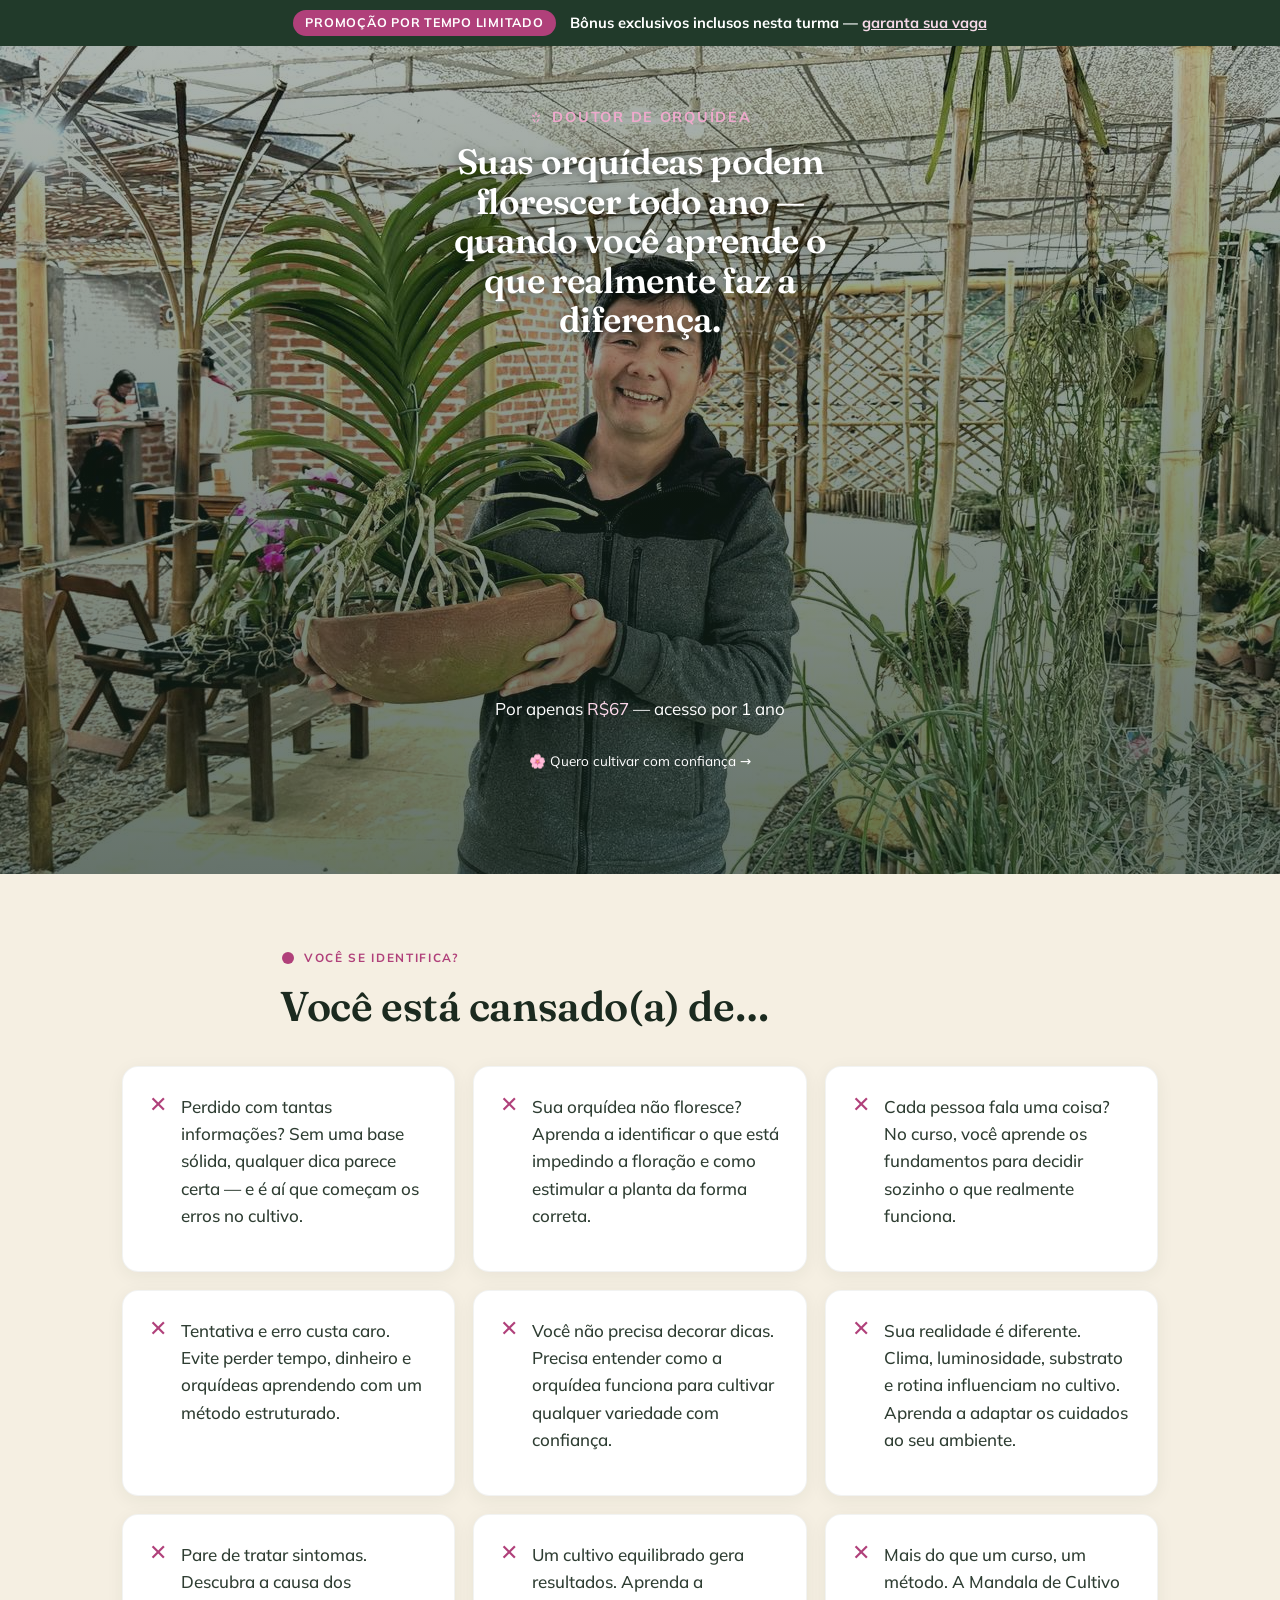
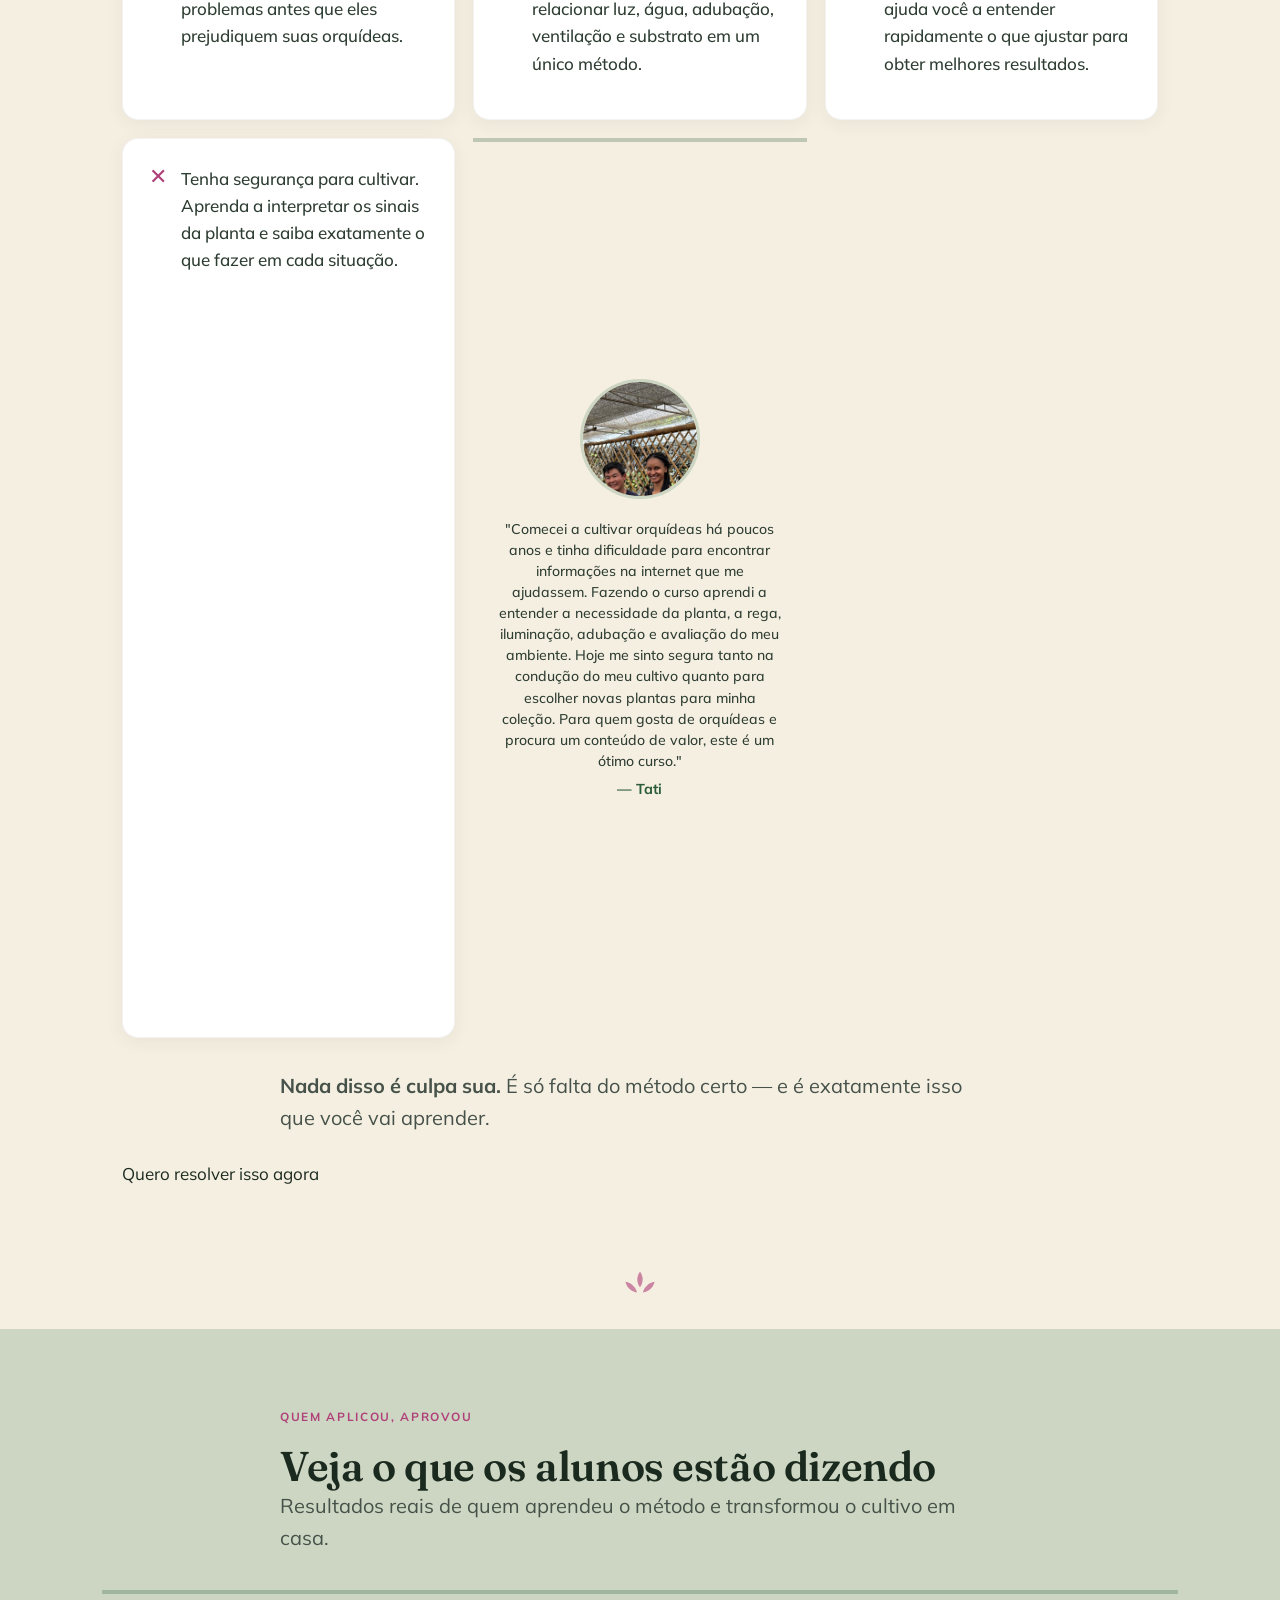
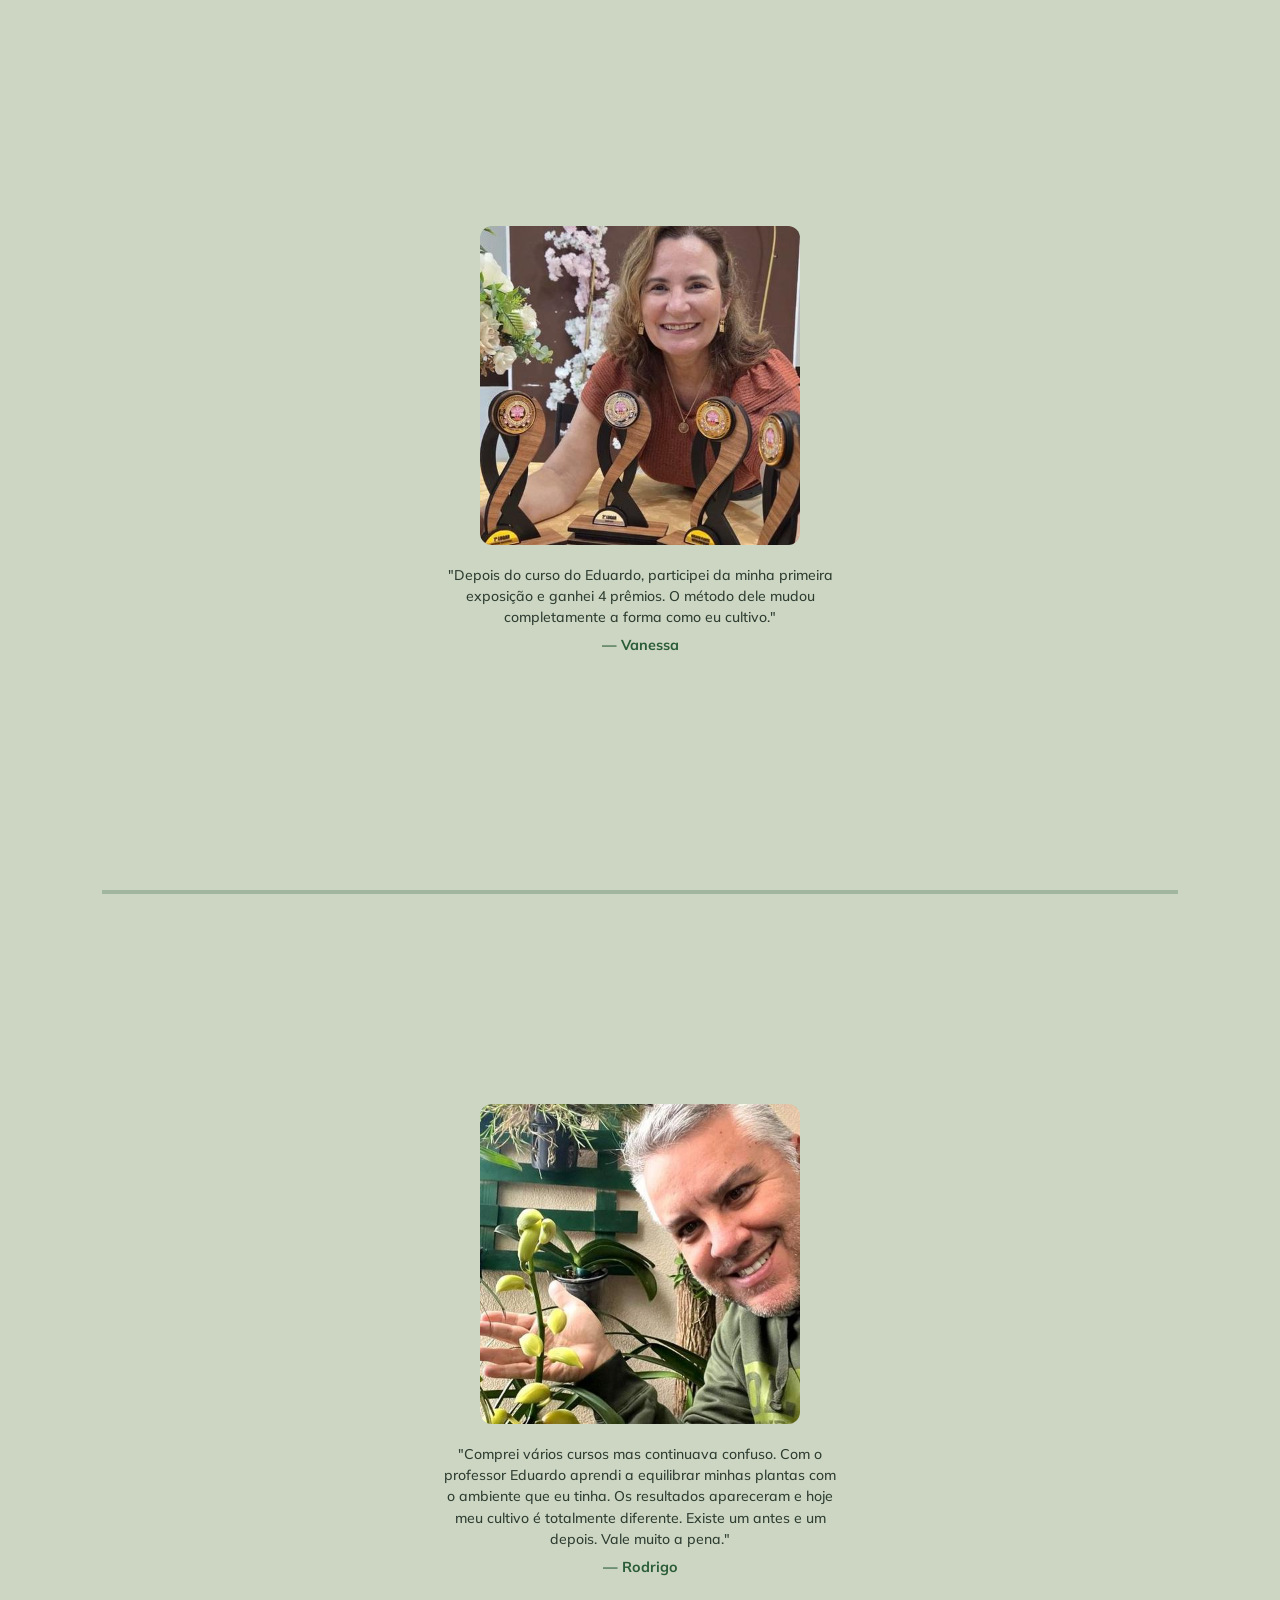
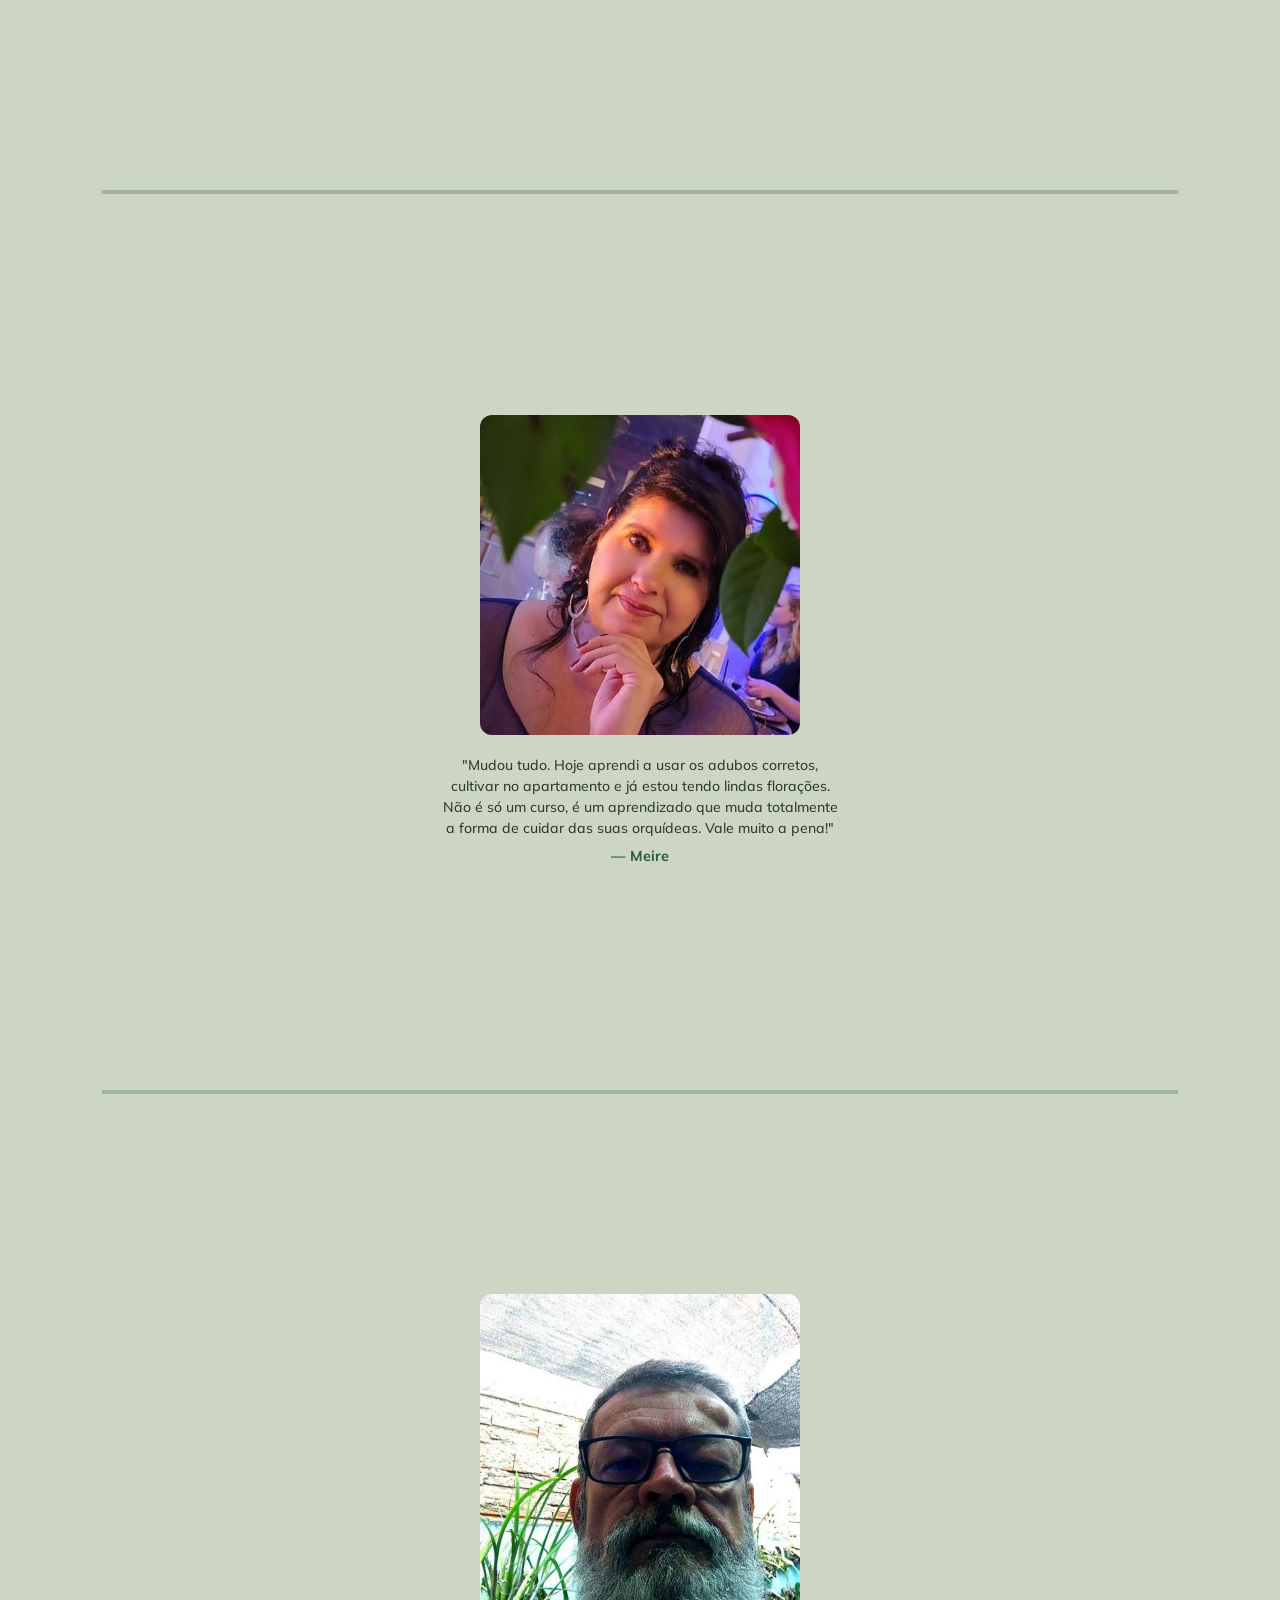
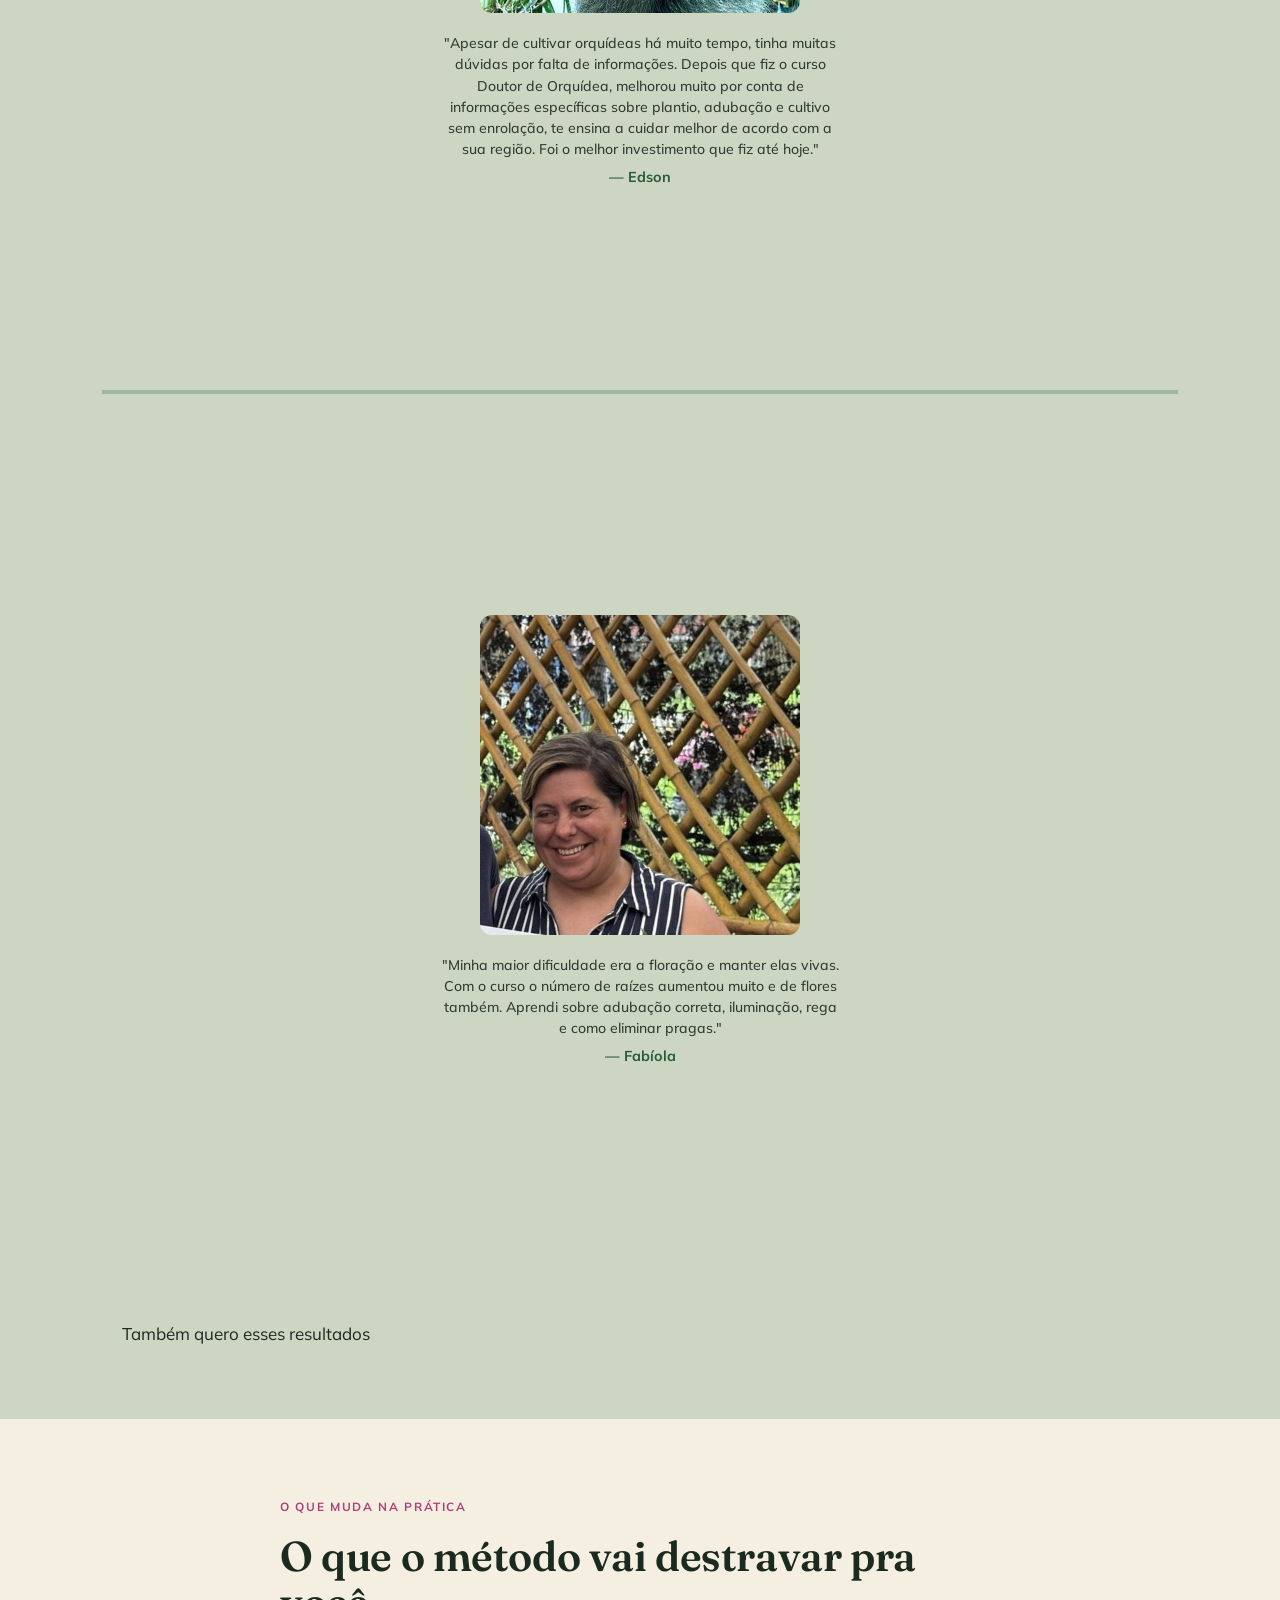
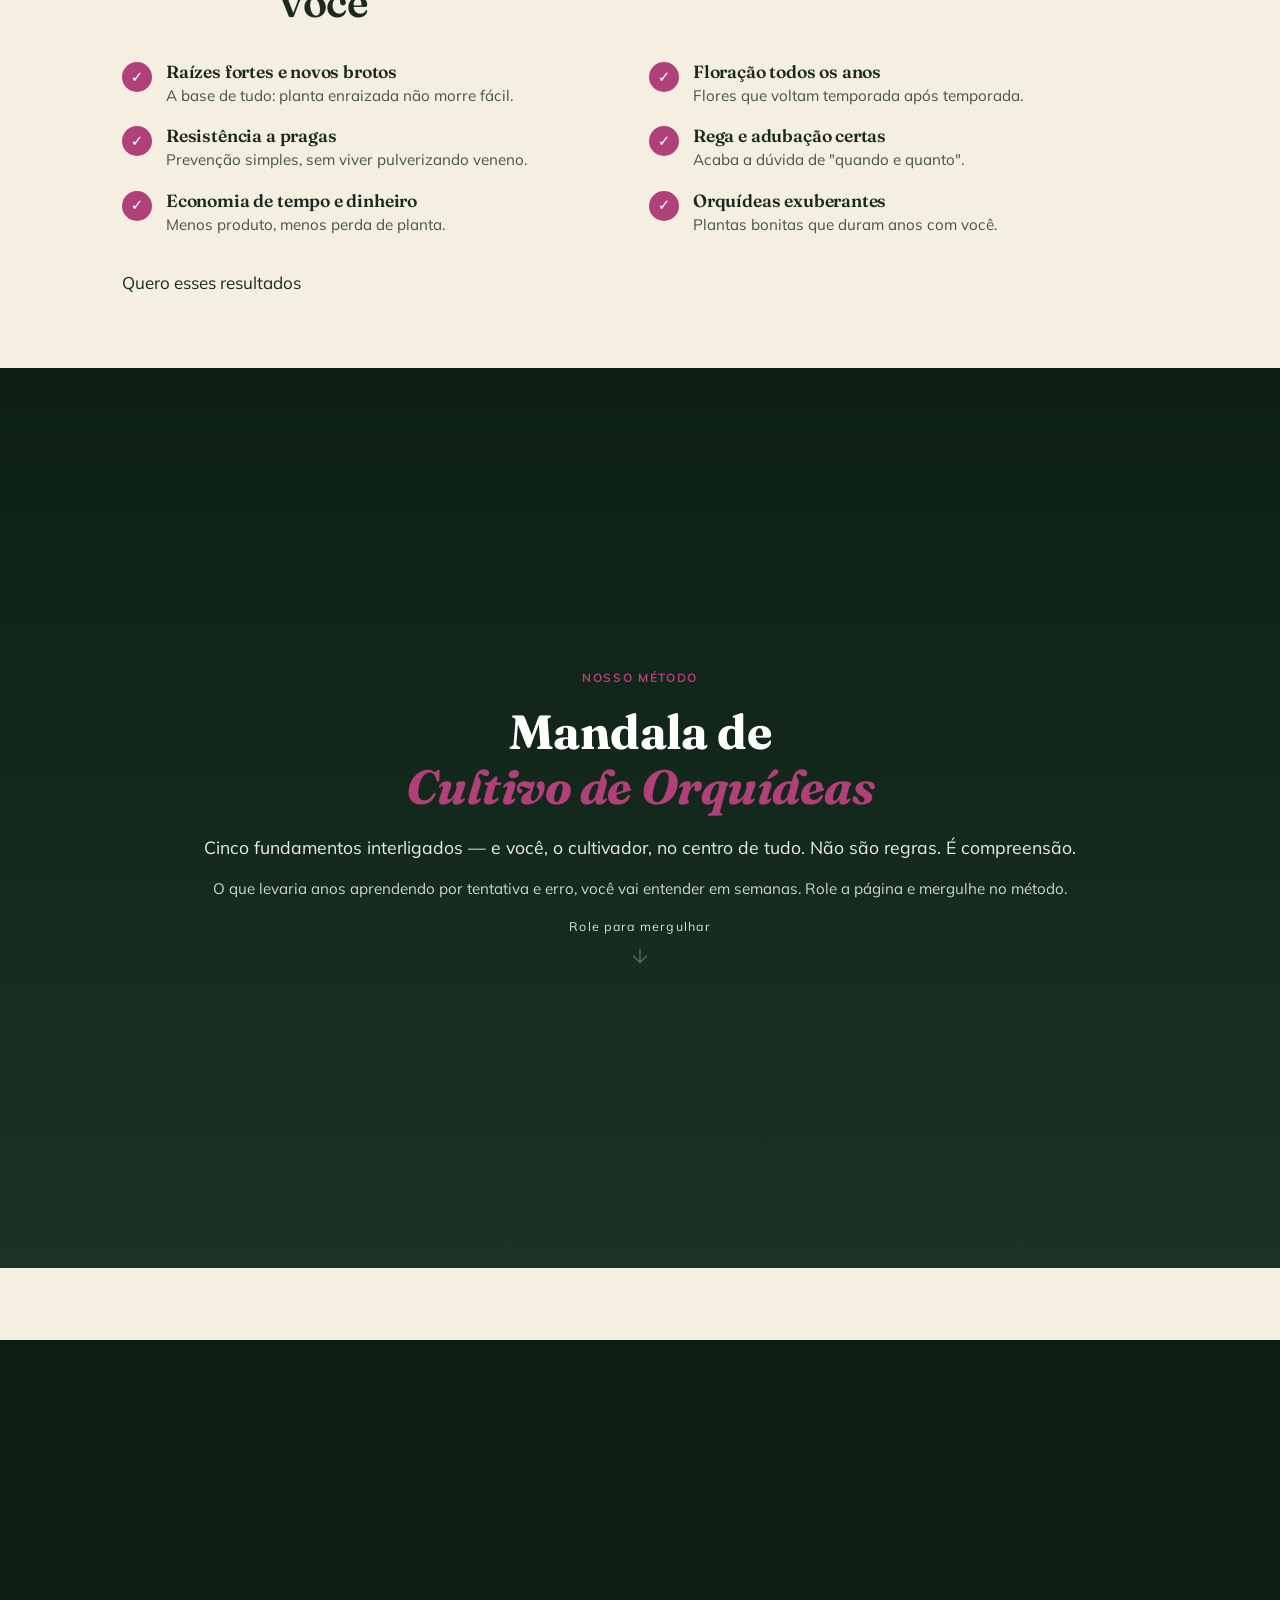
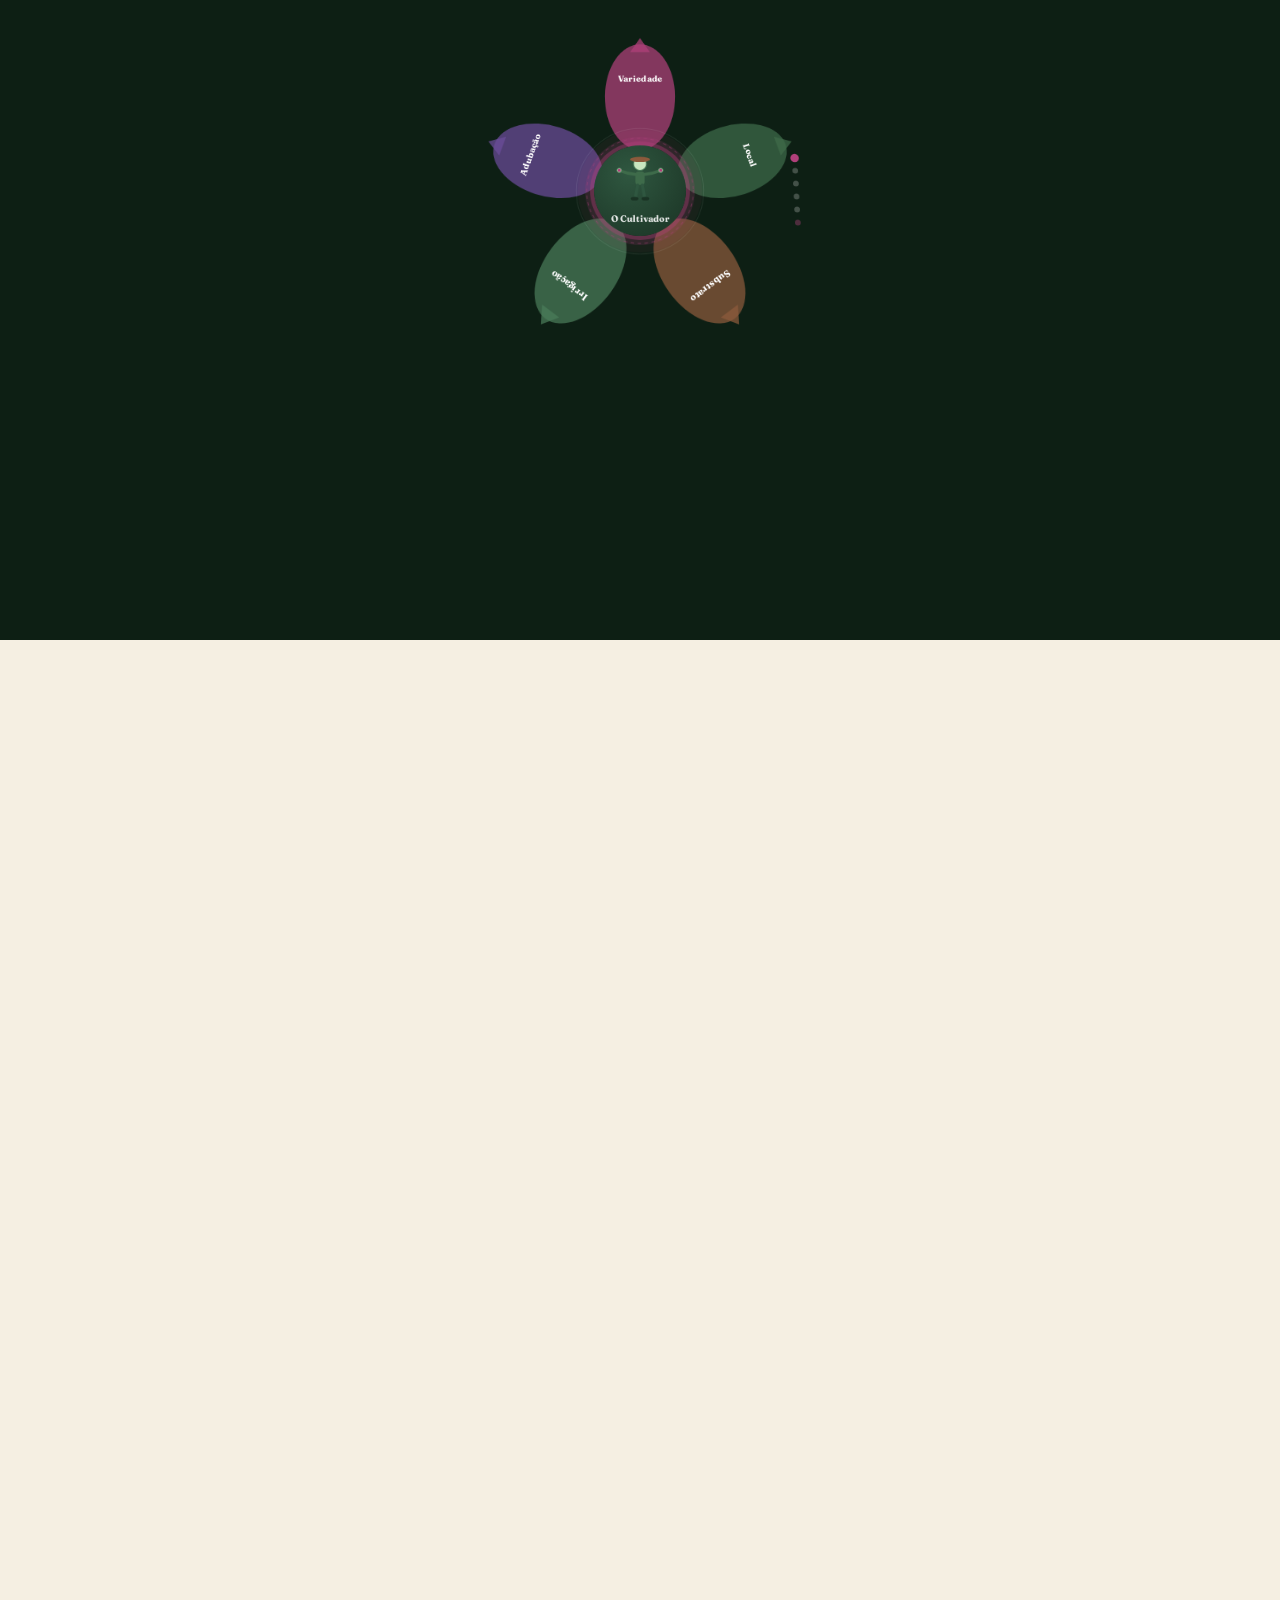
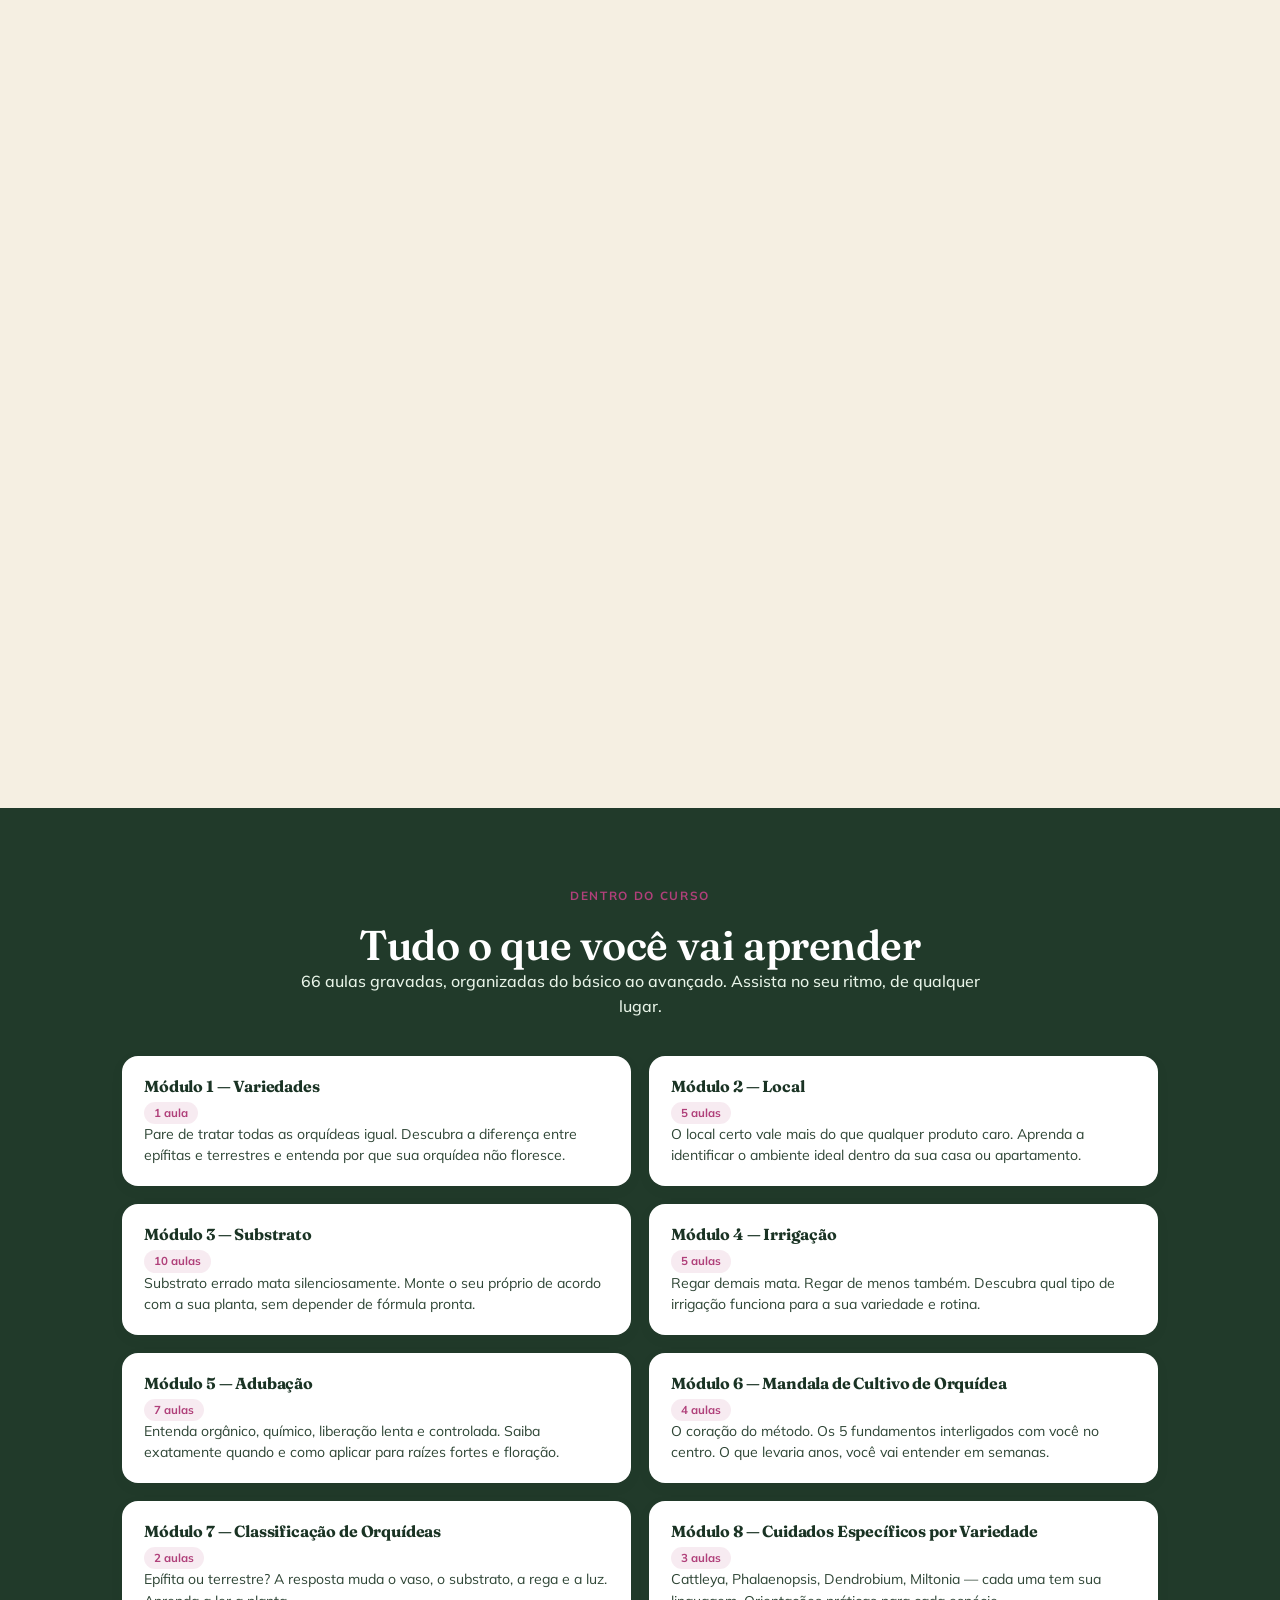
==== doutor-orquidea-v2/index.html @ 9440d425 "Depos: remover background que confundia com outras seções" ====
<!DOCTYPE html>
<html lang="pt-BR">
<head>
<meta charset="UTF-8">
<meta name="viewport" content="width=device-width, initial-scale=1.0, viewport-fit=cover">
<title>Doutor de Orquídea — Método de Cultivo</title>
<meta name="description" content="Aprenda a ter orquídeas saudáveis, com raízes fortes e floração todos os anos. Método com mais de 30 anos de cultivo na Serra da Mantiqueira.">

<!-- ============ FONTES ============ -->
<link rel="preconnect" href="https://fonts.googleapis.com">
<link rel="preconnect" href="https://fonts.gstatic.com" crossorigin>
<link href="https://fonts.googleapis.com/css2?family=Fraunces:ital,opsz,wght@0,9..144,400;0,9..144,500;0,9..144,600;0,9..144,700;1,9..144,500&family=Mulish:wght@400;500;600;700;800&display=swap" rel="stylesheet">

<style>
/* =========================================================
   DOUTOR DE ORQUÍDEA — ESQUELETO / WIREFRAME (R$67)
   Direção: natural e aconchegante (verde estufa + madeira)
   Assinatura: pétala de Cattleya como acento
   ========================================================= */

:root{
  --verde-estufa:#213a2a;   /* verde profundo da estufa - seções escuras */
  --verde-folha:#3e6b4a;    /* verde médio */
  --musgo:#cdd6c2;          /* sage/névoa - preenchimentos suaves */
  --madeira:#8c5a3c;        /* madeira */
  --madeira-clara:#b98a5e;
  --creme:#f5efe2;          /* papel quente - seções claras */
  --cattleya:#b0407a;       /* flor Cattleya - ACENTO de destaque */
  --cattleya-escura:#8a2f5f;
  --tinta:#1b2a1f;          /* texto */
  --tinta-suave:#465249;
  --branco:#ffffff;

  --fonte-display:"Fraunces", Georgia, serif;
  --fonte-corpo:"Mulish", system-ui, sans-serif;

  --raio:16px;
  --raio-sm:10px;
  --container:1080px;
}

*{box-sizing:border-box;margin:0;padding:0}
html{scroll-behavior:smooth}
body{
  font-family:var(--fonte-corpo);
  color:var(--tinta);
  background:var(--creme);
  line-height:1.6;
  font-size:17px;
  -webkit-font-smoothing:antialiased;
}
img{max-width:100%;display:block}
a{text-decoration:none;color:inherit}

.container{width:100%;max-width:var(--container);margin:0 auto;padding:0 22px}

/* ---------- tipografia ---------- */
h1,h2,h3{font-family:var(--fonte-display);font-weight:600;line-height:1.12;letter-spacing:-.01em}
h1{font-size:clamp(1.4rem,4vw,2.2rem)}
h2{font-size:clamp(1.6rem,4.5vw,2.6rem)}
h3{font-size:clamp(1.15rem,2.5vw,1.45rem)}
p{margin-bottom:1rem}
.lead{font-size:clamp(1.05rem,2.2vw,1.25rem);color:var(--tinta-suave)}

/* eyebrow com pétala (assinatura) */
.eyebrow{
  display:inline-flex;align-items:center;gap:.5rem;
  font-family:var(--fonte-corpo);font-weight:700;
  text-transform:uppercase;letter-spacing:.14em;font-size:.74rem;
  color:var(--cattleya);margin-bottom:1rem;
}
.eyebrow svg{width:16px;height:16px;flex:none}
.dark 

/* ---------- botões ---------- */
.btn{
  display:inline-block;font-family:var(--fonte-corpo);font-weight:800;
  font-size:1.05rem;line-height:1.2;text-align:center;
  background:var(--cattleya);color:#fff;
  padding:18px 30px;border-radius:999px;border:0;cursor:pointer;
  box-shadow:0 8px 22px rgba(176,64,122,.28);
  transition:transform .15s ease, box-shadow .15s ease, background .15s ease;
}
.btn:hover{background:var(--cattleya-escura);transform:translateY(-2px);box-shadow:0 12px 28px rgba(176,64,122,.34)}
.btn:focus-visible{outline:3px solid #f0a9cd;outline-offset:3px}
.btn-sub{display:block;margin-top:.6rem;font-size:.85rem;color:var(--tinta-suave);font-weight:600}
.dark .btn-sub{color:var(--musgo)}

/* ---------- seções ---------- */
section{padding:72px 0}
.sec-creme{background:var(--creme)}
.sec-musgo{background:var(--musgo)}
.sec-dark{background:var(--verde-estufa);color:#eef2e9}
.sec-dark h2,.sec-dark h3{color:#fff}
.sec-dark 
.center{text-align:center}
.maxw{max-width:720px;margin-left:auto;margin-right:auto}

/* PLACEHOLDER visual (some na versão final) */
.ph{
  border:2px dashed var(--madeira-clara);
  background:repeating-linear-gradient(45deg,rgba(140,90,60,.05),rgba(140,90,60,.05) 12px,transparent 12px,transparent 24px);
  border-radius:var(--raio-sm);
  display:flex;align-items:center;justify-content:center;text-align:center;
  color:var(--madeira);font-weight:700;font-size:.82rem;
  padding:14px;min-height:120px;
}
.dark .ph{border-color:#6f8a74;color:#c5d8c0;background:repeating-linear-gradient(45deg,rgba(255,255,255,.04),rgba(255,255,255,.04) 12px,transparent 12px,transparent 24px)}
.ph-foto{aspect-ratio:4/3}
.ph-quadro{aspect-ratio:1/1}

/* ---------- barra de urgência (topo) ---------- */
.urgencia{
  background:var(--verde-estufa);color:#fff;text-align:center;
  padding:10px 16px;font-size:.92rem;font-weight:700;
  position:sticky;top:0;z-index:50;
  display:flex;gap:14px;align-items:center;justify-content:center;flex-wrap:wrap;
}
.urgencia .selo{background:var(--cattleya);padding:3px 12px;border-radius:999px;font-size:.78rem;text-transform:uppercase;letter-spacing:.06em}
.urgencia a{text-decoration:underline;color:#f6d9e8}

/* ---------- HERO ---------- */
.hero{
  position:relative;color:#fff;text-align:center;
  padding:60px 0 0;
  min-height:92vh;
  display:flex;flex-direction:column;justify-content:space-between;
  background:
    linear-gradient(rgba(20,40,28,.35),rgba(20,40,28,.65)),
    url("[data-uri]") center/cover no-repeat;
  overflow:hidden;
}
.hero .ph-hero{
  position:absolute;inset:0;border:0;border-radius:0;color:#cfe0d2;
  background:repeating-linear-gradient(45deg,rgba(255,255,255,.05),rgba(255,255,255,.05) 14px,transparent 14px,transparent 28px);
  z-index:0;align-items:flex-end;justify-content:flex-end;padding:14px;opacity:.5;
}
.hero .container{position:relative;z-index:1;display:flex;flex-direction:column;justify-content:space-between;height:100%;flex:1;padding-bottom:40px}
.hero h1{margin-bottom:1rem;max-width:18ch;margin-left:auto;margin-right:auto}
.hero 
.hero .preco-linha{font-weight:800;font-size:1.05rem;margin-top:4.5rem;color:#fff}
.hero .preco-linha .valor{color:#ffd9ec}

/* ---------- grid de dores ---------- */
.grid{display:grid;gap:18px}
.grid-3{grid-template-columns:repeat(3,1fr)}
.grid-2{grid-template-columns:repeat(2,1fr)}
.card{
  background:var(--branco);border-radius:var(--raio);padding:26px;
  box-shadow:0 4px 18px rgba(33,58,42,.06);border:1px solid rgba(33,58,42,.06);
}
.card-dor{display:flex;gap:14px;align-items:flex-start}
.card-dor p{color:#1b2a1f;font-weight:500}
.card-dor .marca{color:var(--cattleya);font-size:1.4rem;line-height:1;flex:none;font-family:var(--fonte-display)}
.dark .card{background:rgba(255,255,255,.05);border-color:rgba(255,255,255,.1);box-shadow:none}

/* benefícios */
.bene{display:flex;gap:14px;align-items:flex-start}
.bene .ok{flex:none;width:30px;height:30px;border-radius:50%;background:var(--cattleya);color:#fff;display:flex;align-items:center;justify-content:center;font-weight:800;font-size:.95rem}
.bene h3{font-size:1.1rem;margin-bottom:.15rem}
.bene p{font-size:.95rem;color:var(--tinta-suave);margin:0}

/* depoimentos (prints) */
.depo-grid{display:flex;flex-direction:column;gap:0}
.depo .ph{aspect-ratio:9/14}

/* módulos */
.mod{display:flex;gap:16px;align-items:center;background:var(--branco);border-radius:var(--raio);padding:20px 22px;color:var(--tinta);box-shadow:0 4px 14px rgba(33,58,42,.05)}
.mod .num{font-family:var(--fonte-display);font-size:1.6rem;color:var(--cattleya);font-weight:700;flex:none;width:46px;text-align:center}

/* bônus */
.bonus{display:flex;gap:16px;align-items:center;background:#fff;border:2px solid var(--musgo);border-radius:var(--raio);padding:18px 20px;color:var(--tinta)}
.bonus .tag{flex:none;background:var(--verde-folha);color:#fff;font-weight:800;font-size:.72rem;text-transform:uppercase;letter-spacing:.06em;padding:6px 10px;border-radius:999px}

/* autoridade */
.autor{display:grid;grid-template-columns:.8fr 1.2fr;gap:36px;align-items:center}

/* OFERTA */
.oferta-card{
  background:#fff;border-radius:24px;max-width:520px;margin:0 auto;text-align:center;
  padding:40px 32px;box-shadow:0 20px 60px rgba(33,58,42,.18);
  border:1px solid rgba(33,58,42,.08);position:relative;
}
.oferta-card .selo-promo{
  position:absolute;top:-15px;left:50%;transform:translateX(-50%);
  background:var(--cattleya);color:#fff;font-weight:800;font-size:.78rem;
  text-transform:uppercase;letter-spacing:.06em;padding:7px 18px;border-radius:999px;white-space:nowrap;
}
.de{color:var(--tinta-suave);text-decoration:line-through;font-weight:600}
.por{font-family:var(--fonte-display);font-size:3.2rem;font-weight:700;color:var(--verde-estufa);line-height:1;margin:.2rem 0}
.por small{display:block;font-family:var(--fonte-corpo);font-size:.95rem;color:var(--tinta-suave);font-weight:600;margin-top:.4rem}
.garantia{display:inline-flex;align-items:center;gap:10px;background:var(--musgo);border-radius:999px;padding:10px 18px;font-weight:700;font-size:.9rem;margin-top:18px}

/* FAQ */
.faq details{background:#fff;border-radius:var(--raio-sm);margin-bottom:12px;border:1px solid rgba(33,58,42,.08);overflow:hidden}
.faq summary{cursor:pointer;padding:18px 22px;font-weight:700;color:#1b2a1f;list-style:none;display:flex;justify-content:space-between;align-items:center;gap:12px}
.faq summary::-webkit-details-marker{display:none}
.faq summary::after{content:"+";font-family:var(--fonte-display);font-size:1.4rem;color:var(--cattleya);flex:none}
.faq details[open] summary::after{content:"–"}
.faq .resp{padding:0 22px 20px;color:var(--tinta-suave)}

/* galeria */
.galeria{display:grid;grid-template-columns:repeat(3,1fr);gap:12px}

/* rodapé */
footer{background:var(--verde-estufa);color:#d8e8d2;text-align:center;padding:40px 0;font-size:.88rem}

/* barra fixa CTA mobile */
.cta-fixo{
  position:fixed;left:0;right:0;bottom:0;z-index:60;
  background:rgba(245,239,226,.96);backdrop-filter:blur(6px);
  box-shadow:0 -4px 20px rgba(0,0,0,.12);padding:12px 16px;display:none;
  align-items:center;justify-content:space-between;gap:12px;
}
.cta-fixo .p{font-weight:800;color:var(--verde-estufa)}
.cta-fixo .p small{display:block;font-weight:600;color:var(--tinta-suave);font-size:.78rem}
.cta-fixo .btn{padding:14px 22px;font-size:.95rem}

/* divisor pétala */
.divisor{display:flex;justify-content:center;padding:8px 0}
.divisor svg{width:54px;height:auto;opacity:.6}

/* reveal */
.reveal{opacity:1;transform:none;transition:none}.reveal.in{opacity:1;transform:none}
.reveal.in{opacity:1;transform:none}

/* ---------- responsivo ---------- */
@media(max-width:860px){
  .grid-3{grid-template-columns:repeat(2,1fr)}
  .depo-grid{grid-template-columns:repeat(2,1fr)}
  .galeria{grid-template-columns:repeat(3,1fr)}
  .autor{grid-template-columns:1fr;gap:22px}
}
@media(max-width:560px){
  section{padding:54px 0}
  .grid-3,.grid-2,.depo-grid{grid-template-columns:1fr}
  .galeria{grid-template-columns:repeat(2,1fr)}
  .cta-fixo{display:flex}
  body{padding-bottom:78px}
  .urgencia{font-size:.8rem;gap:8px}
}
@media(prefers-reduced-motion:reduce){
  *{scroll-behavior:auto}
  .reveal{opacity:1;transform:none;transition:none}
  .btn{transition:none}
}


/* MANDALA */





.progress-bar{position:fixed;top:0;left:0;height:3px;background:linear-gradient(90deg,#b0407a,#6b4c9a);z-index:100;width:0%;transition:width .1s linear}

/* INTRO */
.intro{min-height:100vh;display:flex;flex-direction:column;align-items:center;justify-content:center;padding:60px 28px;text-align:center;background:linear-gradient(180deg,#0d1f14 0%,#1a3324 100%)}

.intro h1{font-family:'Fraunces',Georgia,serif;font-size:clamp(2rem,8vw,3rem);font-weight:700;line-height:1.15;color:#fff;margin-bottom:18px}
.intro h1 em{color:#b0407a;font-style:italic}
.intro 
.intro .sub{font-size:.88rem;color:rgba(255,255,255,.88);max-width:320px;line-height:1.6;margin-bottom:40px}
.scroll-hint{display:flex;flex-direction:column;align-items:center;gap:8px;color:rgba(255,255,255,.85);font-size:.78rem;letter-spacing:.1em;animation:bounce 2.2s ease-in-out infinite}
.scroll-hint svg{width:22px;height:22px;stroke:rgba(255,255,255,.3);fill:none;stroke-width:1.5;stroke-linecap:round;stroke-linejoin:round}
@keyframes bounce{0%,100%{transform:translateY(0)}55%{transform:translateY(9px)}}

/* PARALLAX */
.parallax-stage{position:relative;height:660vh;background:transparent}
.sticky-scene{position:sticky;top:0;height:100vh;display:flex;align-items:center;justify-content:center;overflow:visible;background:#0d1f14}

/* MANDALA */
.mandala-wrap{position:relative;width:min(420px,94vw);height:min(420px,94vw);transition:filter .8s ease;overflow:visible}
.mandala-wrap.glowing{filter:drop-shadow(0 0 28px rgba(176,64,122,.7)) drop-shadow(0 0 60px rgba(176,64,122,.35))}
.ring-svg{position:absolute;inset:0;width:100%;height:100%;animation:spin 34s linear infinite;transform-origin:50% 50%;overflow:visible}
@keyframes spin{from{transform:rotate(0deg)}to{transform:rotate(360deg)}}

/* CULTIVADOR */
.center-hub{
  position:absolute;top:50%;left:50%;
  transform:translate(-50%,-50%);
  width:clamp(88px,23vw,112px);height:clamp(88px,23vw,112px);
  border-radius:50%;
  background:radial-gradient(circle at 38% 32%,#2f5740,#1a3324);
  display:flex;flex-direction:column;align-items:center;justify-content:center;
  z-index:30;
  transition:box-shadow .8s ease;
  box-shadow:0 0 0 5px rgba(176,64,122,.38),0 0 0 11px rgba(176,64,122,.16),0 0 0 20px rgba(176,64,122,.06);
}
.center-hub.pulse{
  box-shadow:0 0 0 7px rgba(176,64,122,.7),0 0 0 16px rgba(176,64,122,.35),0 0 0 28px rgba(176,64,122,.15),0 0 0 44px rgba(176,64,122,.06);
  animation:pulse-ring 1.8s ease-in-out infinite;
}
@keyframes pulse-ring{
  0%,100%{box-shadow:0 0 0 7px rgba(176,64,122,.7),0 0 0 16px rgba(176,64,122,.35),0 0 0 28px rgba(176,64,122,.15)}
  50%{box-shadow:0 0 0 10px rgba(176,64,122,.8),0 0 0 22px rgba(176,64,122,.42),0 0 0 38px rgba(176,64,122,.2)}
}
.center-label{font-family:'Fraunces',serif;font-size:clamp(8px,2.2vw,11px);font-weight:700;color:rgba(255,255,255,.9);text-align:center;line-height:1.3;margin-top:3px}

/* PAINEL PÉTALA */
.petal-panel{
  position:absolute;bottom:24px;left:50%;
  transform:translateX(-50%) translateY(18px);
  width:min(340px,90vw);
  background:rgba(10,25,16,.45);
  border:1px solid rgba(255,255,255,.2);
  border-left:3px solid var(--panel-color,#b0407a);
  border-radius:20px;padding:18px 20px;text-align:center;
  transition:opacity .5s ease,transform .5s ease;
  opacity:0;z-index:40;pointer-events:none;
}
.petal-panel.visible{opacity:1;transform:translateX(-50%) translateY(0)}

/* PAINEL FINAL — especial */
.petal-panel.final-panel{
  border-color:rgba(176,64,122,.5);
  background:rgba(26,19,38,.25);
}
.p-icon{font-size:42px;margin-bottom:10px}
.p-name{font-family:'Fraunces',serif;font-size:1.6rem;font-weight:700;color:#fff;margin-bottom:10px}
.p-desc{font-size:1.1rem;color:rgba(255,255,255,.95);line-height:1.5;margin-bottom:10px;font-weight:500}
.p-quote{font-family:'Fraunces',serif;font-size:1rem;font-style:italic;color:#f0a9cd;line-height:1.6;margin-bottom:10px}
.p-tags{display:flex;gap:6px;flex-wrap:wrap;justify-content:center}


/* DOTS */
.petal-dots{position:absolute;right:16px;top:50%;transform:translateY(-50%);display:flex;flex-direction:column;gap:9px;z-index:40}
.dot{width:7px;height:7px;border-radius:50%;background:rgba(255,255,255,.22);transition:background .3s,transform .3s}
.dot.active{background:#b0407a;transform:scale(1.5)}
.dot.final{background:rgba(176,64,122,.4)}
.dot.final.active{background:linear-gradient(135deg,#b0407a,#6b4c9a);transform:scale(1.8)}

/* CONCLUSÃO */
.conclusao{min-height:55vh;display:flex;flex-direction:column;align-items:center;justify-content:center;padding:64px 28px;text-align:center;background:linear-gradient(180deg,#0d1f14,#1a3324)}
.conclusao h2{font-family:'Fraunces',serif;font-size:clamp(1.5rem,6vw,2.3rem);color:#fff;margin-bottom:14px;line-height:1.2}
.conclusao h2 em{color:#b0407a;font-style:italic}
.conclusao p{font-size:.97rem;color:rgba(255,255,255,.68);max-width:340px;line-height:1.75;margin-bottom:32px}
.btn-cta{display:inline-block;background:#b0407a;color:#fff;font-weight:800;font-size:1rem;padding:16px 36px;border-radius:50px;text-decoration:none;box-shadow:0 6px 24px rgba(176,64,122,.4);transition:transform .2s,box-shadow .2s}
.btn-cta:hover{transform:translateY(-2px);box-shadow:0 10px 32px rgba(176,64,122,.52)}

@media(prefers-reduced-motion:reduce){.ring-svg,.scroll-hint,.center-hub.pulse{animation:none}}

.hero .eyebrow{font-size:0.9rem;letter-spacing:.12em;margin-bottom:1.2rem;}

.intro .lead{color:rgba(255,255,255,.92);font-size:1.1rem}
.intro .sub{color:rgba(255,255,255,.80);font-size:.95rem}

/* Depoimentos tela cheia vertical */
.depo{
  min-height:100svh;
  display:flex;
  flex-direction:column;
  justify-content:center;
  padding:48px 24px;
  border-top:4px solid rgba(62,107,74,.3);
}
.depo img{
  width:100%;
  max-width:320px;
  margin:0 auto 20px;
  border-radius:16px;
  display:block;
}
.depo-texto{
  max-width:400px;
  margin:0 auto;
  text-align:center;
}
</style>
<!-- Meta Pixel -->
<script>
!function(f,b,e,v,n,t,s)
{if(f.fbq)return;n=f.fbq=function(){n.callMethod?
n.callMethod.apply(n,arguments):n.queue.push(arguments)};
if(!f._fbq)f._fbq=n;n.push=n;n.loaded=!0;n.version='2.0';
n.queue=[];t=b.createElement(e);t.async=!0;
t.src=v;s=b.getElementsByTagName(e)[0];
s.parentNode.insertBefore(t,s)}(window, document,'script',
'https://connect.facebook.net/en_US/fbevents.js');
fbq('init', '1371183171543353');
fbq('track', 'PageView');
</script>
<noscript><img height="1" width="1" style="display:none"
src="https://www.facebook.com/tr?id=1371183171543353&ev=PageView&noscript=1"
/></noscript>
<!-- End Meta Pixel -->
  <meta property="og:title" content="Doutor de Orquídea — Aprenda a Cultivar com o Método Mandala">
  <meta property="og:description" content="Mais de 30 anos de cultivo em 66 aulas práticas.">
  <meta property="og:locale" content="pt_BR">
</head>
<body>
<div class="progress-bar" id="progressBar" style="position:fixed;top:0;left:0;height:3px;background:linear-gradient(90deg,#b0407a,#6b4c9a);z-index:9999;width:0%;transition:width .1s linear"></div>

<!-- ====== BARRA DE URGÊNCIA ====== -->
<div class="urgencia">
  <span class="selo">Promoção por tempo limitado</span>
  <span>Bônus exclusivos inclusos nesta turma — <a href="https://go.hotmart.com/L94901161L?dp=1">garanta sua vaga</a></span>
</div>

<!-- ====== HERO ====== -->
<header class="hero">
  <div class="container">
    <div>
      <div class="eyebrow" style="color:#f0a9cd;margin-bottom:.8rem">
        <svg viewBox="0 0 24 24" fill="currentColor"><path d="M12 2c1.6 2.2 1.6 5 0 7-1.6-2-1.6-4.8 0-7zM5.5 6.5c2.6.4 4.6 2.3 5.2 4.8-2.6-.4-4.6-2.3-5.2-4.8zm13 0c-.6 2.5-2.6 4.4-5.2 4.8.6-2.5 2.6-4.4 5.2-4.8zM7 13c2.5.8 4 3 4.2 5.6C8.7 17.8 7.2 15.6 7 13zm10 0c-.2 2.6-1.7 4.8-4.2 5.6.2-2.6 1.7-4.8 4.2-5.6z"/></svg>
        Doutor de Orquídea
      </div>
      <h1 style="text-shadow:0 2px 12px rgba(0,0,0,.5)">Suas orquídeas podem florescer todo ano — quando você aprende o que realmente faz a diferença.</h1>
    </div>
    <div style="display:flex;flex-direction:column;align-items:center;gap:14px;padding-bottom:48px">
      <div class="preco-linha" style="margin-top:0">Por apenas <span class="valor">R$67</span> — acesso por 1 ano</div>
      <a href="https://go.hotmart.com/L94901161L?dp=1" class="btn" style="font-size:.85rem;padding:14px 26px">🌸 Quero cultivar com confiança →</a>
    </div>
  </div>
</header>

<!-- ====== DORES ====== -->
<section class="sec-creme" id="sec-dores">  <div class="container">
    <div class="center maxw">
      <div class="eyebrow"><svg viewBox="0 0 24 24" fill="currentColor"><circle cx="12" cy="12" r="9"/></svg>Você se identifica?</div>
      <h2>Você está cansado(a) de…</h2>
    </div>
    <div class="grid grid-3 reveal" style="margin-top:36px">
      <div class="card card-dor"><span class="marca">✕</span><p style="color:#2e3d32;font-weight:500">Perdido com tantas informações? Sem uma base sólida, qualquer dica parece certa — e é aí que começam os erros no cultivo.</p></div>
      <div class="card card-dor"><span class="marca">✕</span><p style="color:#2e3d32;font-weight:500">Sua orquídea não floresce? Aprenda a identificar o que está impedindo a floração e como estimular a planta da forma correta.</p></div>
      <div class="card card-dor"><span class="marca">✕</span><p style="color:#2e3d32;font-weight:500">Cada pessoa fala uma coisa? No curso, você aprende os fundamentos para decidir sozinho o que realmente funciona.</p></div>
      <div class="card card-dor"><span class="marca">✕</span><p style="color:#2e3d32;font-weight:500">Tentativa e erro custa caro. Evite perder tempo, dinheiro e orquídeas aprendendo com um método estruturado.</p></div>
      <div class="card card-dor"><span class="marca">✕</span><p style="color:#2e3d32;font-weight:500">Você não precisa decorar dicas. Precisa entender como a orquídea funciona para cultivar qualquer variedade com confiança.</p></div>
      <div class="card card-dor"><span class="marca">✕</span><p style="color:#2e3d32;font-weight:500">Sua realidade é diferente. Clima, luminosidade, substrato e rotina influenciam no cultivo. Aprenda a adaptar os cuidados ao seu ambiente.</p></div>
      <div class="card card-dor"><span class="marca">✕</span><p style="color:#2e3d32;font-weight:500">Pare de tratar sintomas. Descubra a causa dos problemas antes que eles prejudiquem suas orquídeas.</p></div>
      <div class="card card-dor"><span class="marca">✕</span><p style="color:#2e3d32;font-weight:500">Um cultivo equilibrado gera resultados. Aprenda a relacionar luz, água, adubação, ventilação e substrato em um único método.</p></div>
      <div class="card card-dor"><span class="marca">✕</span><p style="color:#2e3d32;font-weight:500">Mais do que um curso, um método. A Mandala de Cultivo ajuda você a entender rapidamente o que ajustar para obter melhores resultados.</p></div>
      <div class="card card-dor"><span class="marca">✕</span><p style="color:#2e3d32;font-weight:500">Tenha segurança para cultivar. Aprenda a interpretar os sinais da planta e saiba exatamente o que fazer em cada situação.</p></div>
      <div class="depo">
        <img src="[data-uri]" alt="Tati" style="width:120px;height:120px;border-radius:50%;object-fit:cover;object-position:center top;display:block;margin:0 auto 20px;border:3px solid var(--musgo)">
        <div class="depo-texto">
          <p style="font-size:.88rem;color:#2e3d32;margin:0 0 6px;line-height:1.5;font-weight:500">"Comecei a cultivar orquídeas há poucos anos e tinha dificuldade para encontrar informações na internet que me ajudassem. Fazendo o curso aprendi a entender a necessidade da planta, a rega, iluminação, adubação e avaliação do meu ambiente. Hoje me sinto segura tanto na condução do meu cultivo quanto para escolher novas plantas para minha coleção. Para quem gosta de orquídeas e procura um conteúdo de valor, este é um ótimo curso."</p>
          <p style="font-weight:700;font-size:.9rem;color:#2a5c38;margin:0">— Tati</p>
        </div>
      </div>
    </div>
    <p class="center lead maxw" style="margin:32px auto 0"><strong>Nada disso é culpa sua.</strong> É só falta do método certo — e é exatamente isso que você vai aprender.</p>
    <div class="center" style="margin-top:26px"><a href="https://go.hotmart.com/L94901161L?dp=1" class="btn">Quero resolver isso agora</a></div>
  </div>
</section>

<div class="divisor"><svg viewBox="0 0 24 24" fill="#b0407a"><path d="M12 2c1.6 2.2 1.6 5 0 7-1.6-2-1.6-4.8 0-7zM5.5 6.5c2.6.4 4.6 2.3 5.2 4.8-2.6-.4-4.6-2.3-5.2-4.8zm13 0c-.6 2.5-2.6 4.4-5.2 4.8.6-2.5 2.6-4.4 5.2-4.8z"/></svg></div>

<!-- ====== PROVA SOCIAL ====== -->
<section class="sec-musgo">
  <div class="container">
    <div class="center maxw">
      <div class="eyebrow">Quem aplicou, aprovou</div>
      <h2>Veja o que os alunos estão dizendo</h2>
      <p class="lead">Resultados reais de quem aprendeu o método e transformou o cultivo em casa.</p>
    </div>
    <div class="depo-grid reveal" style="margin-top:36px;margin-left:-20px;margin-right:-20px">
      <div class="depo">
        <img src="[data-uri]" alt="Vanessa" style="width:100%;border-radius:12px;display:block;">
        <div class="depo-texto">
          <p style="font-size:.88rem;color:#2e3d32;margin:0 0 6px;line-height:1.5;font-weight:500">"Depois do curso do Eduardo, participei da minha primeira exposição e ganhei 4 prêmios. O método dele mudou completamente a forma como eu cultivo."</p>
          <p style="font-weight:700;font-size:.9rem;color:#2a5c38;margin:0">— Vanessa</p>
        </div>
      </div>
      <div class="depo">
        <img src="[data-uri]" alt="Rodrigo" style="width:100%;border-radius:12px;display:block;">
        <div class="depo-texto">
          <p style="font-size:.88rem;color:#2e3d32;margin:0 0 6px;line-height:1.5;font-weight:500">"Comprei vários cursos mas continuava confuso. Com o professor Eduardo aprendi a equilibrar minhas plantas com o ambiente que eu tinha. Os resultados apareceram e hoje meu cultivo é totalmente diferente. Existe um antes e um depois. Vale muito a pena."</p>
          <p style="font-weight:700;font-size:.9rem;color:#2a5c38;margin:0">— Rodrigo</p>
        </div>
      </div>
      <div class="depo">
        <img src="[data-uri]" alt="Meire" style="width:100%;border-radius:12px;display:block;">
        <div class="depo-texto">
          <p style="font-size:.88rem;color:#2e3d32;margin:0 0 6px;line-height:1.5;font-weight:500">"Mudou tudo. Hoje aprendi a usar os adubos corretos, cultivar no apartamento e já estou tendo lindas florações. Não é só um curso, é um aprendizado que muda totalmente a forma de cuidar das suas orquídeas. Vale muito a pena!"</p>
          <p style="font-weight:700;font-size:.9rem;color:#2a5c38;margin:0">— Meire</p>
        </div>
      </div>
      <div class="depo">
        <img src="[data-uri]" alt="Edson" style="width:100%;border-radius:12px;display:block;">
        <div class="depo-texto">
          <p style="font-size:.88rem;color:#2e3d32;margin:0 0 6px;line-height:1.5;font-weight:500">"Apesar de cultivar orquídeas há muito tempo, tinha muitas dúvidas por falta de informações. Depois que fiz o curso Doutor de Orquídea, melhorou muito por conta de informações específicas sobre plantio, adubação e cultivo sem enrolação, te ensina a cuidar melhor de acordo com a sua região. Foi o melhor investimento que fiz até hoje."</p>
          <p style="font-weight:700;font-size:.9rem;color:#2a5c38;margin:0">— Edson</p>
        </div>
      </div>
      <div class="depo">
        <img src="[data-uri]" alt="Fabíola" style="width:100%;border-radius:12px;display:block;">
        <div class="depo-texto">
          <p style="font-size:.88rem;color:#2e3d32;margin:0 0 6px;line-height:1.5;font-weight:500">"Minha maior dificuldade era a floração e manter elas vivas. Com o curso o número de raízes aumentou muito e de flores também. Aprendi sobre adubação correta, iluminação, rega e como eliminar pragas."</p>
          <p style="font-weight:700;font-size:.9rem;color:#2a5c38;margin:0">— Fabíola</p>
        </div>
      </div>
    </div>
    <div class="center" style="margin-top:30px"><a href="https://go.hotmart.com/L94901161L?dp=1" class="btn">Também quero esses resultados</a></div>
  </div>
</section>

<!-- ====== BENEFÍCIOS ====== -->
<section class="sec-creme">
  <div class="container">
    <div class="center maxw">
      <div class="eyebrow">O que muda na prática</div>
      <h2>O que o método vai destravar pra você</h2>
    </div>
    <div class="grid grid-2 reveal" style="margin-top:36px">
      <div class="bene"><span class="ok">✓</span><div><h3>Raízes fortes e novos brotos</h3><p>A base de tudo: planta enraizada não morre fácil.</p></div></div>
      <div class="bene"><span class="ok">✓</span><div><h3>Floração todos os anos</h3><p>Flores que voltam temporada após temporada.</p></div></div>
      <div class="bene"><span class="ok">✓</span><div><h3>Resistência a pragas</h3><p>Prevenção simples, sem viver pulverizando veneno.</p></div></div>
      <div class="bene"><span class="ok">✓</span><div><h3>Rega e adubação certas</h3><p>Acaba a dúvida de "quando e quanto".</p></div></div>
      <div class="bene"><span class="ok">✓</span><div><h3>Economia de tempo e dinheiro</h3><p>Menos produto, menos perda de planta.</p></div></div>
      <div class="bene"><span class="ok">✓</span><div><h3>Orquídeas exuberantes</h3><p>Plantas bonitas que duram anos com você.</p></div></div>
    </div>
    <div class="center" style="margin-top:32px">
      <a href="https://go.hotmart.com/L94901161L?dp=1" class="btn">Quero esses resultados</a>
    </div>
  </div>
</section>

<!-- ====== MANDALA DE CULTIVO PARALLAX ====== -->
<div class="flash-overlay" id="flashOverlay"></div>
<!-- INTRO -->
<section class="intro">
  <div class="eyebrow">Nosso Método</div>
  <h1>Mandala de<br><em>Cultivo de Orquídeas</em></h1>
  <p class="lead">Cinco fundamentos interligados — e você, o cultivador, no centro de tudo. Não são regras. É compreensão.</p>
  <p class="sub">O que levaria anos aprendendo por tentativa e erro, você vai entender em semanas. Role a página e mergulhe no método.</p>
  <div class="scroll-hint">
    <span>Role para mergulhar</span>
    <svg viewBox="0 0 24 24"><path d="M12 5v14M5 12l7 7 7-7"/></svg>
  </div>
</section>

<!-- PARALLAX -->
<section class="parallax-stage" id="parallaxStage">
  <div class="sticky-scene">
    <div class="mandala-wrap" id="mandalaCanvas">

      <svg class="ring-svg" id="petalRing" viewBox="-30 -30 400 400" xmlns="http://www.w3.org/2000/svg" style="overflow:visible">

        <!-- Pétala 1 — Variedade -->
        <g transform="translate(170,170) rotate(0)" class="petal-g" data-idx="0">
          <ellipse cx="0" cy="-114" rx="42" ry="66" fill="#b0407a" opacity="0.9"/>
          <polygon points="0,-188 -12,-170 12,-170" fill="#b0407a" opacity="0.9"/>
          <text x="0" y="-132" text-anchor="middle" font-family="Fraunces,Georgia,serif" font-size="10.5" font-weight="700" fill="#fff">Variedade</text>
        </g>

        <!-- Pétala 2 — Local -->
        <g transform="translate(170,170) rotate(72)" class="petal-g" data-idx="1">
          <ellipse cx="0" cy="-114" rx="42" ry="66" fill="#3e6b4a" opacity="0.9"/>
          <polygon points="0,-188 -12,-170 12,-170" fill="#3e6b4a" opacity="0.9"/>
          <text x="0" y="-132" text-anchor="middle" font-family="Fraunces,Georgia,serif" font-size="10.5" font-weight="700" fill="#fff">Local</text>
        </g>

        <!-- Pétala 3 — Substrato -->
        <g transform="translate(170,170) rotate(144)" class="petal-g" data-idx="2">
          <ellipse cx="0" cy="-114" rx="42" ry="66" fill="#8c5a3c" opacity="0.9"/>
          <polygon points="0,-188 -12,-170 12,-170" fill="#8c5a3c" opacity="0.9"/>
          <text x="0" y="-132" text-anchor="middle" font-family="Fraunces,Georgia,serif" font-size="10.5" font-weight="700" fill="#fff">Substrato</text>
        </g>

        <!-- Pétala 4 — Irrigação -->
        <g transform="translate(170,170) rotate(216)" class="petal-g" data-idx="3">
          <ellipse cx="0" cy="-114" rx="42" ry="66" fill="#4a7c59" opacity="0.9"/>
          <polygon points="0,-188 -12,-170 12,-170" fill="#4a7c59" opacity="0.9"/>
          <text x="0" y="-132" text-anchor="middle" font-family="Fraunces,Georgia,serif" font-size="10.5" font-weight="700" fill="#fff">Irrigação</text>
        </g>

        <!-- Pétala 5 — Adubação -->
        <g transform="translate(170,170) rotate(288)" class="petal-g" data-idx="4">
          <ellipse cx="0" cy="-114" rx="42" ry="66" fill="#6b4c9a" opacity="0.9"/>
          <polygon points="0,-188 -12,-170 12,-170" fill="#6b4c9a" opacity="0.9"/>
          <text x="0" y="-132" text-anchor="middle" font-family="Fraunces,Georgia,serif" font-size="10.5" font-weight="700" fill="#fff">Adubação</text>
        </g>

        <!-- Anéis decorativos -->
        <circle cx="170" cy="170" r="62" fill="none" stroke="#b0407a" stroke-width="1" stroke-dasharray="4 4" opacity="0.4" id="innerRing"/>
        <circle cx="170" cy="170" r="74" fill="none" stroke="rgba(255,255,255,.08)" stroke-width="1"/>
      </svg>

      <!-- CULTIVADOR SVG -->
      <div class="center-hub" id="centerHub">
        <svg width="64" height="68" viewBox="0 0 68 72" fill="none" xmlns="http://www.w3.org/2000/svg">
          <circle cx="34" cy="11" r="8.5" fill="#c8e6c0" stroke="#4a7c59" stroke-width="1.2"/>
          <ellipse cx="34" cy="5" rx="13" ry="3.5" fill="#8c5a3c"/>
          <rect x="29" y="2" width="10" height="4" rx="2" fill="#8c5a3c"/>
          <rect x="28" y="21" width="12" height="18" rx="4" fill="#3e6b4a"/>
          <path d="M28 25 Q18 24 8 20" stroke="#3e6b4a" stroke-width="4" stroke-linecap="round"/>
          <circle cx="7" cy="19.5" r="3" fill="#c8e6c0" stroke="#4a7c59" stroke-width="1"/>
          <path d="M40 25 Q50 24 60 20" stroke="#3e6b4a" stroke-width="4" stroke-linecap="round"/>
          <circle cx="61" cy="19.5" r="3" fill="#c8e6c0" stroke="#4a7c59" stroke-width="1"/>
          <path d="M31 39 L28 56" stroke="#2f5740" stroke-width="4" stroke-linecap="round"/>
          <path d="M37 39 L40 56" stroke="#2f5740" stroke-width="4" stroke-linecap="round"/>
          <ellipse cx="27" cy="57" rx="5" ry="2.5" fill="#1a3324"/>
          <ellipse cx="41" cy="57" rx="5" ry="2.5" fill="#1a3324"/>
          <circle cx="7" cy="19.5" r="2" fill="#b0407a" id="handL"/>
          <circle cx="61" cy="19.5" r="2" fill="#b0407a" id="handR"/>
        </svg>
        <div class="center-label">O Cultivador</div>
      </div>

      <!-- DOTS — 6 agora (5 pétalas + 1 final) -->
      <div class="petal-dots" id="petalDots">
        <div class="dot active"></div>
        <div class="dot"></div>
        <div class="dot"></div>
        <div class="dot"></div>
        <div class="dot"></div>
        <div class="dot final"></div>
      </div>

    

    <!-- PAINEL -->
    <div class="petal-panel" id="petalPanel">
      <div class="p-icon" id="panelIcon"></div>
      <div class="p-name" id="panelName"></div>
      <div class="p-desc" id="panelDesc"></div>
      <div class="p-quote" id="panelQuote" style="display:none"></div>
      <div class="p-tags" id="panelTags"></div>

    </div>

    </div>

  </div>
</section>




<!-- ====== CONTEÚDO DO CURSO ====== -->
<section class="sec-dark dark">
  <div class="container">
    <div class="center maxw">
      <div class="eyebrow">Dentro do curso</div>
      <h2>Tudo o que você vai aprender</h2>
      <p class="lead" style="color:#e8f4e8;font-size:1rem;font-weight:500">66 aulas gravadas, organizadas do básico ao avançado. Assista no seu ritmo, de qualquer lugar.</p>
    </div>
    <div class="grid grid-2 reveal" style="margin-top:36px">
      <div class="mod"><div>
        <h3 style="margin:0;font-size:1rem;color:#1a3324;font-weight:700;line-height:1.3">Módulo 1 — Variedades</h3>
        <span style="display:inline-block;font-size:.72rem;font-weight:700;color:var(--cattleya);background:rgba(176,64,122,.1);padding:2px 10px;border-radius:20px;margin-top:4px">1 aula</span>
        <p style="margin:0;color:#2e4535;font-size:.88rem;line-height:1.5">Pare de tratar todas as orquídeas igual. Descubra a diferença entre epífitas e terrestres e entenda por que sua orquídea não floresce.</p>
      </div></div>
      <div class="mod"><div>
        <h3 style="margin:0;font-size:1rem;color:#1a3324;font-weight:700;line-height:1.3">Módulo 2 — Local</h3>
        <span style="display:inline-block;font-size:.72rem;font-weight:700;color:var(--cattleya);background:rgba(176,64,122,.1);padding:2px 10px;border-radius:20px;margin-top:4px">5 aulas</span>
        <p style="margin:0;color:#2e4535;font-size:.88rem;line-height:1.5">O local certo vale mais do que qualquer produto caro. Aprenda a identificar o ambiente ideal dentro da sua casa ou apartamento.</p>
      </div></div>
      <div class="mod"><div>
        <h3 style="margin:0;font-size:1rem;color:#1a3324;font-weight:700;line-height:1.3">Módulo 3 — Substrato</h3>
        <span style="display:inline-block;font-size:.72rem;font-weight:700;color:var(--cattleya);background:rgba(176,64,122,.1);padding:2px 10px;border-radius:20px;margin-top:4px">10 aulas</span>
        <p style="margin:0;color:#2e4535;font-size:.88rem;line-height:1.5">Substrato errado mata silenciosamente. Monte o seu próprio de acordo com a sua planta, sem depender de fórmula pronta.</p>
      </div></div>
      <div class="mod"><div>
        <h3 style="margin:0;font-size:1rem;color:#1a3324;font-weight:700;line-height:1.3">Módulo 4 — Irrigação</h3>
        <span style="display:inline-block;font-size:.72rem;font-weight:700;color:var(--cattleya);background:rgba(176,64,122,.1);padding:2px 10px;border-radius:20px;margin-top:4px">5 aulas</span>
        <p style="margin:0;color:#2e4535;font-size:.88rem;line-height:1.5">Regar demais mata. Regar de menos também. Descubra qual tipo de irrigação funciona para a sua variedade e rotina.</p>
      </div></div>
      <div class="mod"><div>
        <h3 style="margin:0;font-size:1rem;color:#1a3324;font-weight:700;line-height:1.3">Módulo 5 — Adubação</h3>
        <span style="display:inline-block;font-size:.72rem;font-weight:700;color:var(--cattleya);background:rgba(176,64,122,.1);padding:2px 10px;border-radius:20px;margin-top:4px">7 aulas</span>
        <p style="margin:0;color:#2e4535;font-size:.88rem;line-height:1.5">Entenda orgânico, químico, liberação lenta e controlada. Saiba exatamente quando e como aplicar para raízes fortes e floração.</p>
      </div></div>
      <div class="mod"><div>
        <h3 style="margin:0;font-size:1rem;color:#1a3324;font-weight:700;line-height:1.3">Módulo 6 — Mandala de Cultivo de Orquídea</h3>
        <span style="display:inline-block;font-size:.72rem;font-weight:700;color:var(--cattleya);background:rgba(176,64,122,.1);padding:2px 10px;border-radius:20px;margin-top:4px">4 aulas</span>
        <p style="margin:0;color:#2e4535;font-size:.88rem;line-height:1.5">O coração do método. Os 5 fundamentos interligados com você no centro. O que levaria anos, você vai entender em semanas.</p>
      </div></div>
      <div class="mod"><div>
        <h3 style="margin:0;font-size:1rem;color:#1a3324;font-weight:700;line-height:1.3">Módulo 7 — Classificação de Orquídeas</h3>
        <span style="display:inline-block;font-size:.72rem;font-weight:700;color:var(--cattleya);background:rgba(176,64,122,.1);padding:2px 10px;border-radius:20px;margin-top:4px">2 aulas</span>
        <p style="margin:0;color:#2e4535;font-size:.88rem;line-height:1.5">Epífita ou terrestre? A resposta muda o vaso, o substrato, a rega e a luz. Aprenda a ler a planta.</p>
      </div></div>
      <div class="mod"><div>
        <h3 style="margin:0;font-size:1rem;color:#1a3324;font-weight:700;line-height:1.3">Módulo 8 — Cuidados Específicos por Variedade</h3>
        <span style="display:inline-block;font-size:.72rem;font-weight:700;color:var(--cattleya);background:rgba(176,64,122,.1);padding:2px 10px;border-radius:20px;margin-top:4px">3 aulas</span>
        <p style="margin:0;color:#2e4535;font-size:.88rem;line-height:1.5">Cattleya, Phalaenopsis, Dendrobium, Miltonia — cada uma tem sua linguagem. Orientações práticas para cada espécie.</p>
      </div></div>
      <div class="mod"><div>
        <h3 style="margin:0;font-size:1rem;color:#1a3324;font-weight:700;line-height:1.3">Módulo 9 — Iluminação</h3>
        <span style="display:inline-block;font-size:.72rem;font-weight:700;color:var(--cattleya);background:rgba(176,64,122,.1);padding:2px 10px;border-radius:20px;margin-top:4px">1 aula</span>
        <p style="margin:0;color:#2e4535;font-size:.88rem;line-height:1.5">Aprenda a diferença entre luz direta e indireta e use a posição da sua janela como aliada da floração.</p>
      </div></div>
      <div class="mod"><div>
        <h3 style="margin:0;font-size:1rem;color:#1a3324;font-weight:700;line-height:1.3">Módulo 10 — Replante</h3>
        <span style="display:inline-block;font-size:.72rem;font-weight:700;color:var(--cattleya);background:rgba(176,64,122,.1);padding:2px 10px;border-radius:20px;margin-top:4px">1 aula</span>
        <p style="margin:0;color:#2e4535;font-size:.88rem;line-height:1.5">Aprenda o processo completo: quando replantar, escolha do vaso, preparo do substrato e limpeza correta.</p>
      </div></div>
      <div class="mod"><div>
        <h3 style="margin:0;font-size:1rem;color:#1a3324;font-weight:700;line-height:1.3">Módulo 11 — Pragas e Doenças</h3>
        <span style="display:inline-block;font-size:.72rem;font-weight:700;color:var(--cattleya);background:rgba(176,64,122,.1);padding:2px 10px;border-radius:20px;margin-top:4px">2 aulas</span>
        <p style="margin:0;color:#2e4535;font-size:.88rem;line-height:1.5">Identifique no início e combata as principais pragas sem perder a planta.</p>
      </div></div>
    </div>
    <p class="center" style="margin:34px 0 0;font-size:1rem;font-weight:700;color:#1a3324;padding:0 16px;line-height:1.8">41 aulas nos 11 módulos &nbsp;·&nbsp; <span style="background:#ffd700;padding:2px 8px;border-radius:4px;color:#1a3324">✨ 25 aulas bônus</span> &nbsp;·&nbsp; = <strong>66 aulas no total</strong></p>
    <div class="center" style="margin-top:24px">
      <a href="https://go.hotmart.com/L94901161L?dp=1" class="btn">Quero garantir minha vaga</a>
    </div>
  </div>
</section>

<!-- ====== BÔNUS ====== -->
<section class="sec-creme">
  <div class="container">
    <div class="center maxw">
      <div class="eyebrow">Brindes desta turma</div>
      <h2>Você também leva estes bônus</h2>
      <p class="lead">Inclusos enquanto a promoção estiver no ar. <em>(lista abaixo é exemplo — você vai me passar os reais)</em></p>
    </div>
    <div class="grid reveal" style="margin-top:36px;gap:14px;max-width:760px;margin-left:auto;margin-right:auto">
      <div class="bonus"><span class="tag">Bônus 1</span><div><h3>Grupo Exclusivo no WhatsApp</h3><p style="margin:0;font-size:.92rem;color:#3a4a3e;font-weight:500">Acesso ao grupo de alunos para tirar dúvidas, compartilhar resultados e cultivar junto com a comunidade.</p></div></div>
      <div class="bonus"><span class="tag">Bônus 2</span><div><h3>Participação em Mentoria em Grupo</h3><p style="margin:0;font-size:.92rem;color:#3a4a3e;font-weight:500">Você poderá participar ao vivo de uma mentoria em grupo com o Eduardo — tire suas dúvidas em tempo real.</p></div></div>
      <div class="bonus"><span class="tag">Bônus 3</span><div><h3>Aulas Bônus: Cultivo em Apartamento</h3><p style="margin:0;font-size:.92rem;color:#3a4a3e;font-weight:500">5 aulas exclusivas para quem cultiva em espaços pequenos, varandas e ambientes sem jardim.</p></div></div>
      <div class="bonus"><span class="tag">Bônus 4</span><div><h3>Mentorias Gravadas com Alunos</h3><p style="margin:0;font-size:.92rem;color:#3a4a3e;font-weight:500">Assista a sessões gravadas de mentorias reais, com dúvidas e casos de alunos resolvidos na prática.</p></div></div>
    </div>
  </div>
</section>

<!-- ====== AUTORIDADE ====== -->
<section class="sec-musgo">
  <div class="container">
    <div class="autor reveal">
      <img src="[data-uri]" alt="Eduardo Yamada aos 18 anos na estufa" style="width:100%;border-radius:var(--raio);display:block;box-shadow:0 8px 24px rgba(33,58,42,.15);">
      <div>
        <div class="eyebrow">Quem te ensina</div>
        <h2>Mais de 30 anos cultivando orquídeas</h2>
        <p class="lead">Aos 14 anos, meu pai me deu 200 orquídeas e um desafio: cuide delas, faça florescer, venda e compre sua bicicleta. Fiz isso. Mas o maior prêmio não foi a bicicleta — foi ser "mordido pelo bichinho da orquídea".</p>
        <p>Desde então nunca mais parei. Construí meu próprio laboratório de micropropagação, expandi o orquidário para 14 mil m² e por mais de três décadas forneci para a Cooperativa Veiling Holambra. Em 2017 fundei o Café com Orquídea, na Serra da Mantiqueira, onde diariamente via pessoas chegando com orquídeas murchas, informações erradas e quase desistindo.</p>
        <p>Foi aí que entendi minha missão: encurtar o caminho de quem ama orquídeas. Nasceu então o <strong>Doutor de Orquídeas</strong> — e com ele a <strong>Mandala do Cultivo</strong>, um método desenvolvido na prática, em mais de 30 anos, testado em milhares de plantas.</p>
        <p style="margin-top:12px;font-style:italic;color:#2f6e42;font-weight:700;font-size:1rem">"Aqui não tem teoria de internet. É o que funciona de verdade."</p>
      </div>
    </div>
  </div>
</section>

<!-- ====== OFERTA ====== -->
<section id="oferta" class="sec-creme">
  <div class="container">
    <div class="center maxw">
      <div class="eyebrow">Sua vaga</div>
      <h2>Comece hoje por menos do que você imagina</h2>
    </div>
    <div class="oferta-card reveal" style="margin-top:40px">
      <span class="selo-promo">Promoção por tempo limitado</span>
      <p style="margin-bottom:.2rem;color:var(--tinta-suave);font-weight:600">Acesso completo + bônus</p>
      <div class="de">de R$197 <span style="font-size:.8em">[ âncora a confirmar ]</span></div>
      <div class="por">R$67<small>à vista no Pix — ou 9x de R$ 8,80 no cartão · 1 ano de acesso</small></div>
      <a href="https://pay.hotmart.com/L94901161L?bid=1782396707407" class="btn" style="width:100%;margin-top:18px">Quero me matricular agora</a>
      <span class="btn-sub">Clique para ir ao checkout seguro (Hotmart)</span>
      <div class="garantia"><svg width="18" height="18" viewBox="0 0 24 24" fill="var(--verde-folha)"><path d="M12 2l8 3v6c0 5-3.4 8.5-8 11-4.6-2.5-8-6-8-11V5l8-3z"/></svg> Garantia de 7 dias — risco zero</div>
      <div style="margin-top:20px;text-align:center"><p style="font-size:.78rem;color:#888;margin:0 0 8px;text-transform:uppercase;font-weight:600">Pagamento 100% seguro</p><div style="display:flex;gap:10px;justify-content:center;flex-wrap:wrap"><span style="background:#f0f0f0;border-radius:8px;padding:6px 14px;font-size:.82rem;font-weight:700;color:#333">⚡ Pix</span><span style="background:#f0f0f0;border-radius:8px;padding:6px 14px;font-size:.82rem;font-weight:700;color:#333">🎫 Boleto</span><span style="background:#f0f0f0;border-radius:8px;padding:6px 14px;font-size:.82rem;font-weight:700;color:#333">💳 Cartão</span></div></div>
    </div>
  </div>
</section>

<!-- ====== OBJEÇÕES / FAQ ====== -->
<section class="sec-musgo">
  <div class="container" style="max-width:760px">
    <div class="center">
      <div class="eyebrow">Ainda na dúvida?</div>
      <h2>Você pode estar pensando…</h2>
    </div>
    <div class="faq reveal" style="margin-top:32px">
      <details><summary>Sou iniciante total, vou conseguir acompanhar?</summary><div class="resp">Sim. O passo a passo começa do zero, em linguagem simples, pensado pra quem nunca cultivou.</div></details>
      <details><summary>Já tentei de tudo e minhas orquídeas sempre morrem.</summary><div class="resp">O método é baseado em como a planta funciona na natureza — por isso resolve a causa, não só o sintoma.</div></details>
      <details><summary>Não tenho muito espaço / moro em apartamento.</summary><div class="resp">Funciona em varanda, janela, quintal ou sítio. O método se adapta ao seu espaço.</div></details>
      <details><summary>Não tenho tempo pra estudar.</summary><div class="resp">As aulas são gravadas e diretas. Você assiste no seu ritmo, quando puder, pelo celular.</div></details>
      <details><summary>O pagamento é seguro?</summary><div class="resp">100%. Pela Hotmart, com Pix, boleto ou cartão. O acesso é liberado na hora da confirmação.</div></details>
      <details><summary>E se eu não gostar?</summary><div class="resp">Você tem 7 dias de garantia. Não curtiu, devolvemos seu dinheiro — sem burocracia.</div></details>
    </div>
  </div>
</section>

<!-- ====== GALERIA DE RESULTADOS ====== -->
<section class="sec-creme">
  <div class="container">
    <div class="center maxw">
      <div class="eyebrow">O que você vai conseguir</div>
      <h2>Orquídeas assim, na sua casa</h2>
    </div>
    <div class="galeria reveal" style="margin-top:34px">
      <div class="ph-quadro" style="overflow:hidden;border-radius:var(--raio-sm);"><img loading="lazy" src="[data-uri]" alt="Orquídea 1" style="width:100%;height:100%;object-fit:cover;display:block;transition:transform .4s ease;" onmouseover="this.style.transform='scale(1.05)'" onmouseout="this.style.transform='scale(1)'"></div>
      <div class="ph-quadro" style="overflow:hidden;border-radius:var(--raio-sm);"><img loading="lazy" src="[data-uri]" alt="Orquídea 2" style="width:100%;height:100%;object-fit:cover;display:block;transition:transform .4s ease;" onmouseover="this.style.transform='scale(1.05)'" onmouseout="this.style.transform='scale(1)'"></div>
      <div class="ph-quadro" style="overflow:hidden;border-radius:var(--raio-sm);"><img loading="lazy" src="[data-uri]" alt="Orquídea 3" style="width:100%;height:100%;object-fit:cover;display:block;transition:transform .4s ease;" onmouseover="this.style.transform='scale(1.05)'" onmouseout="this.style.transform='scale(1)'"></div>
      <div class="ph-quadro" style="overflow:hidden;border-radius:var(--raio-sm);"><img loading="lazy" src="[data-uri]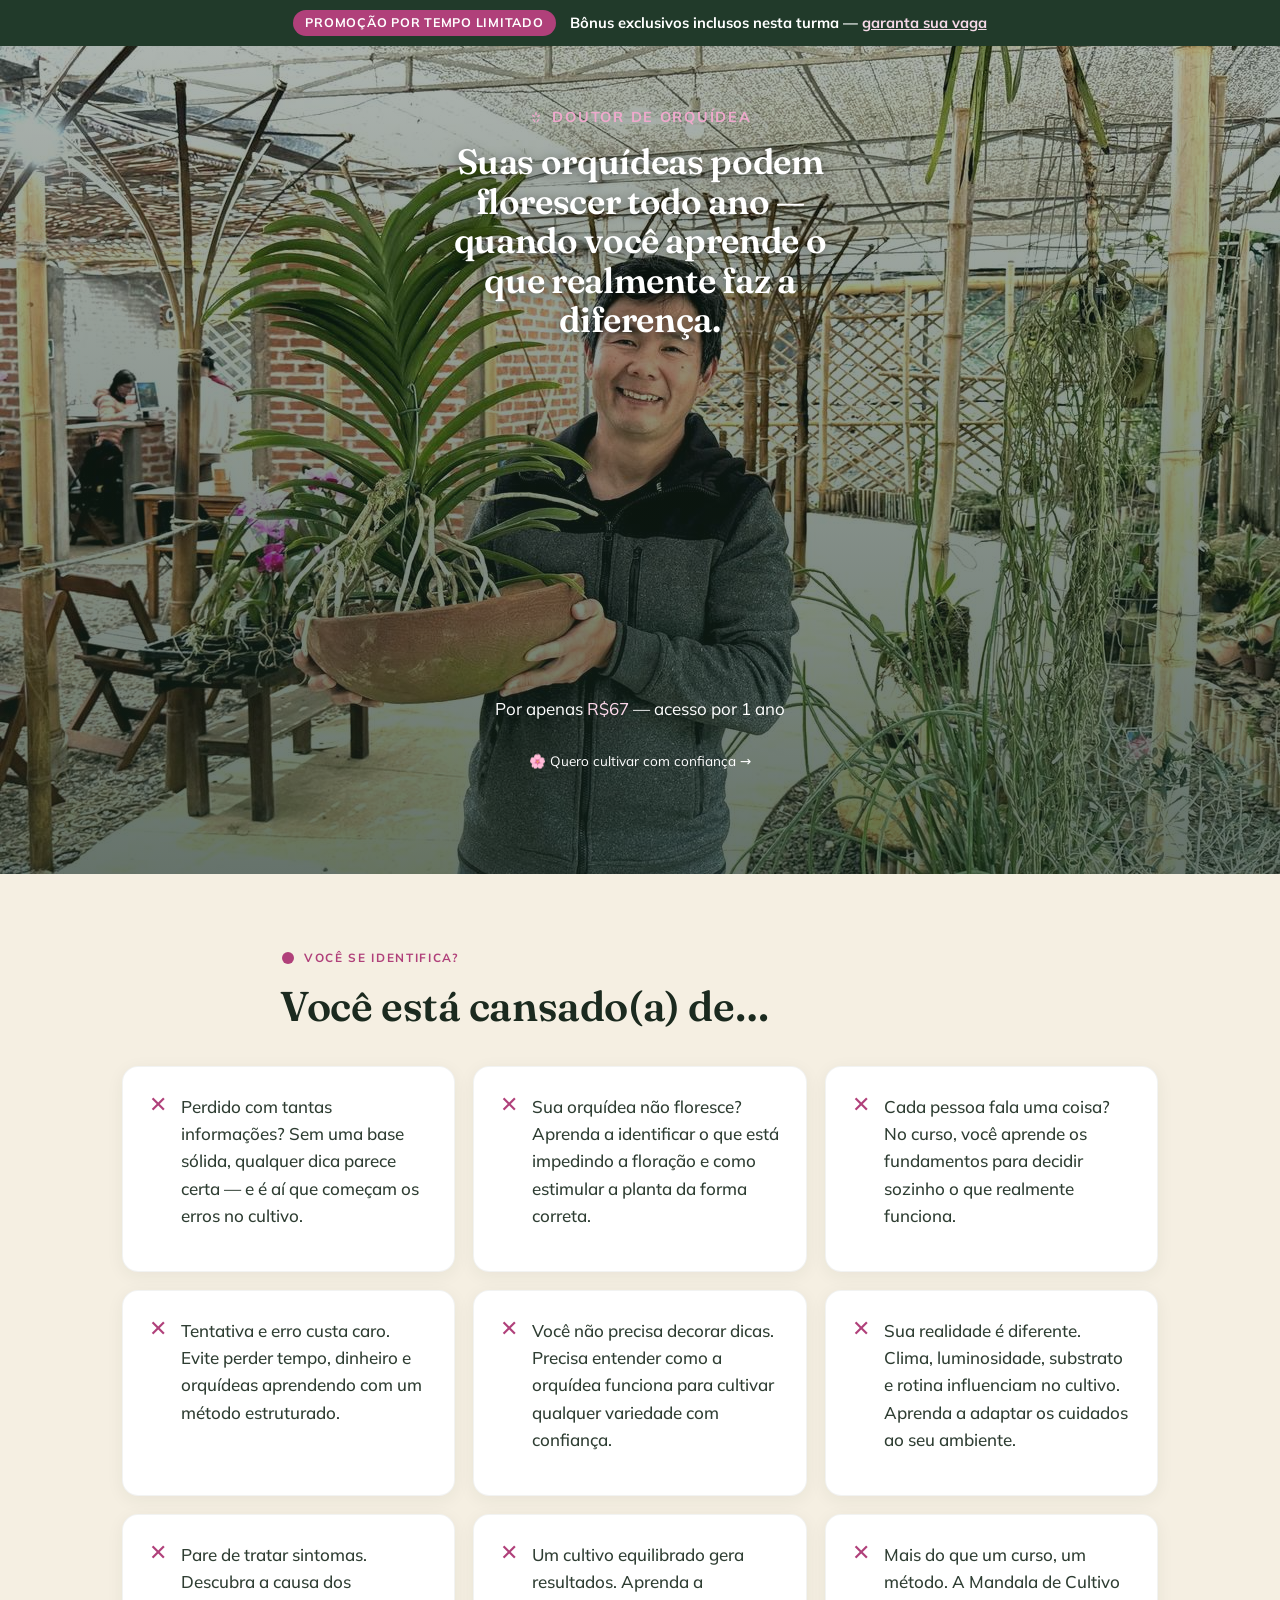
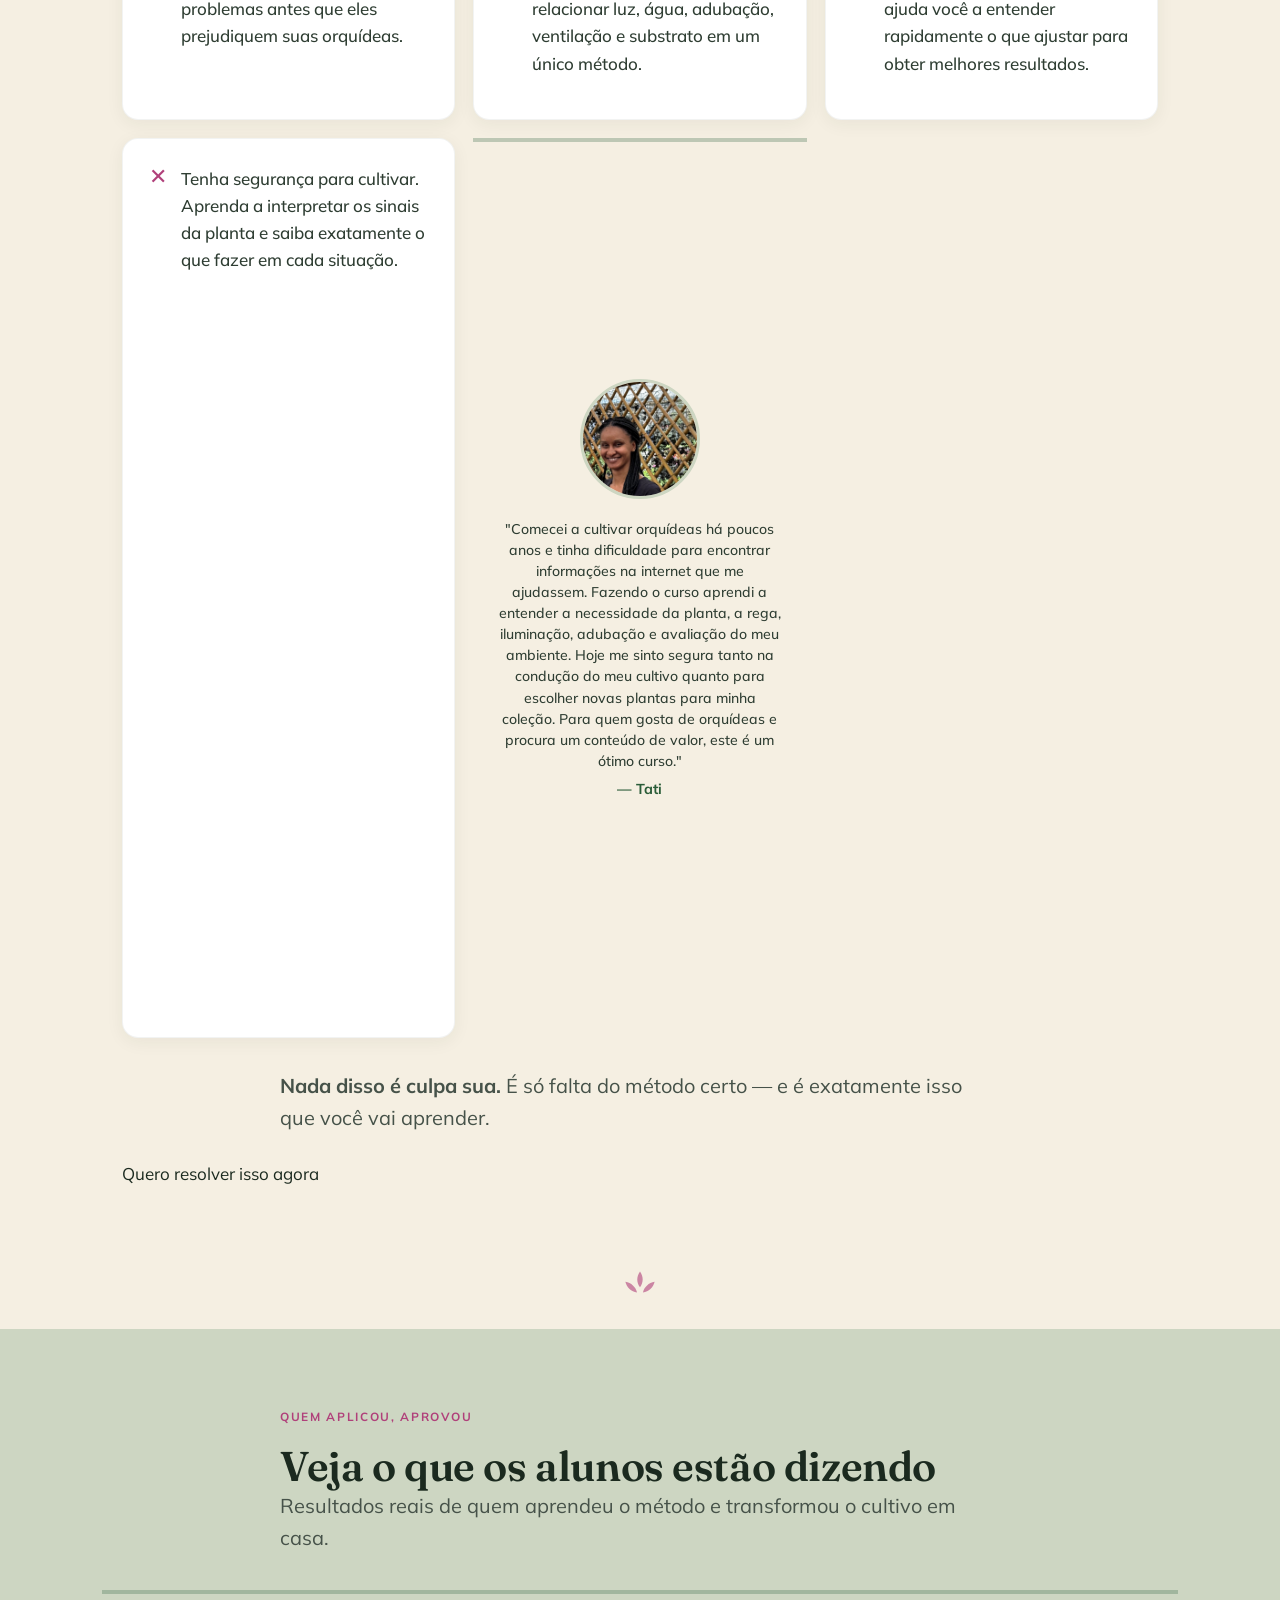
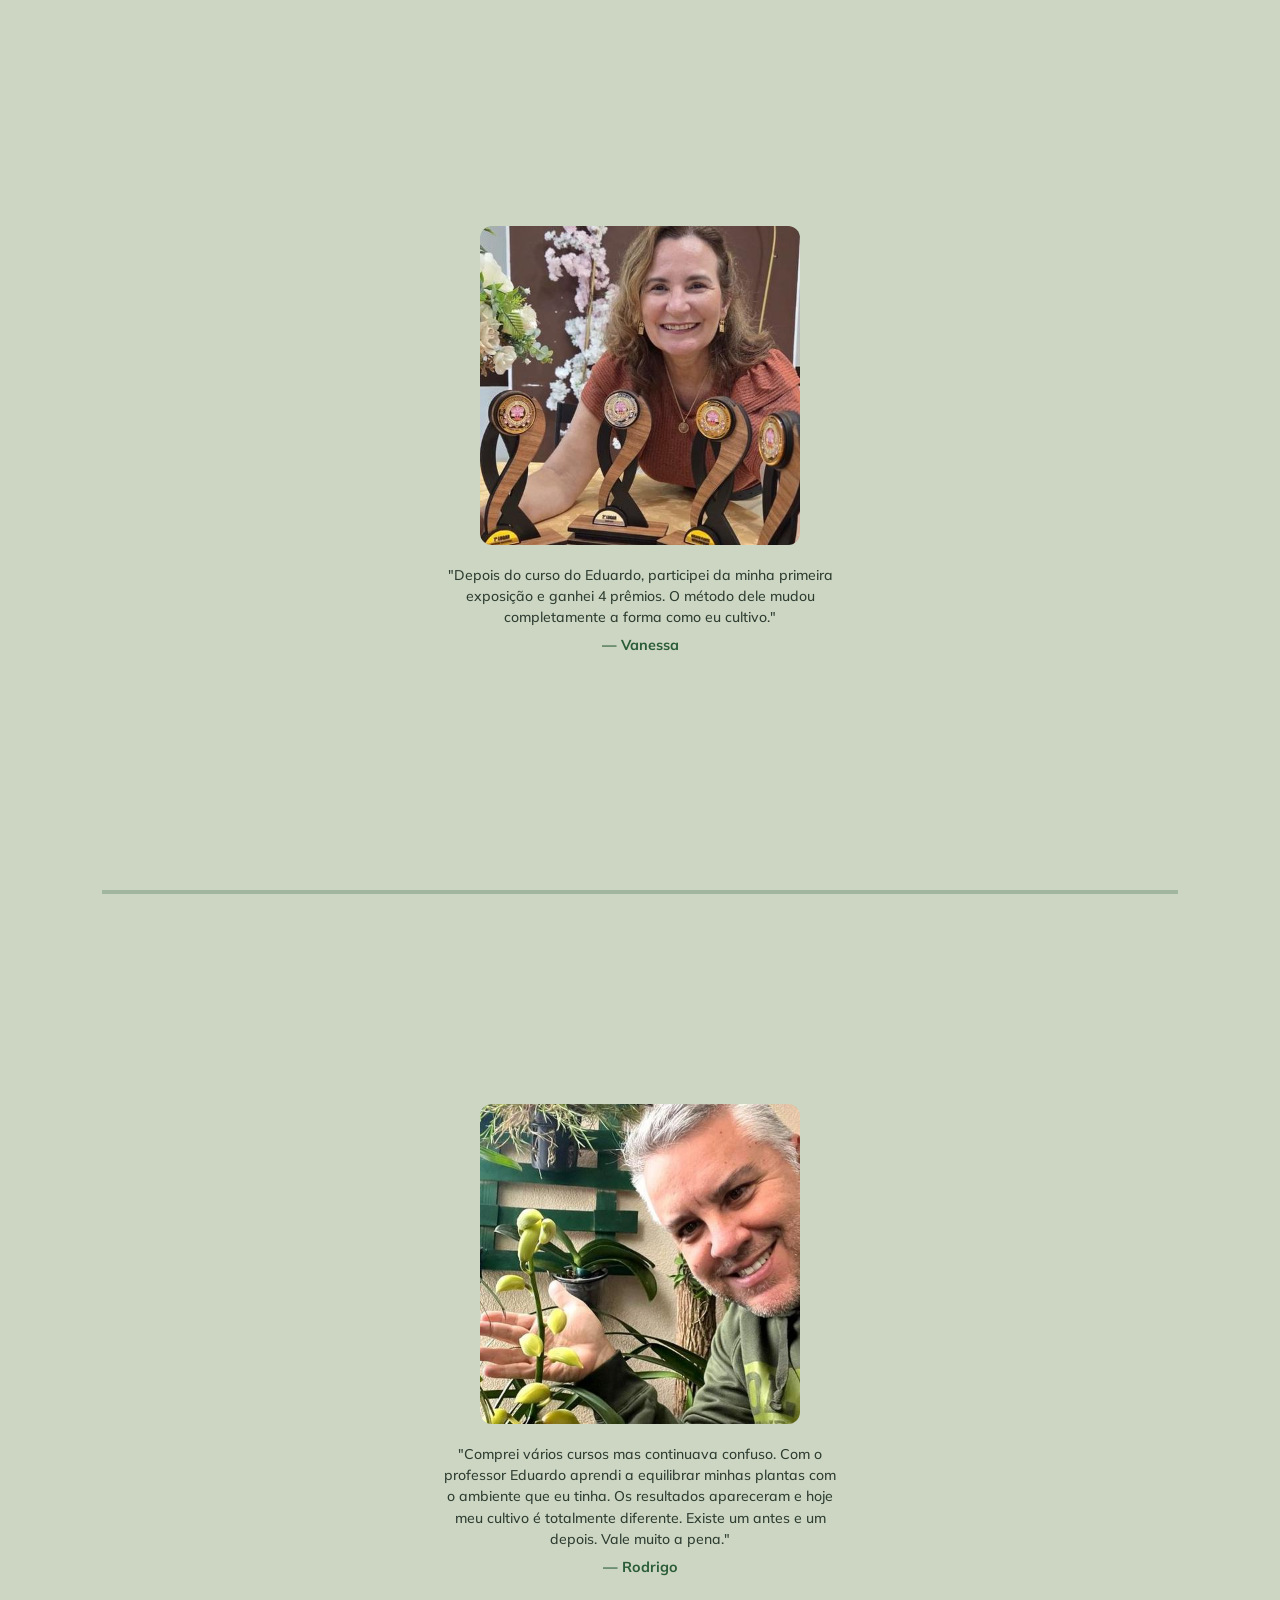
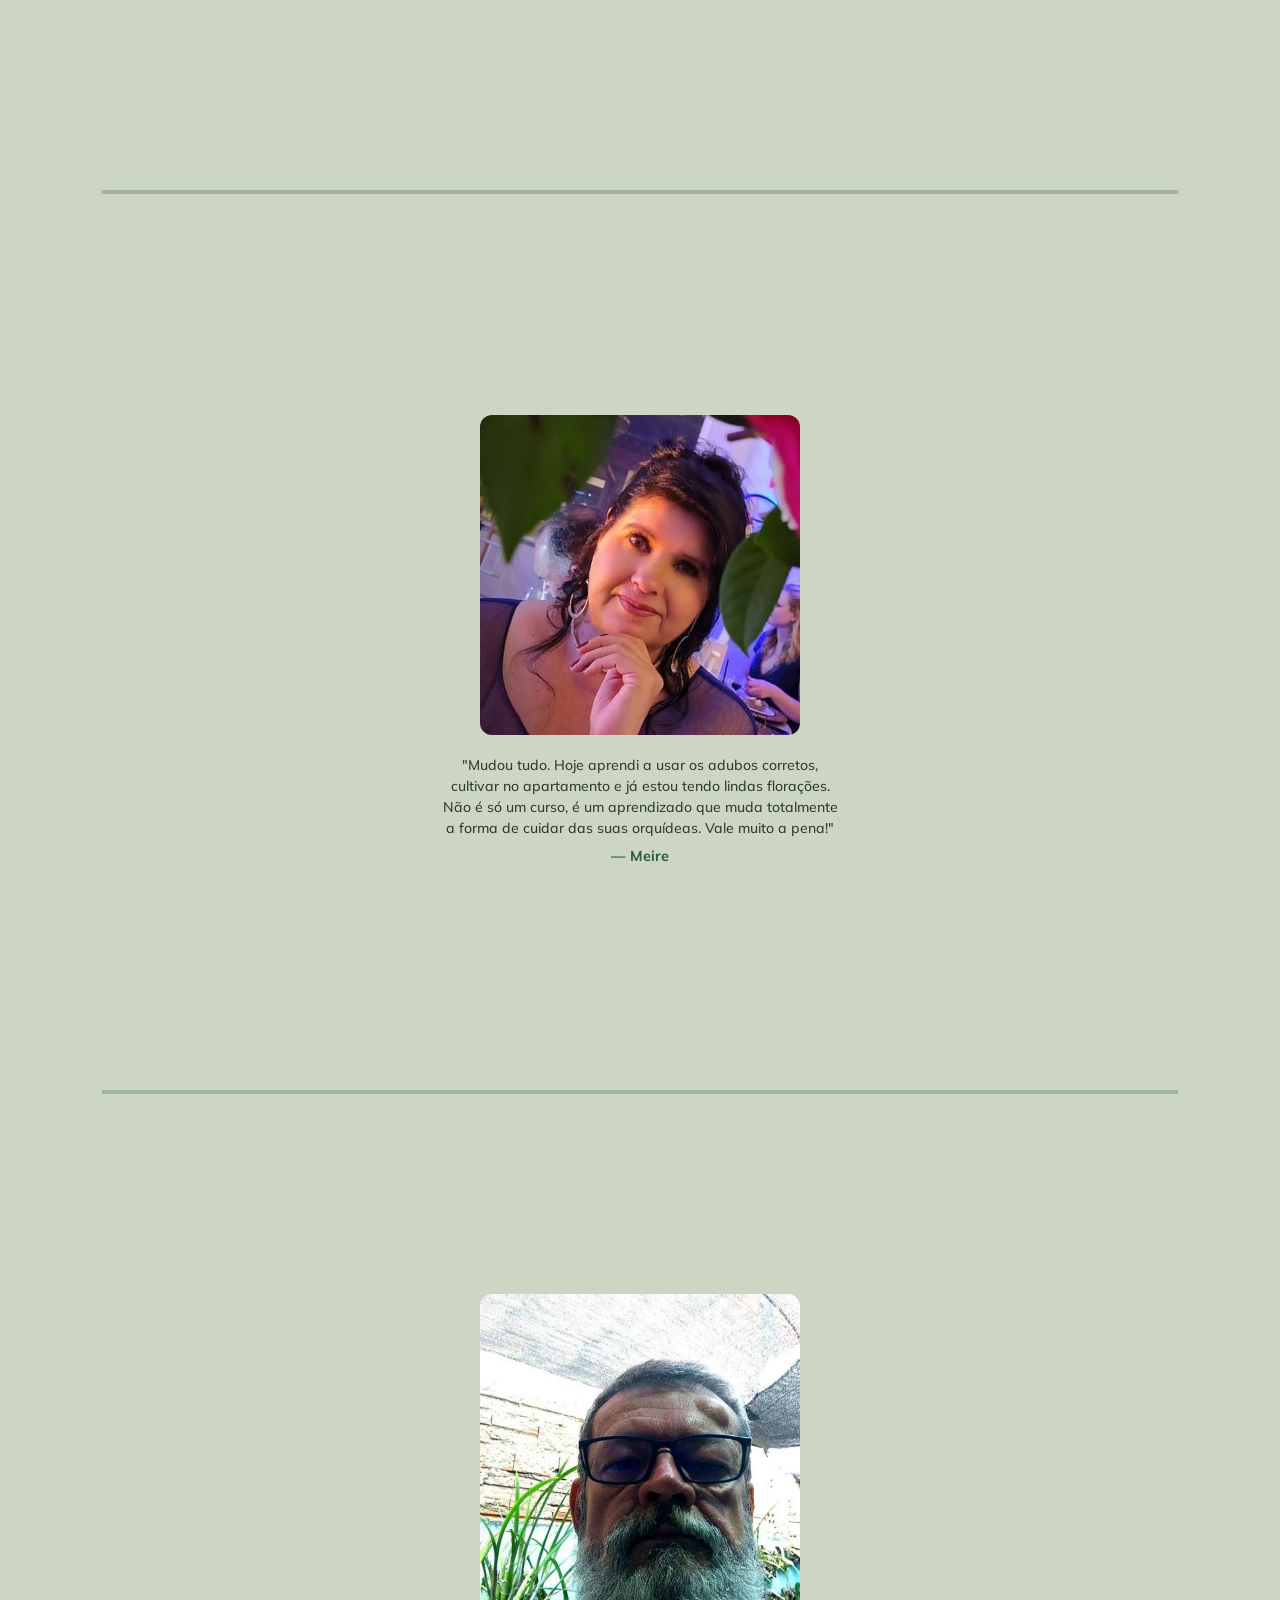
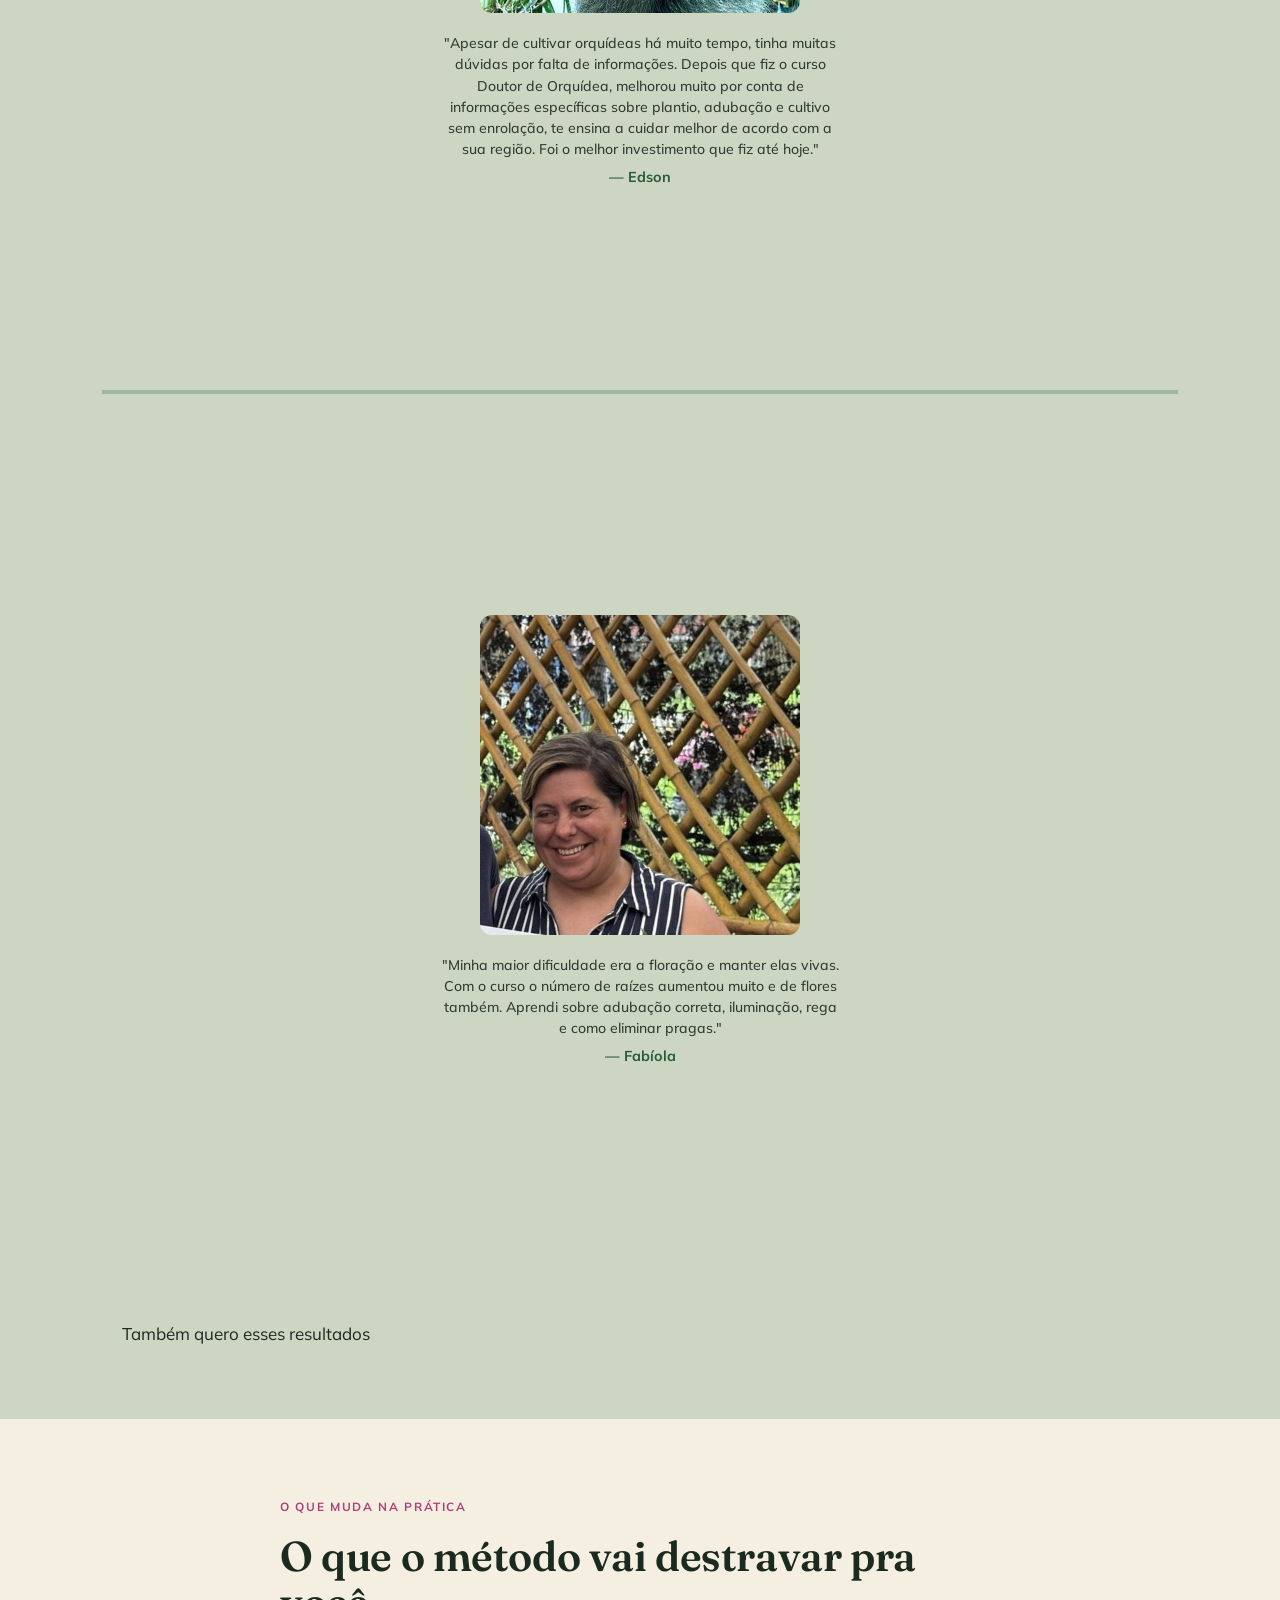
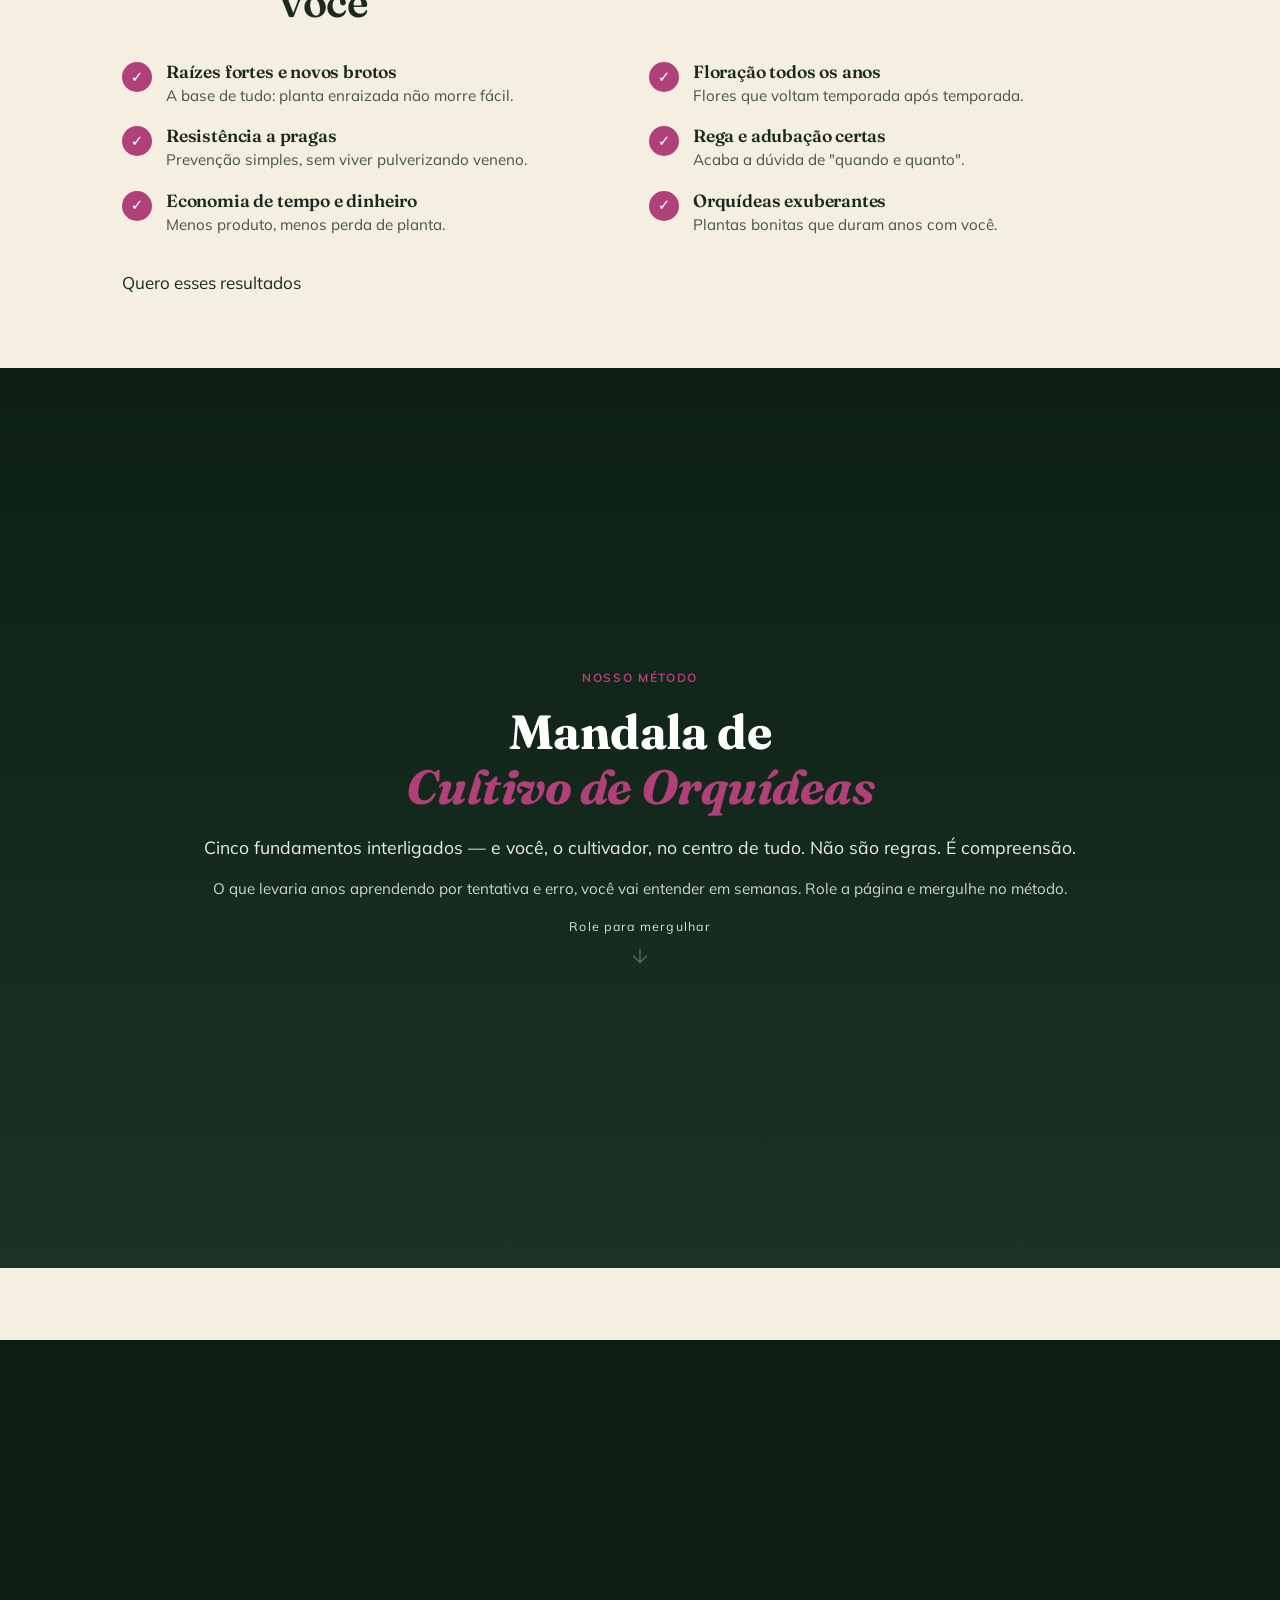
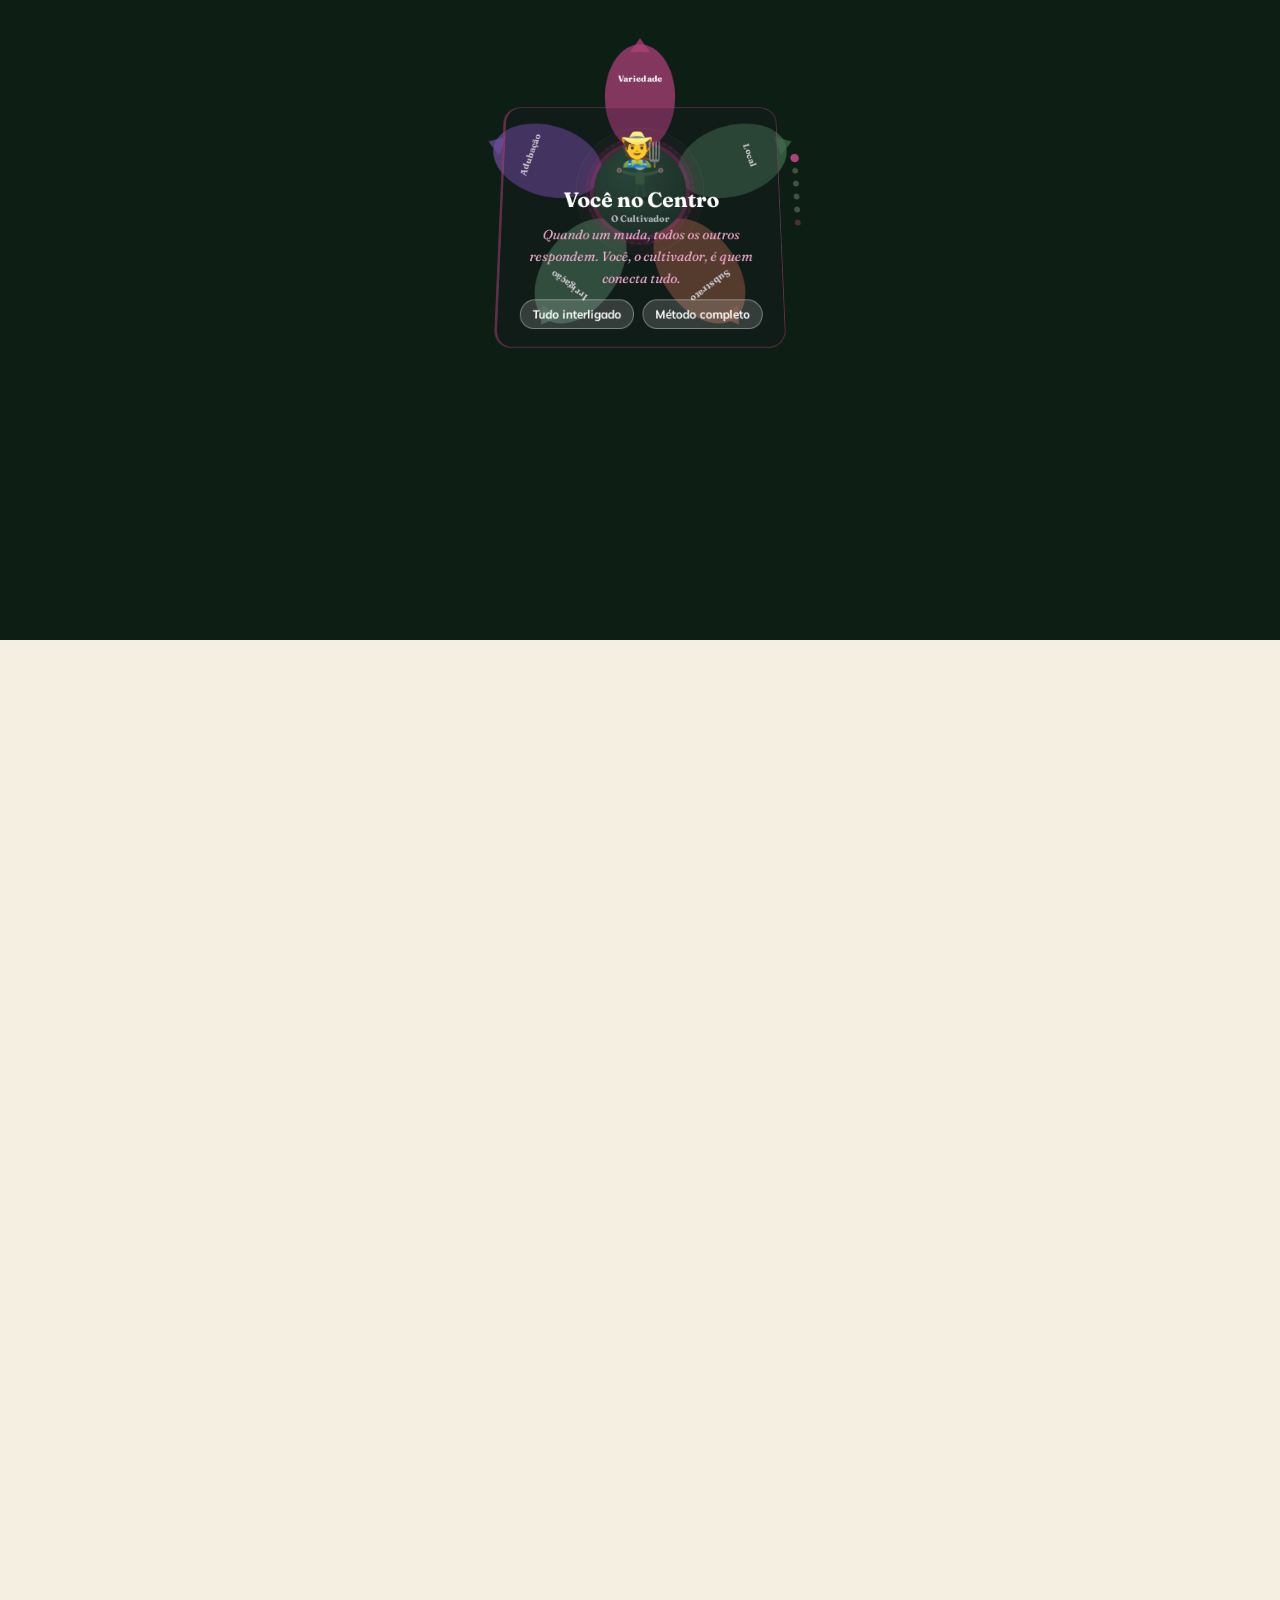
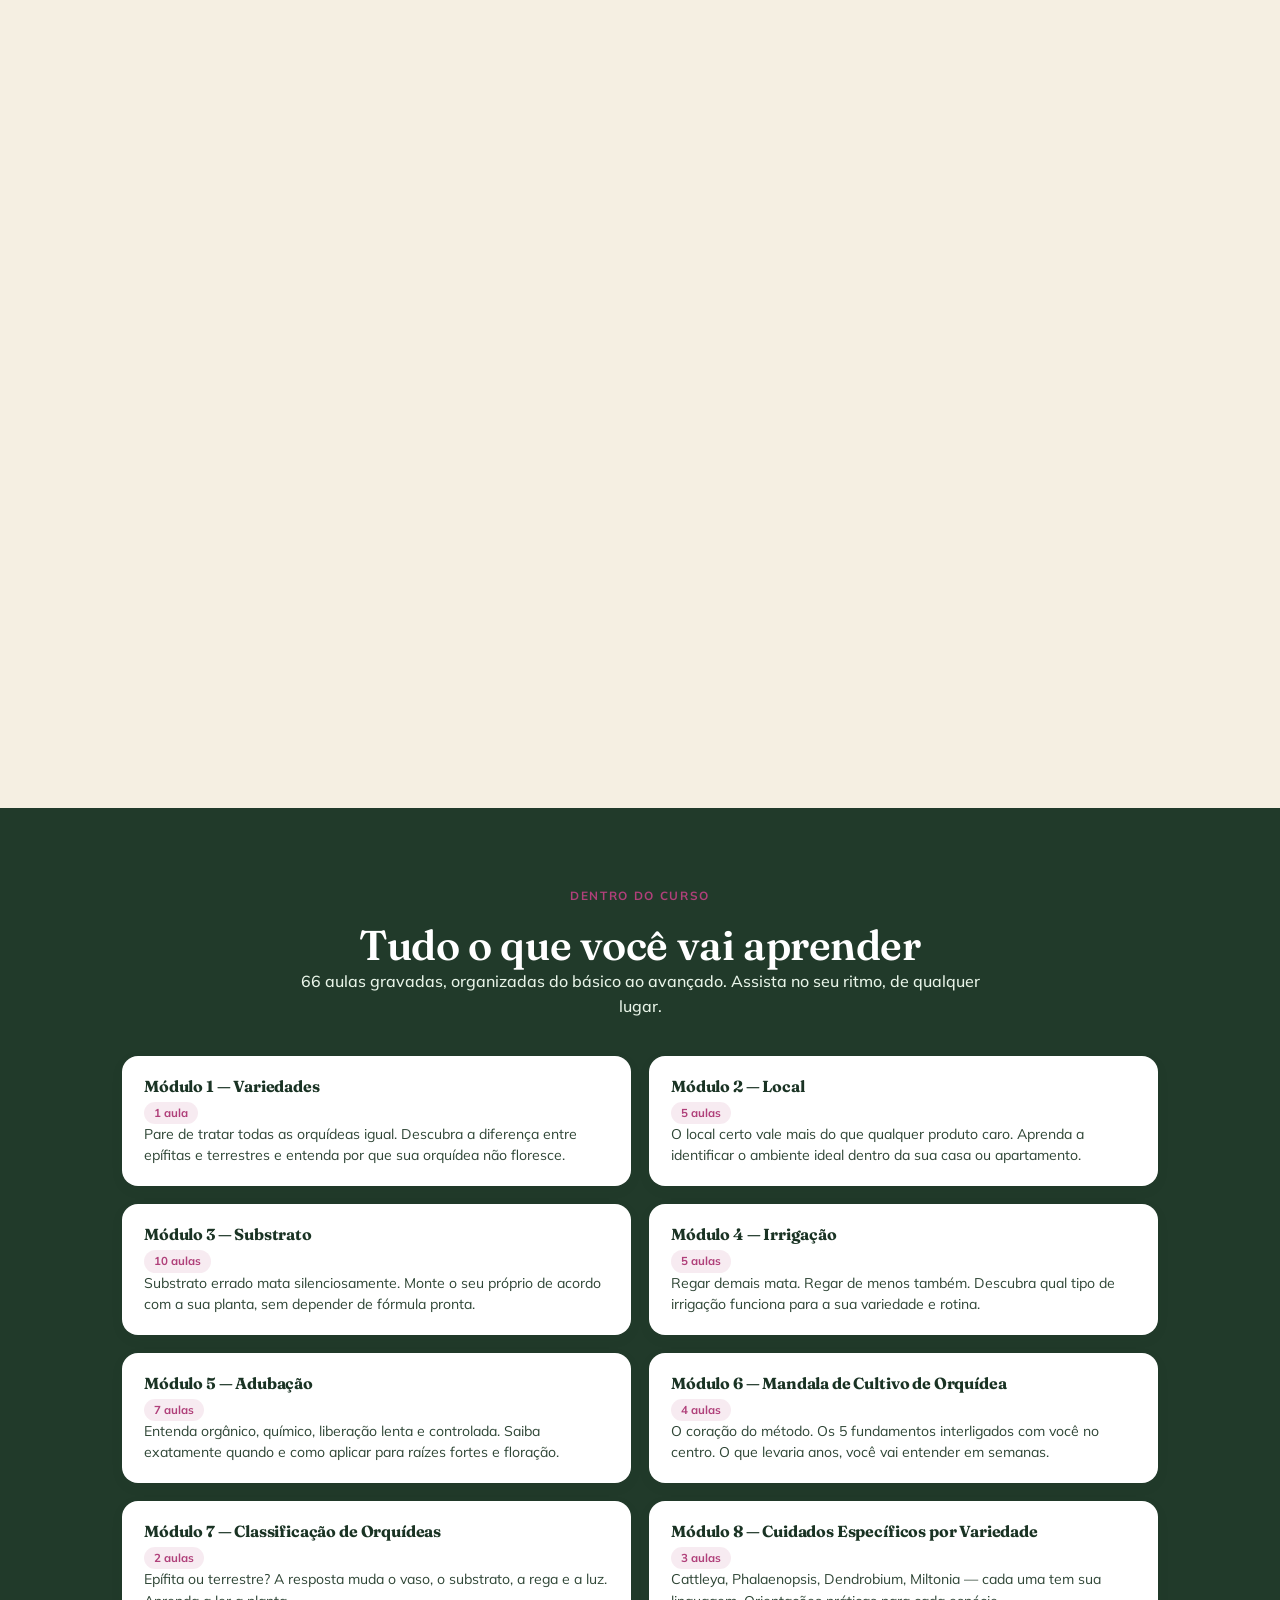
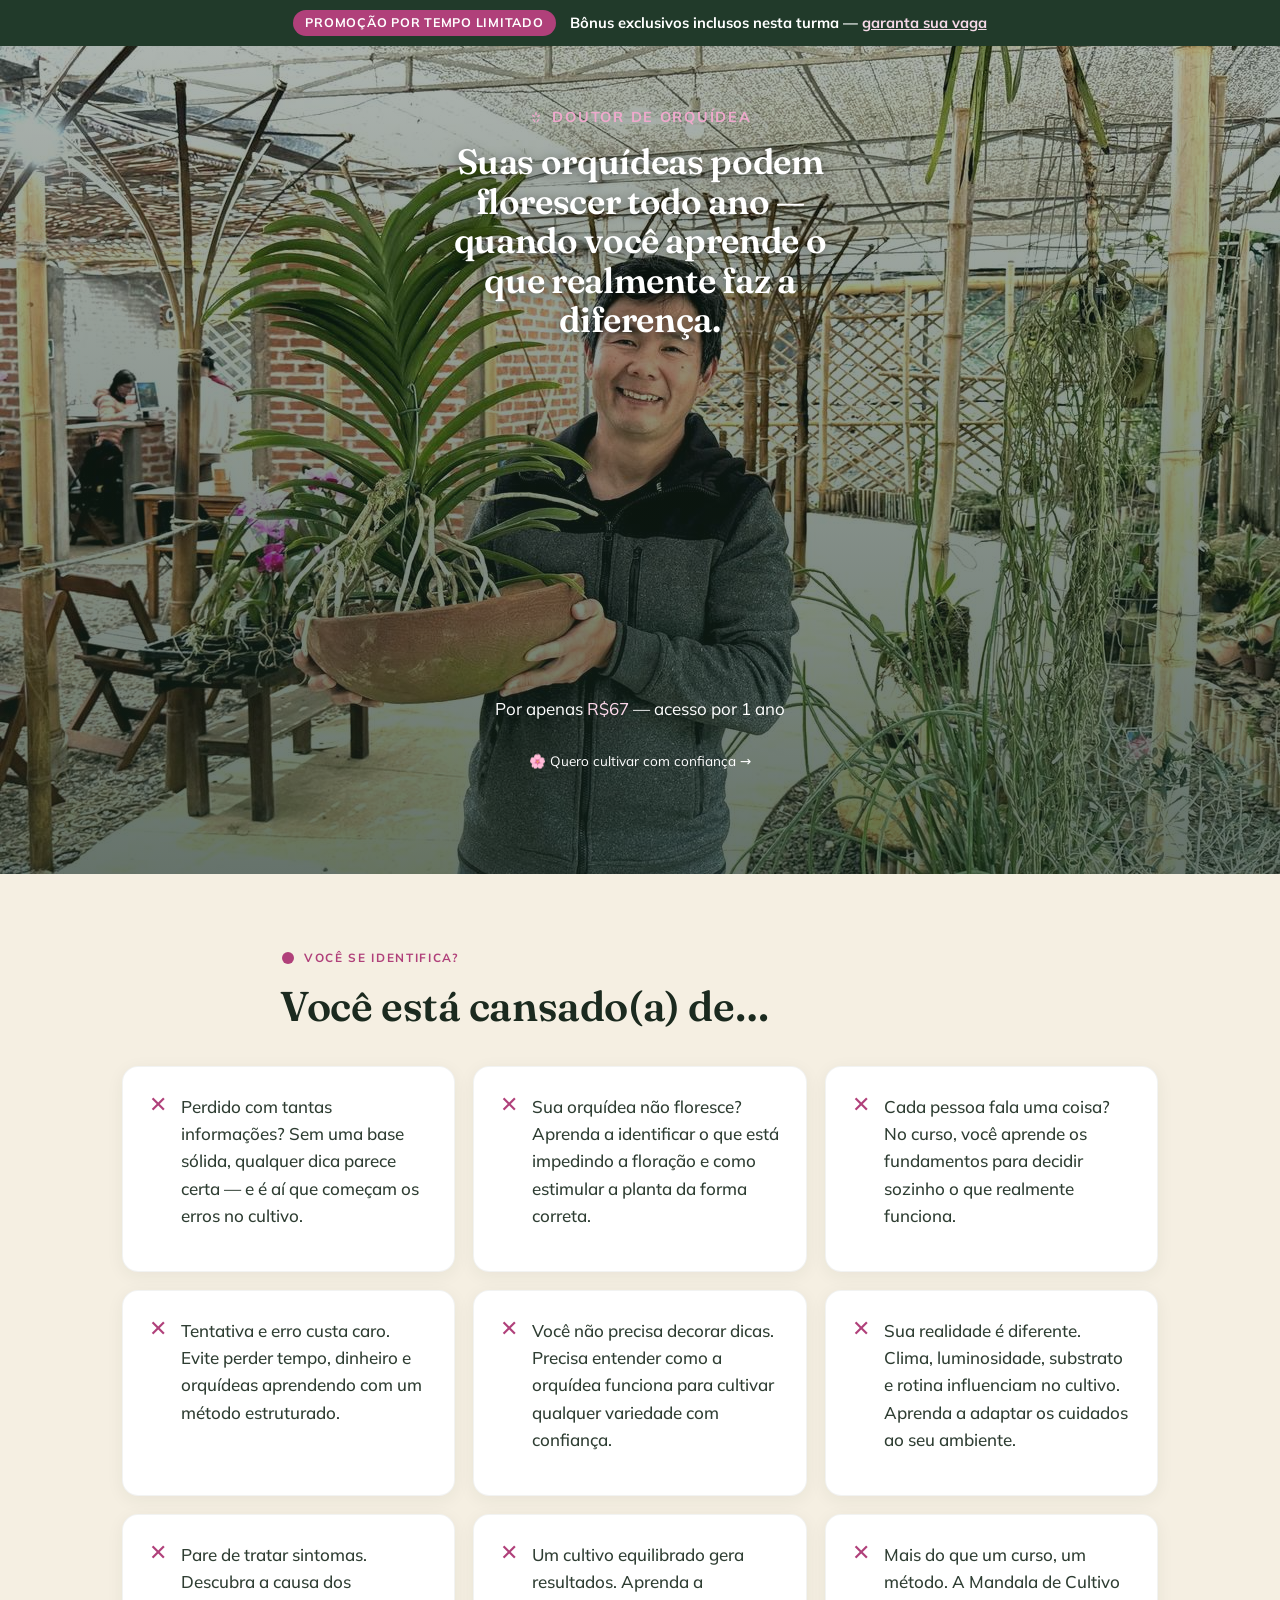
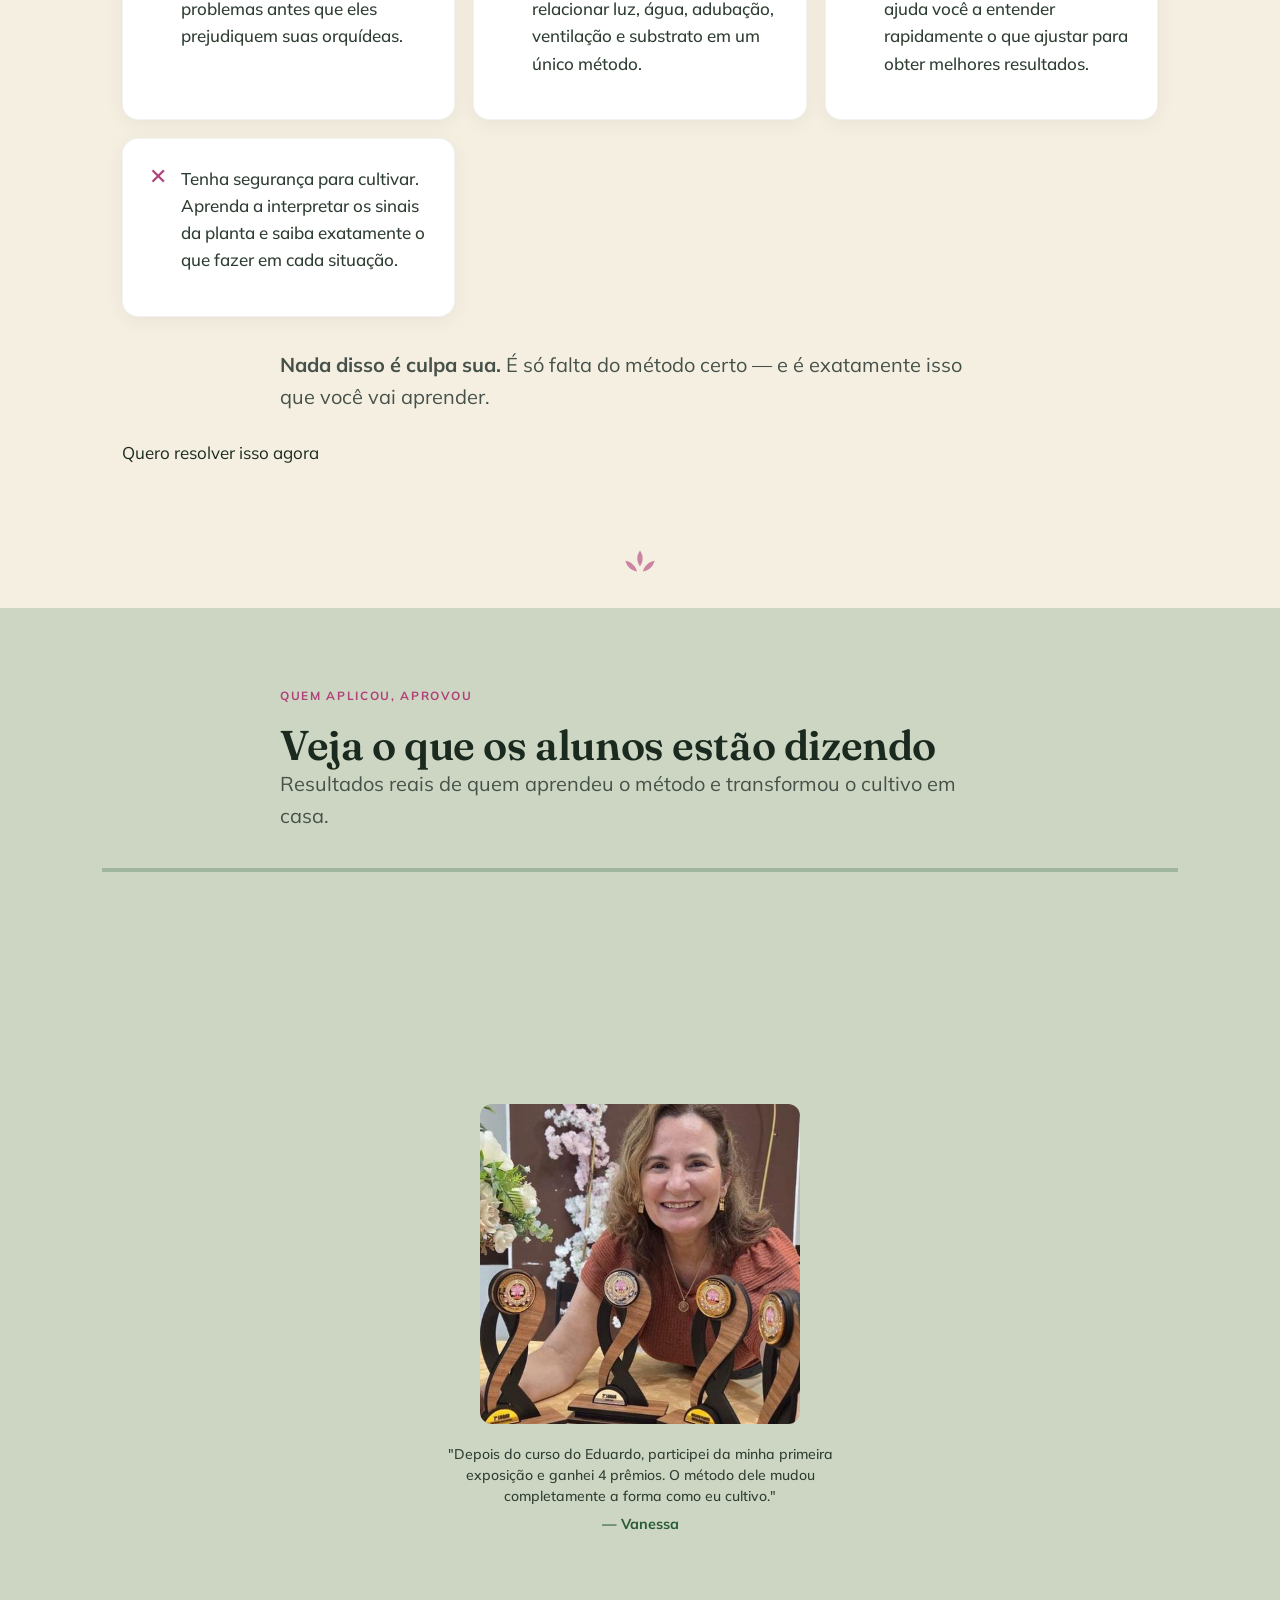
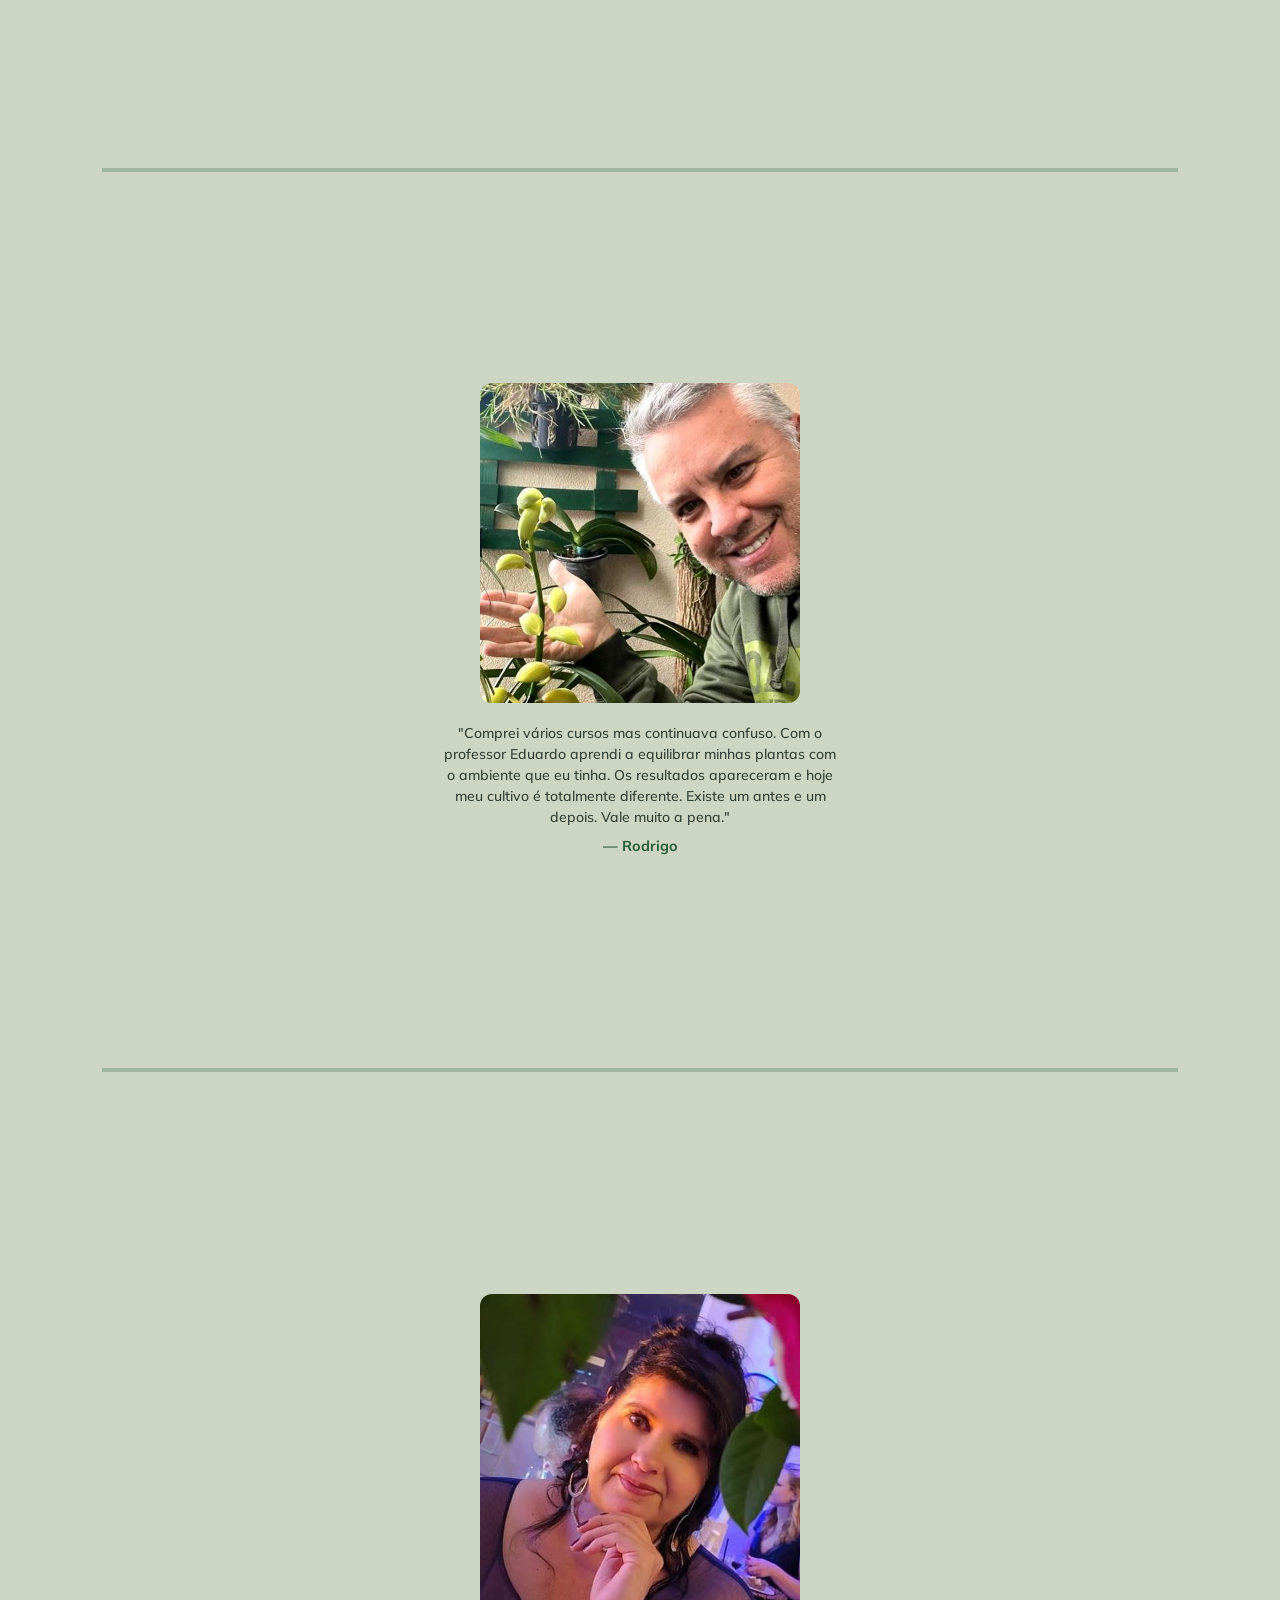
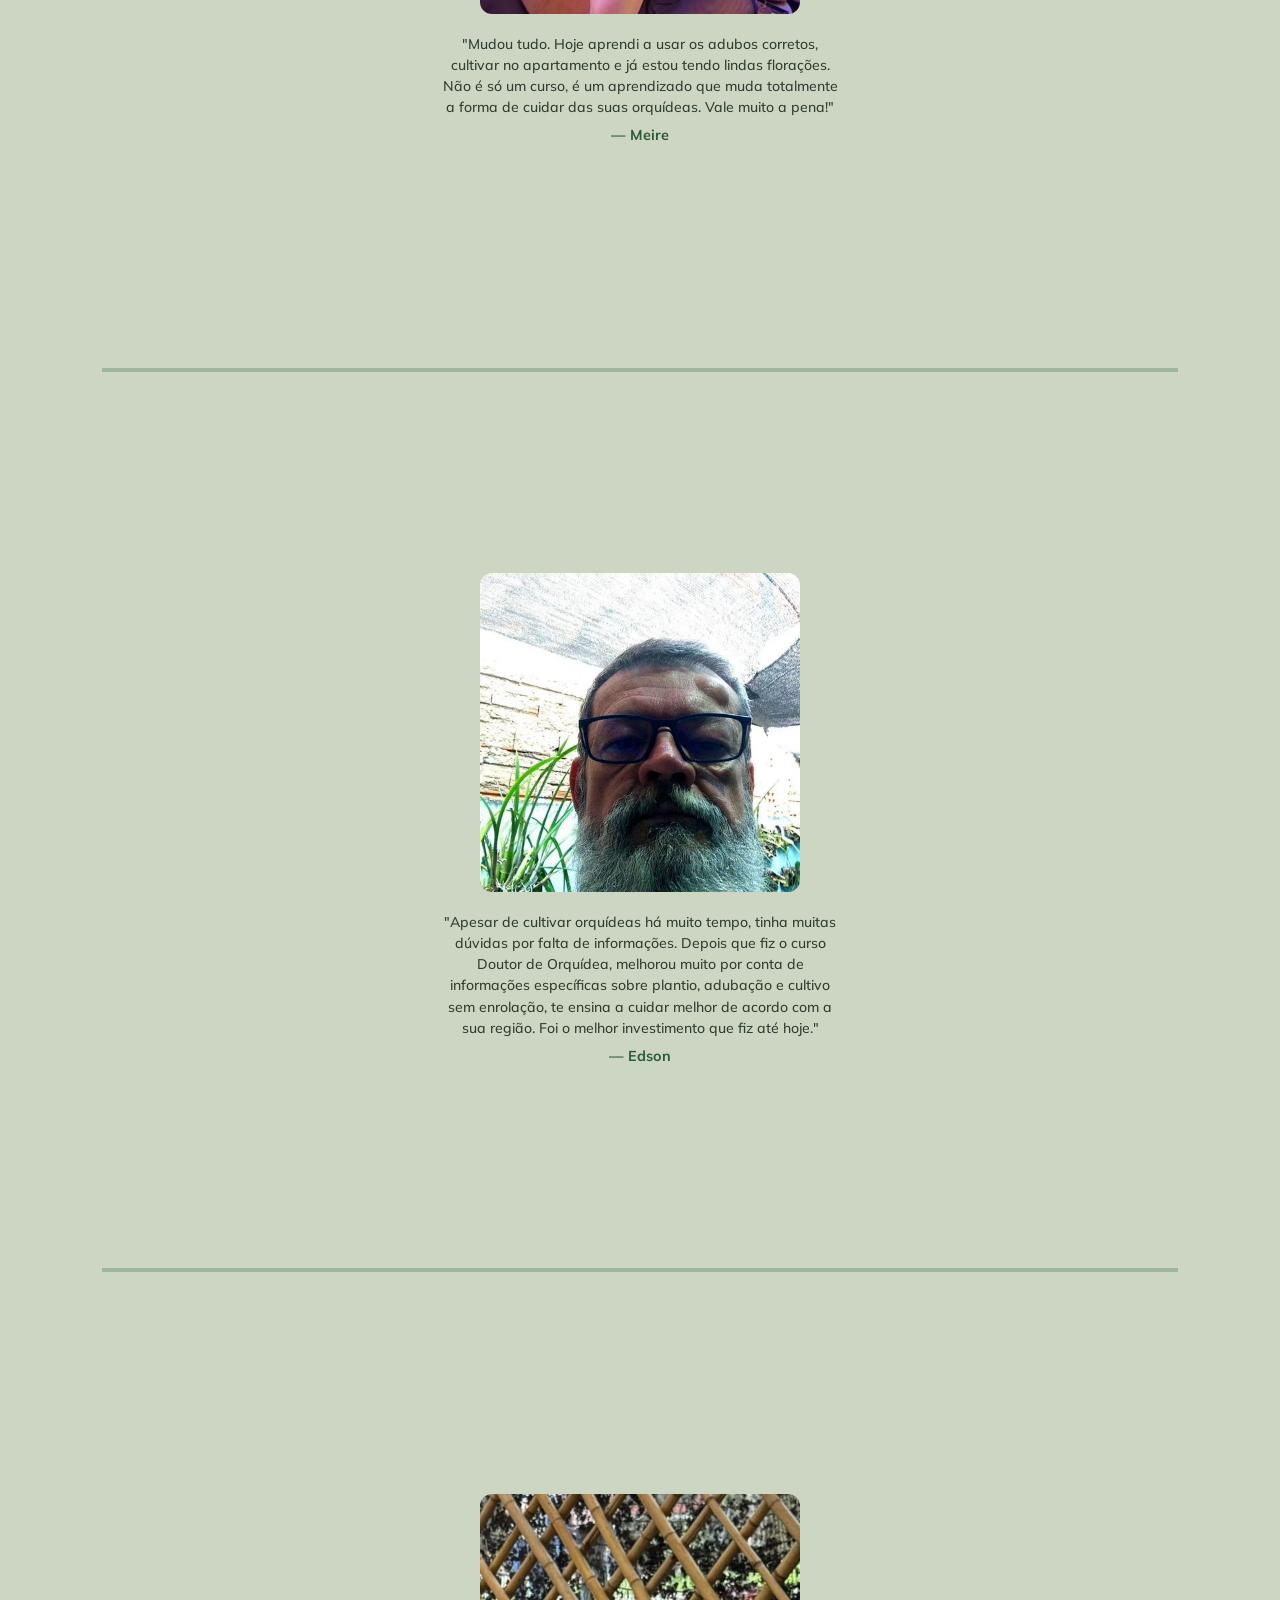
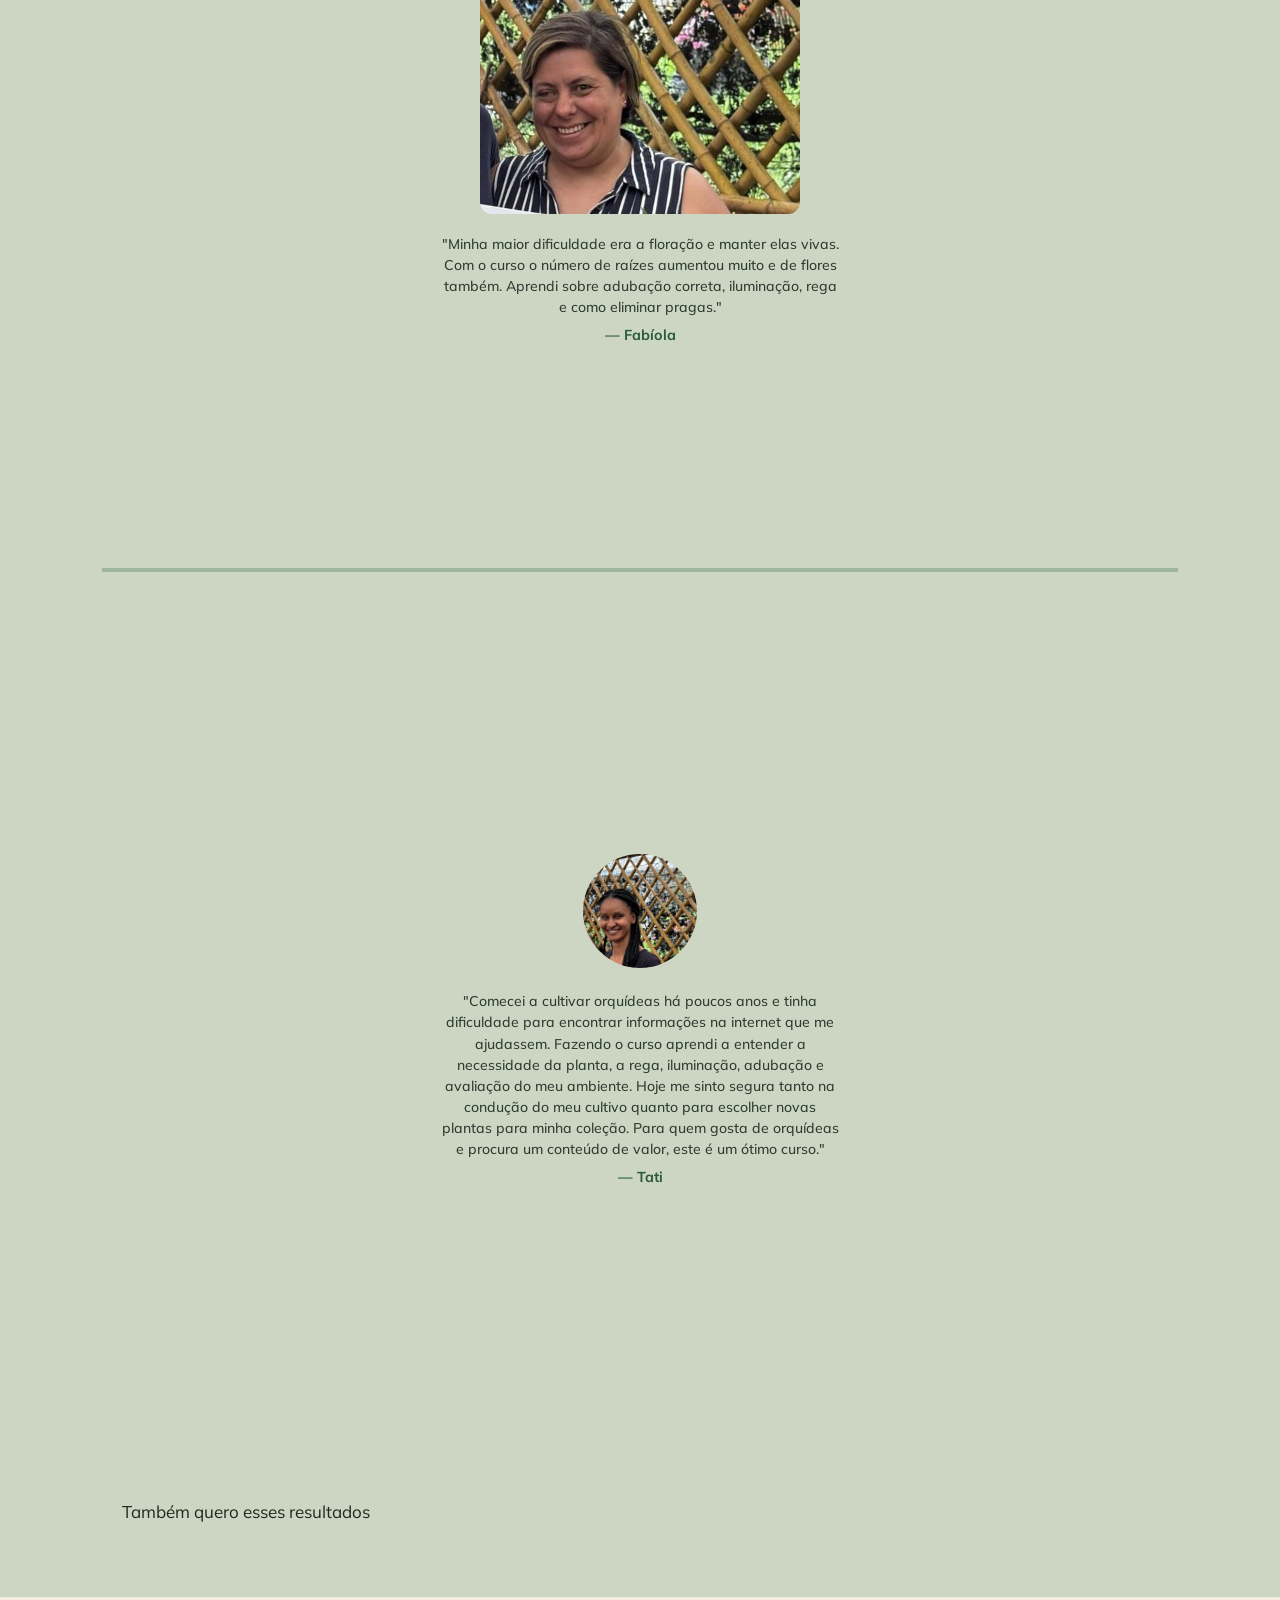
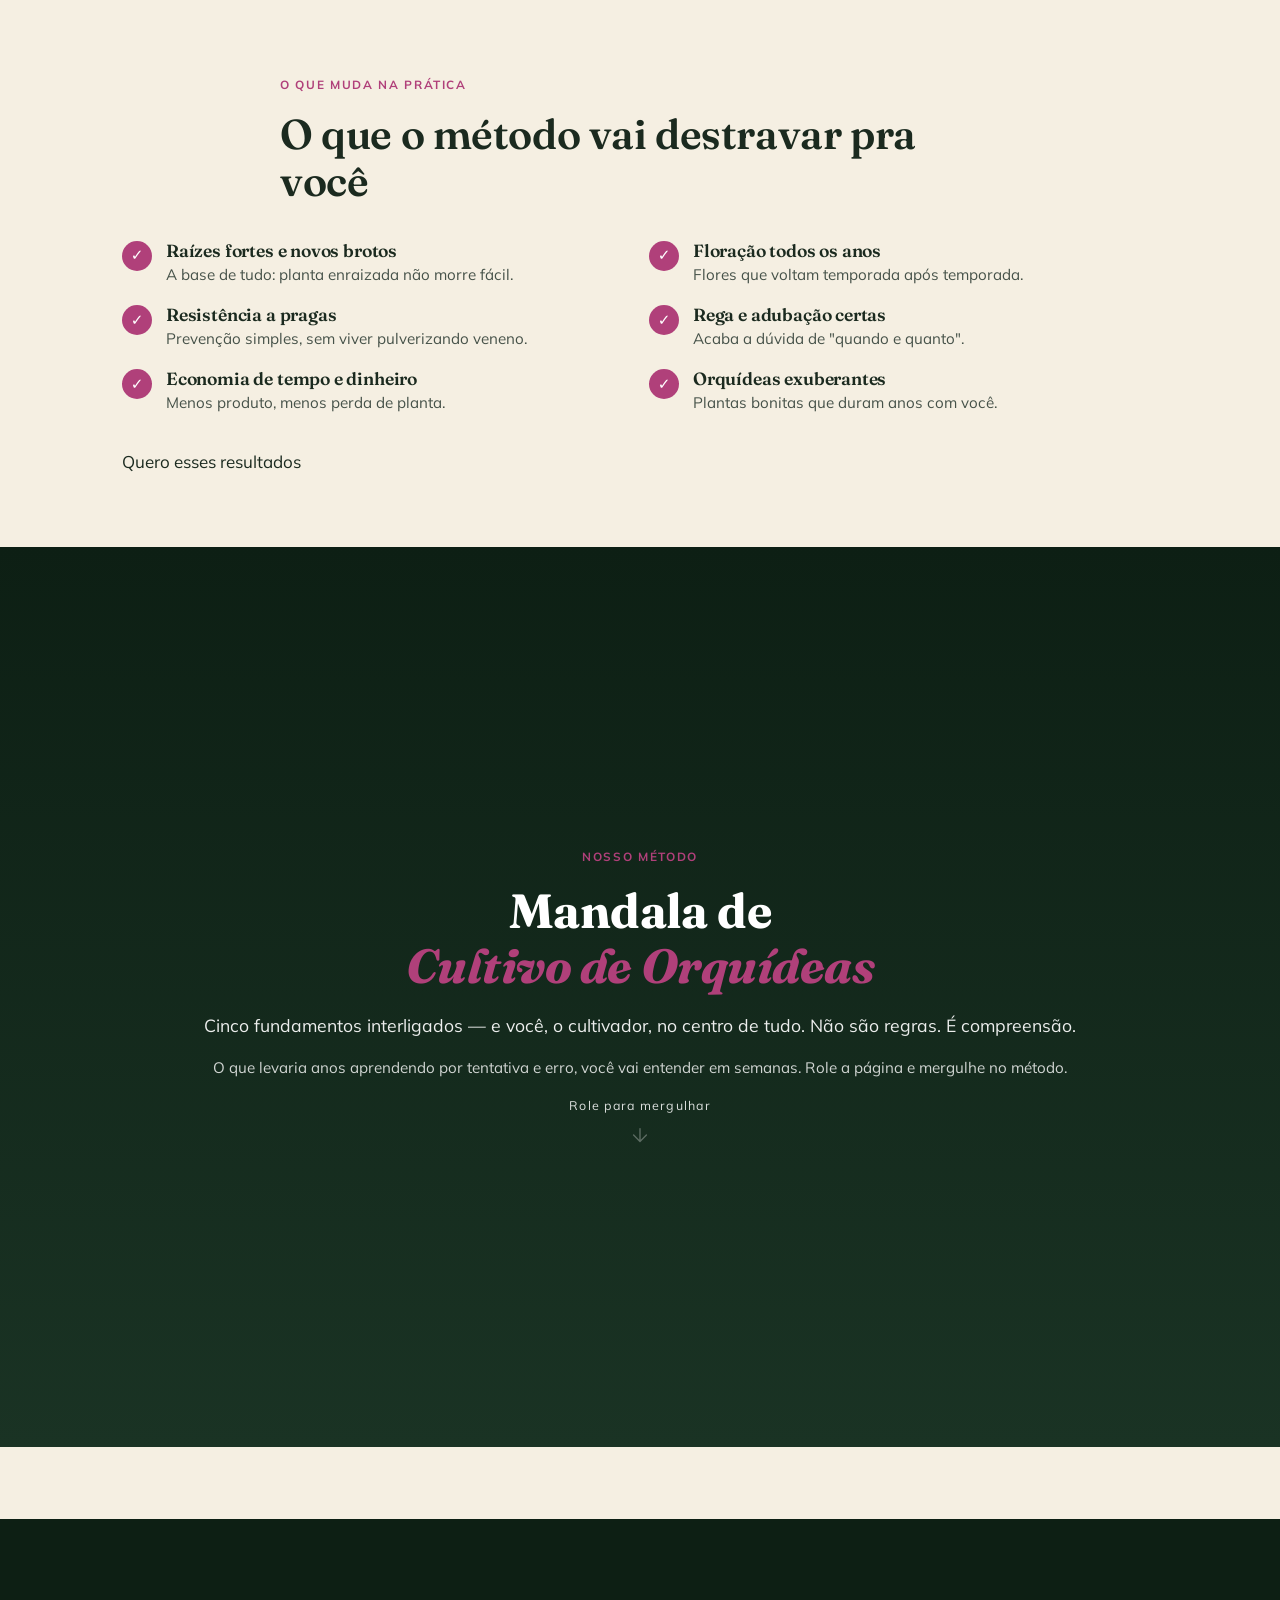
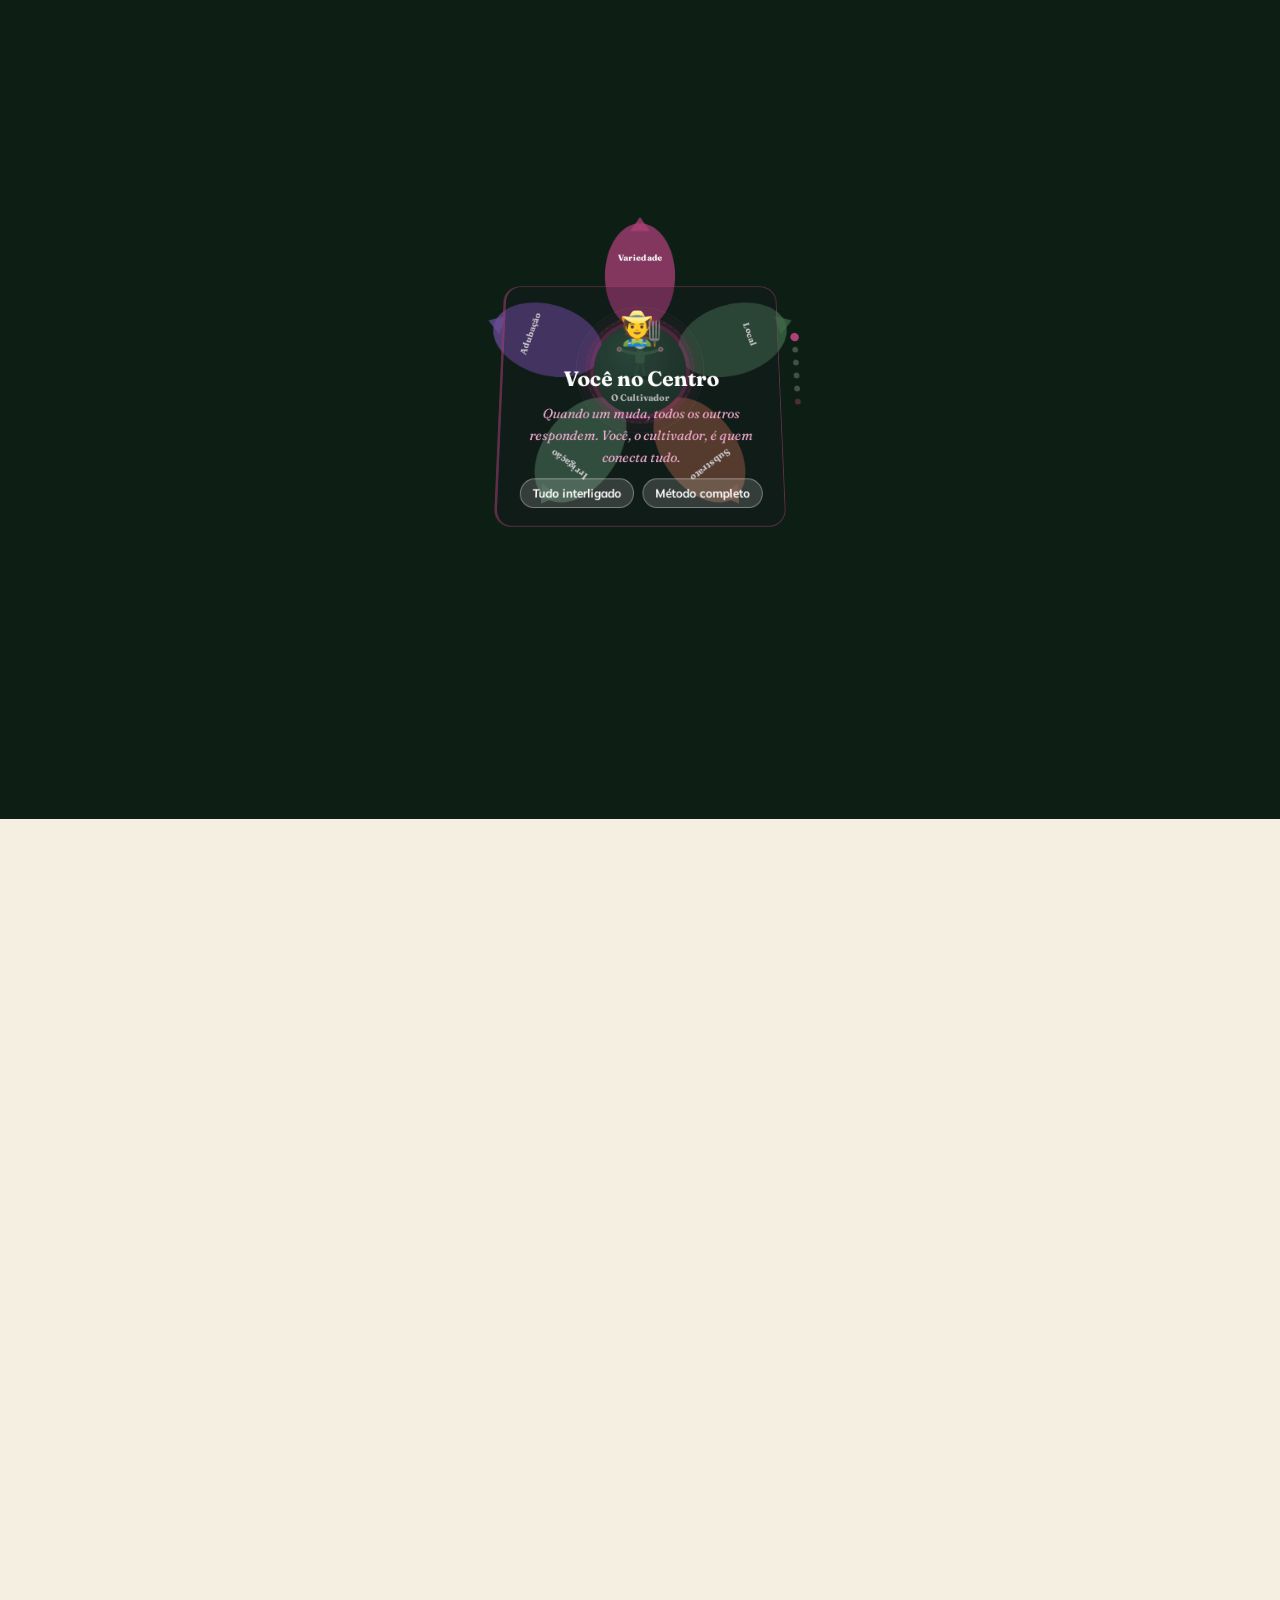
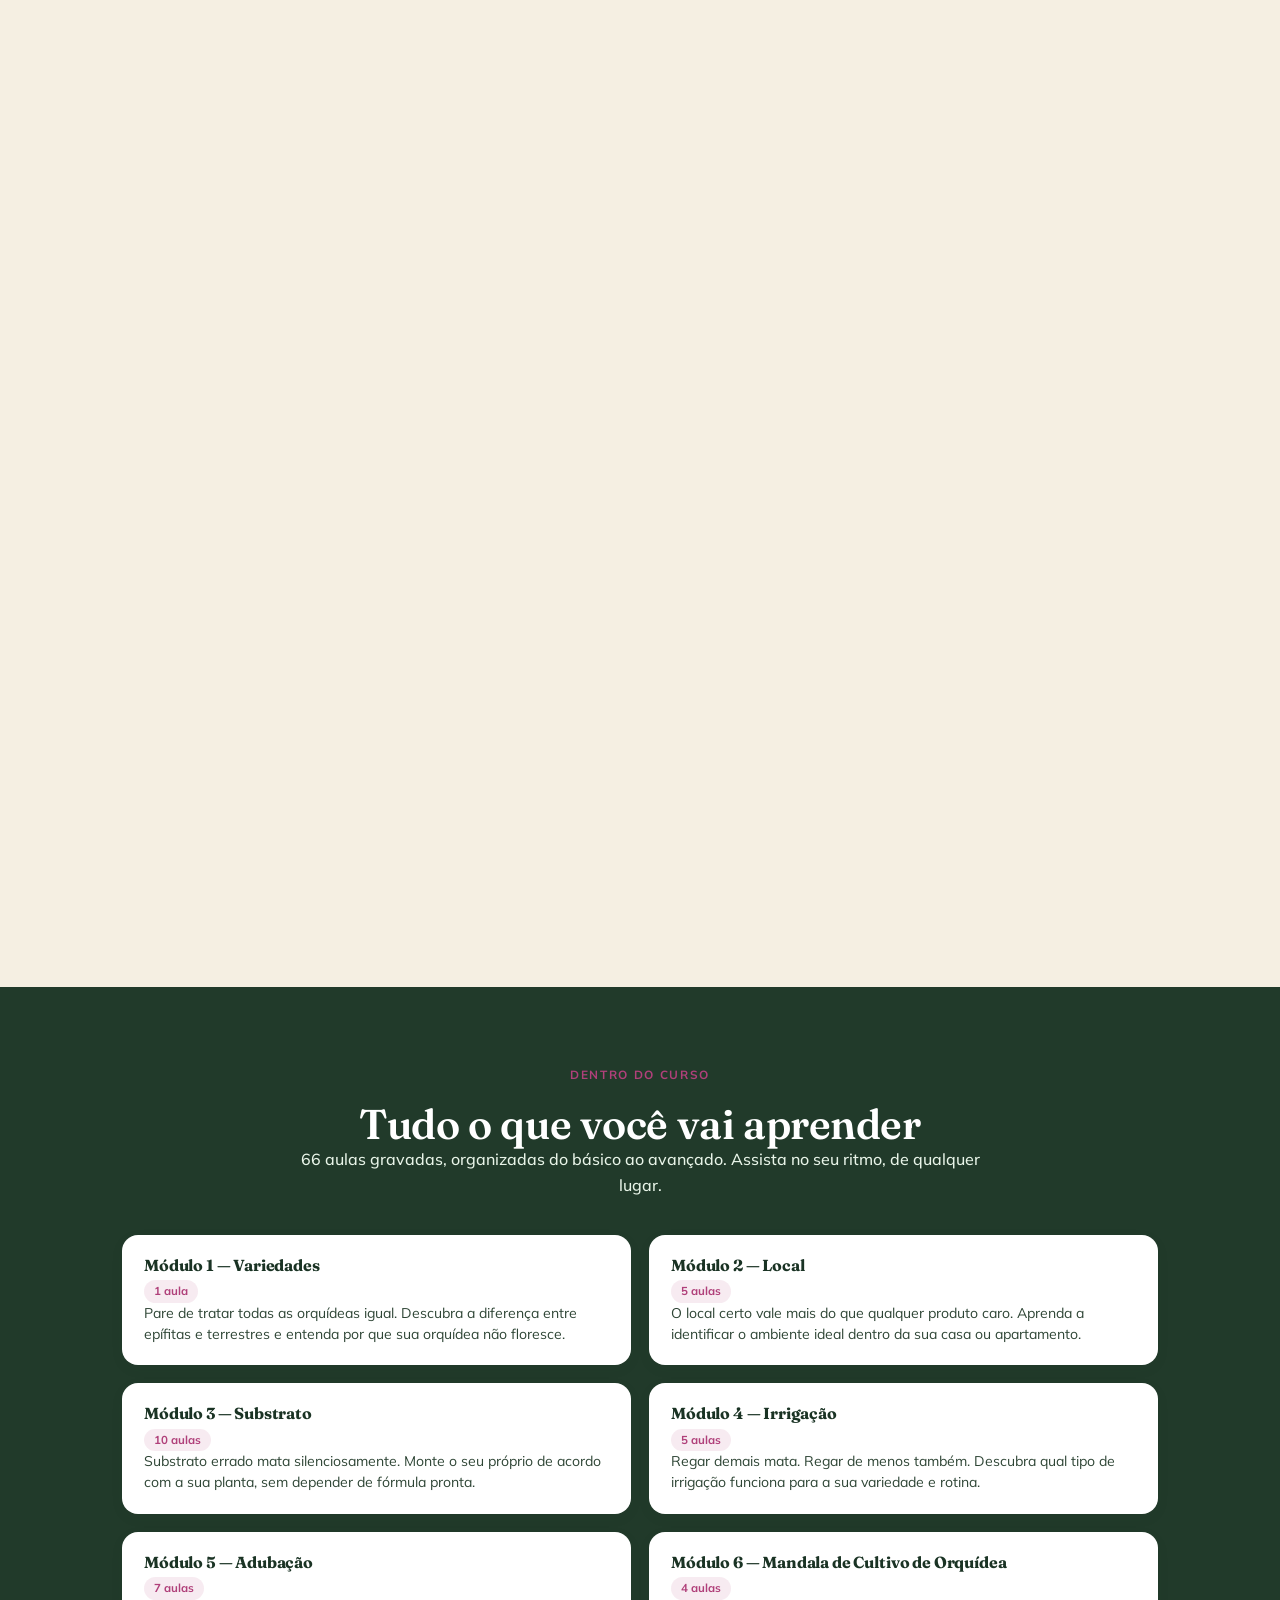
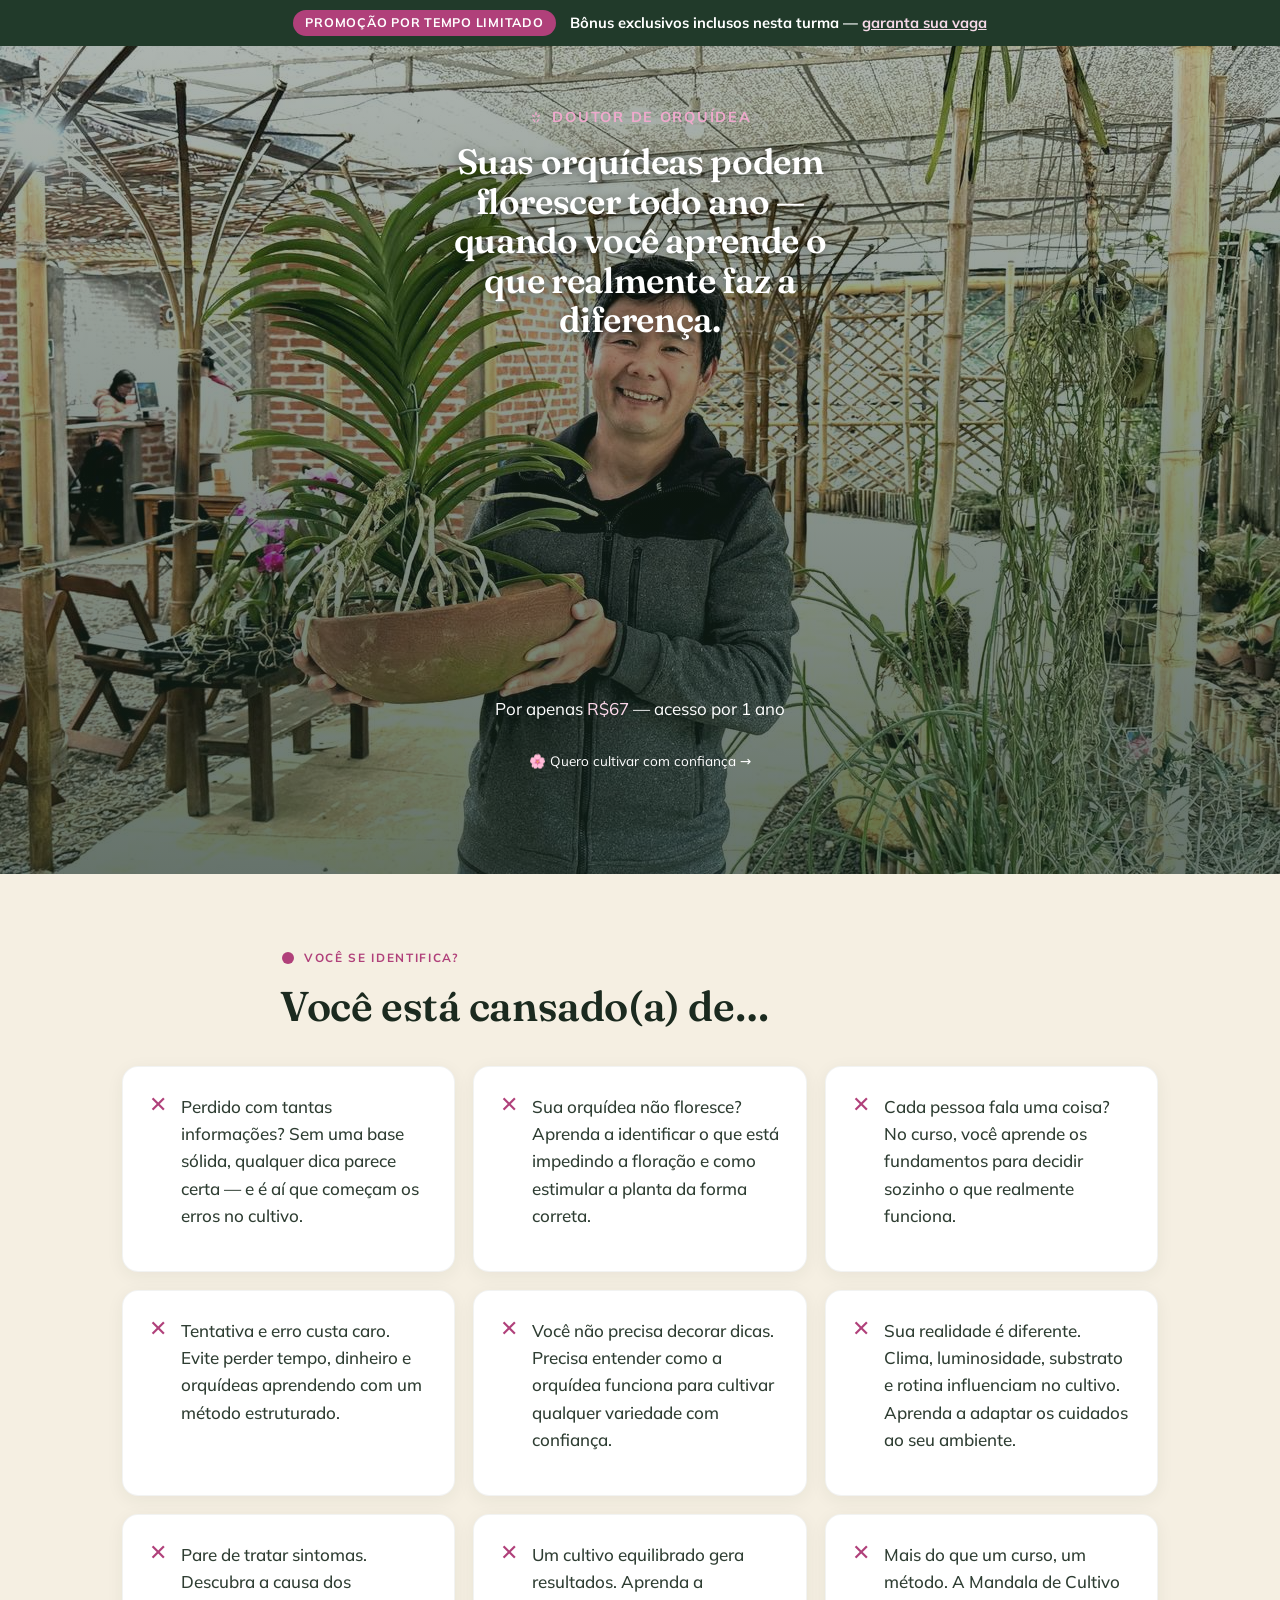
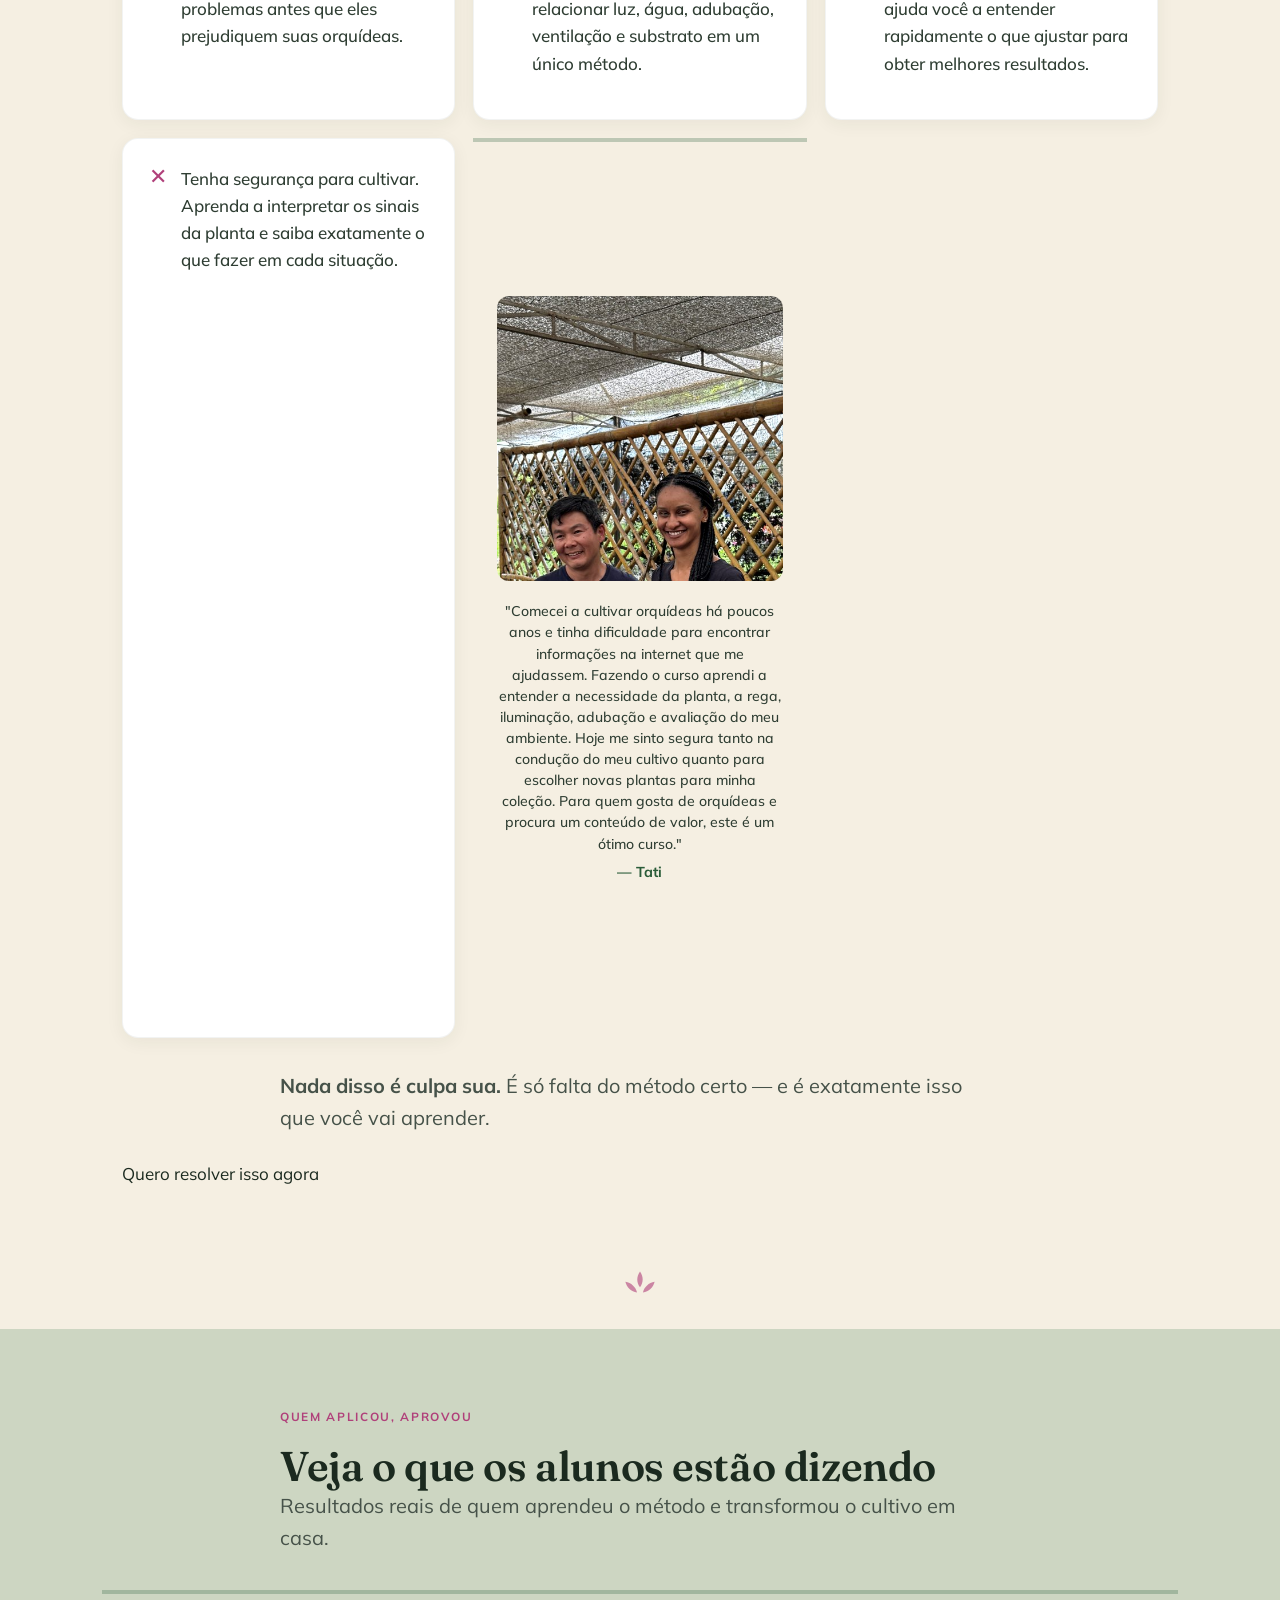
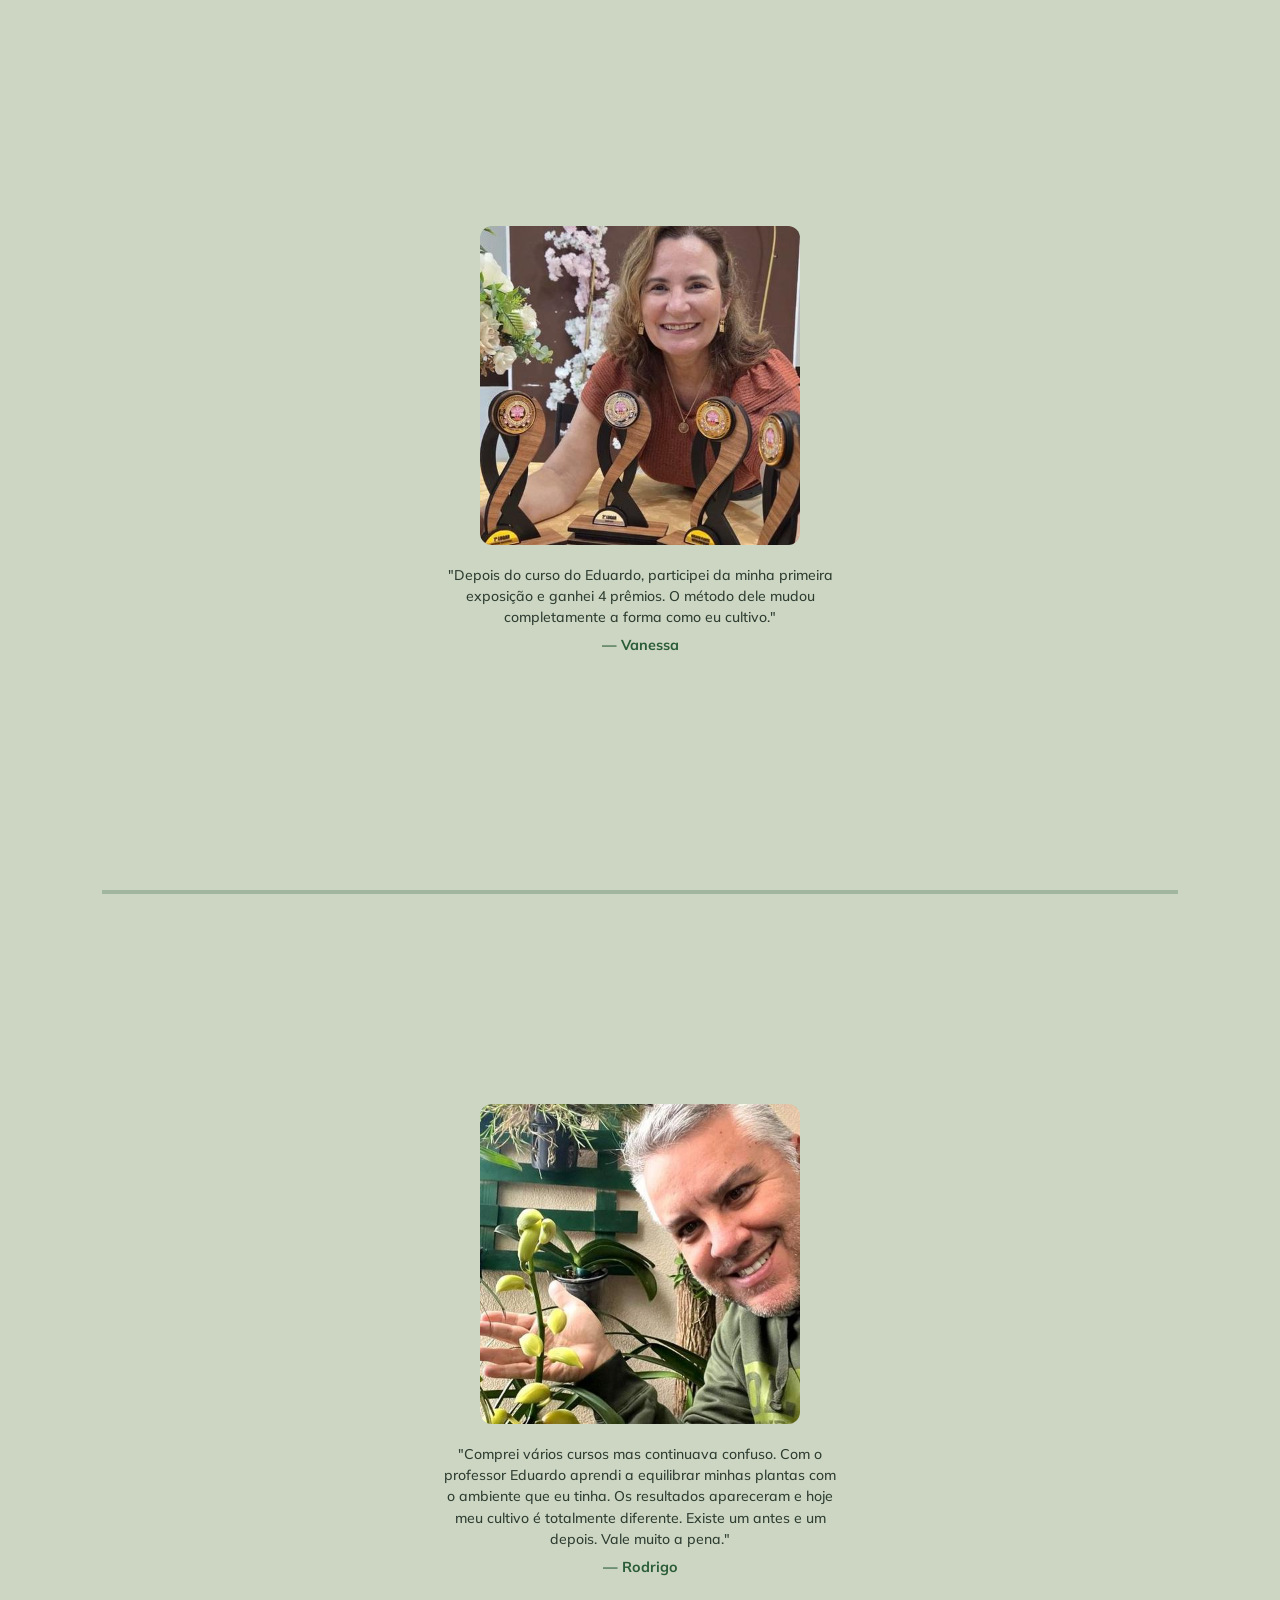
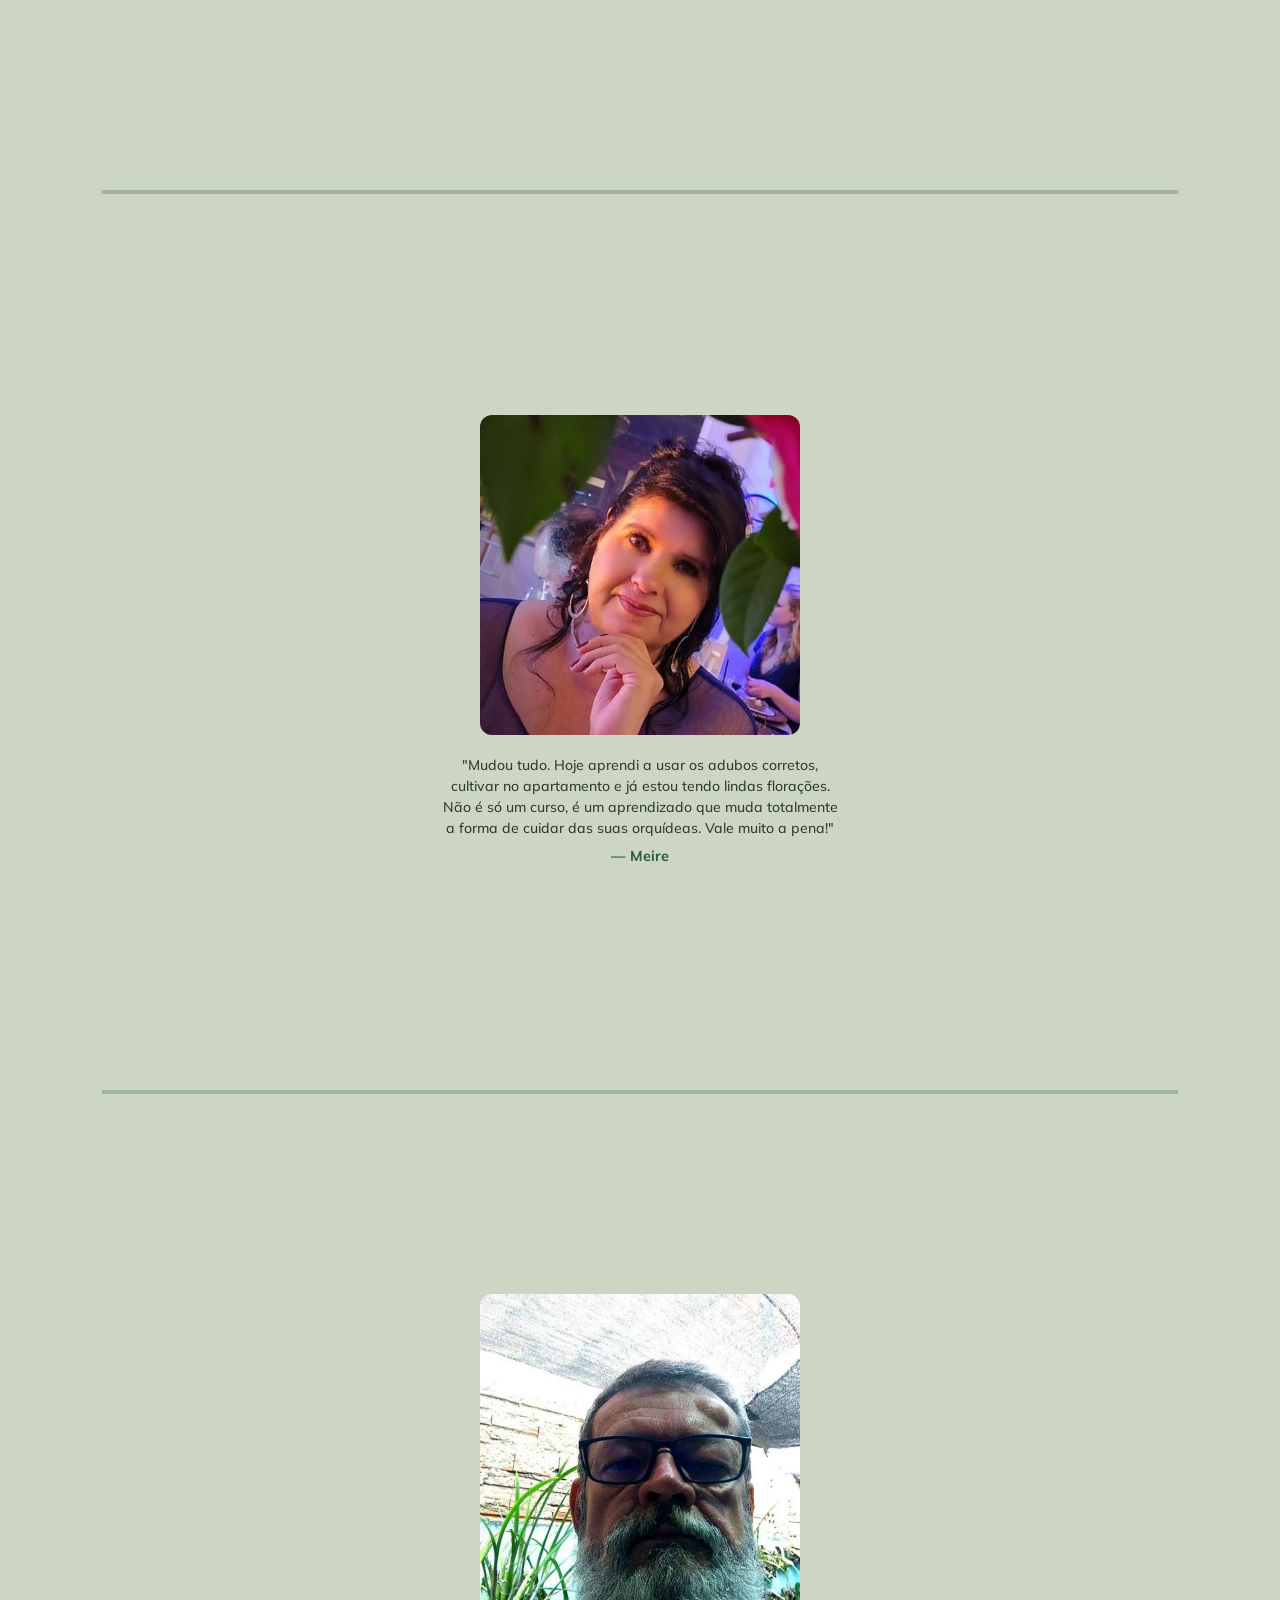
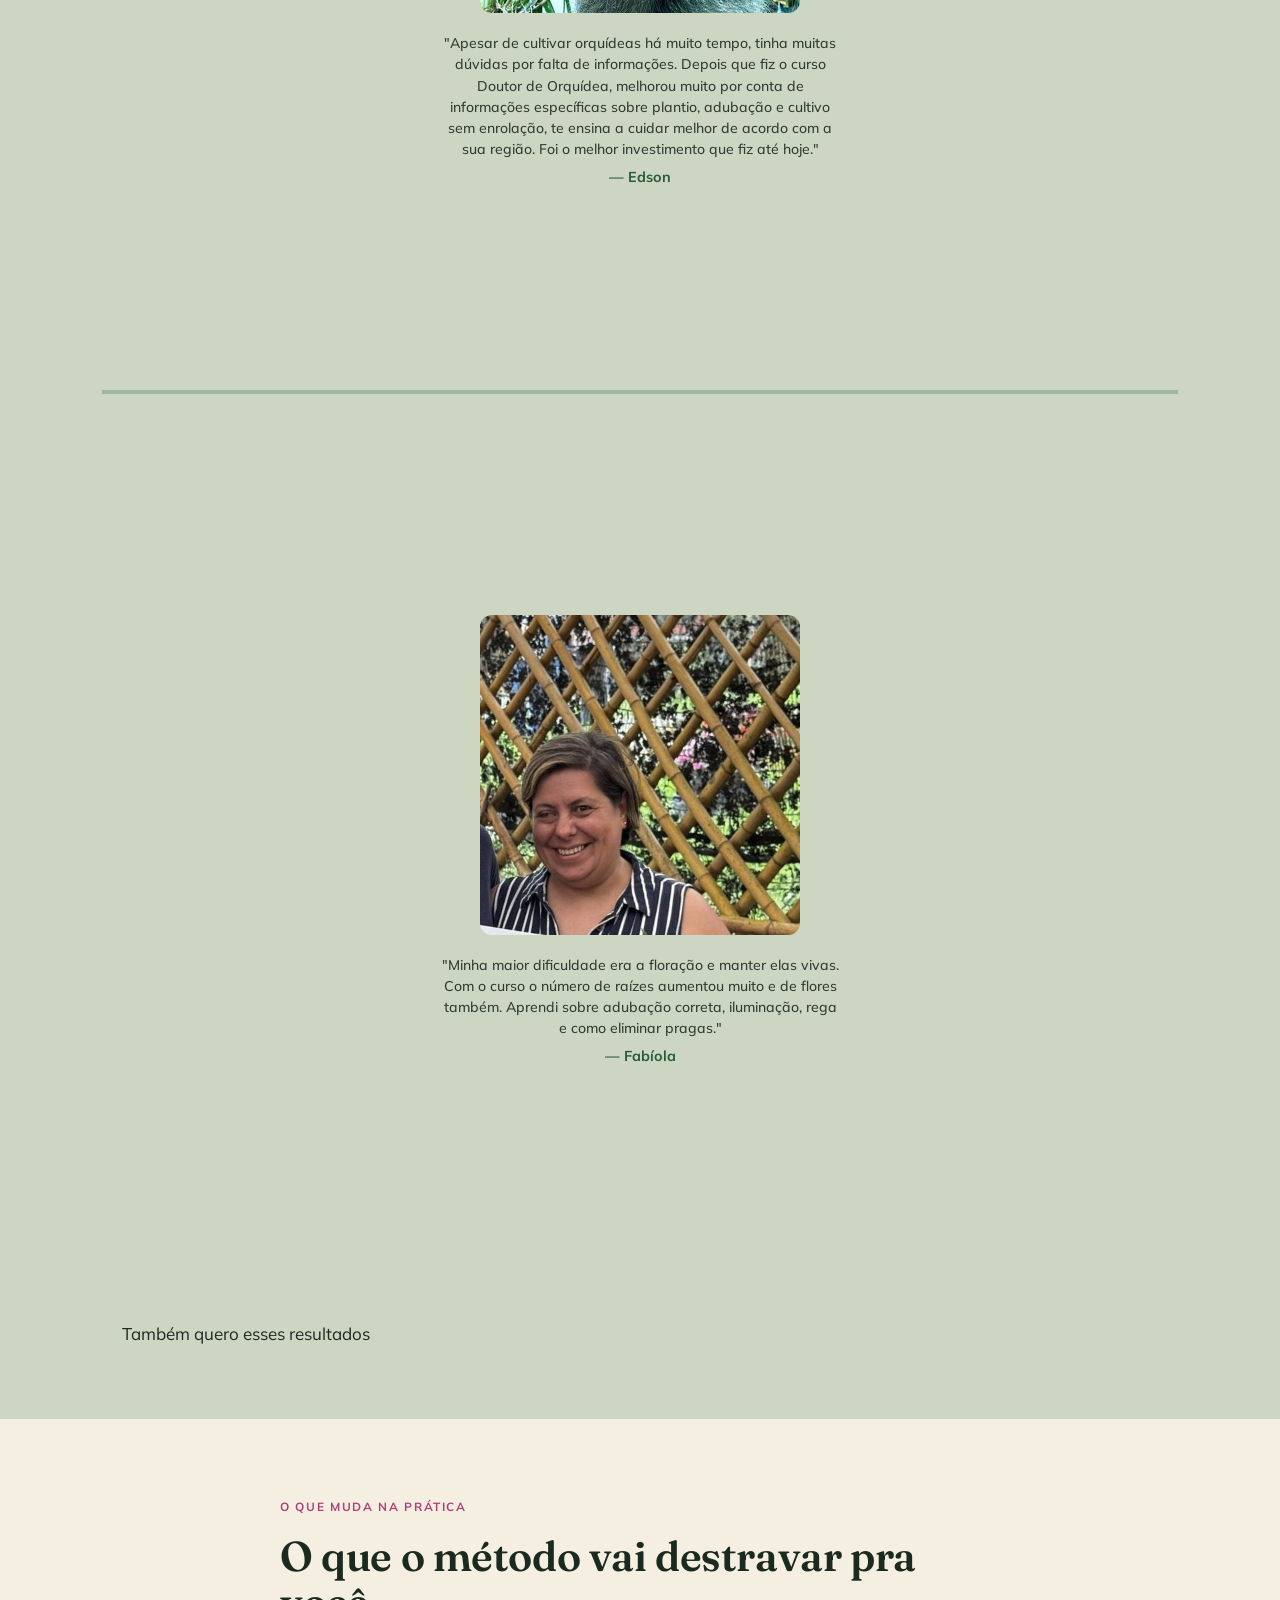
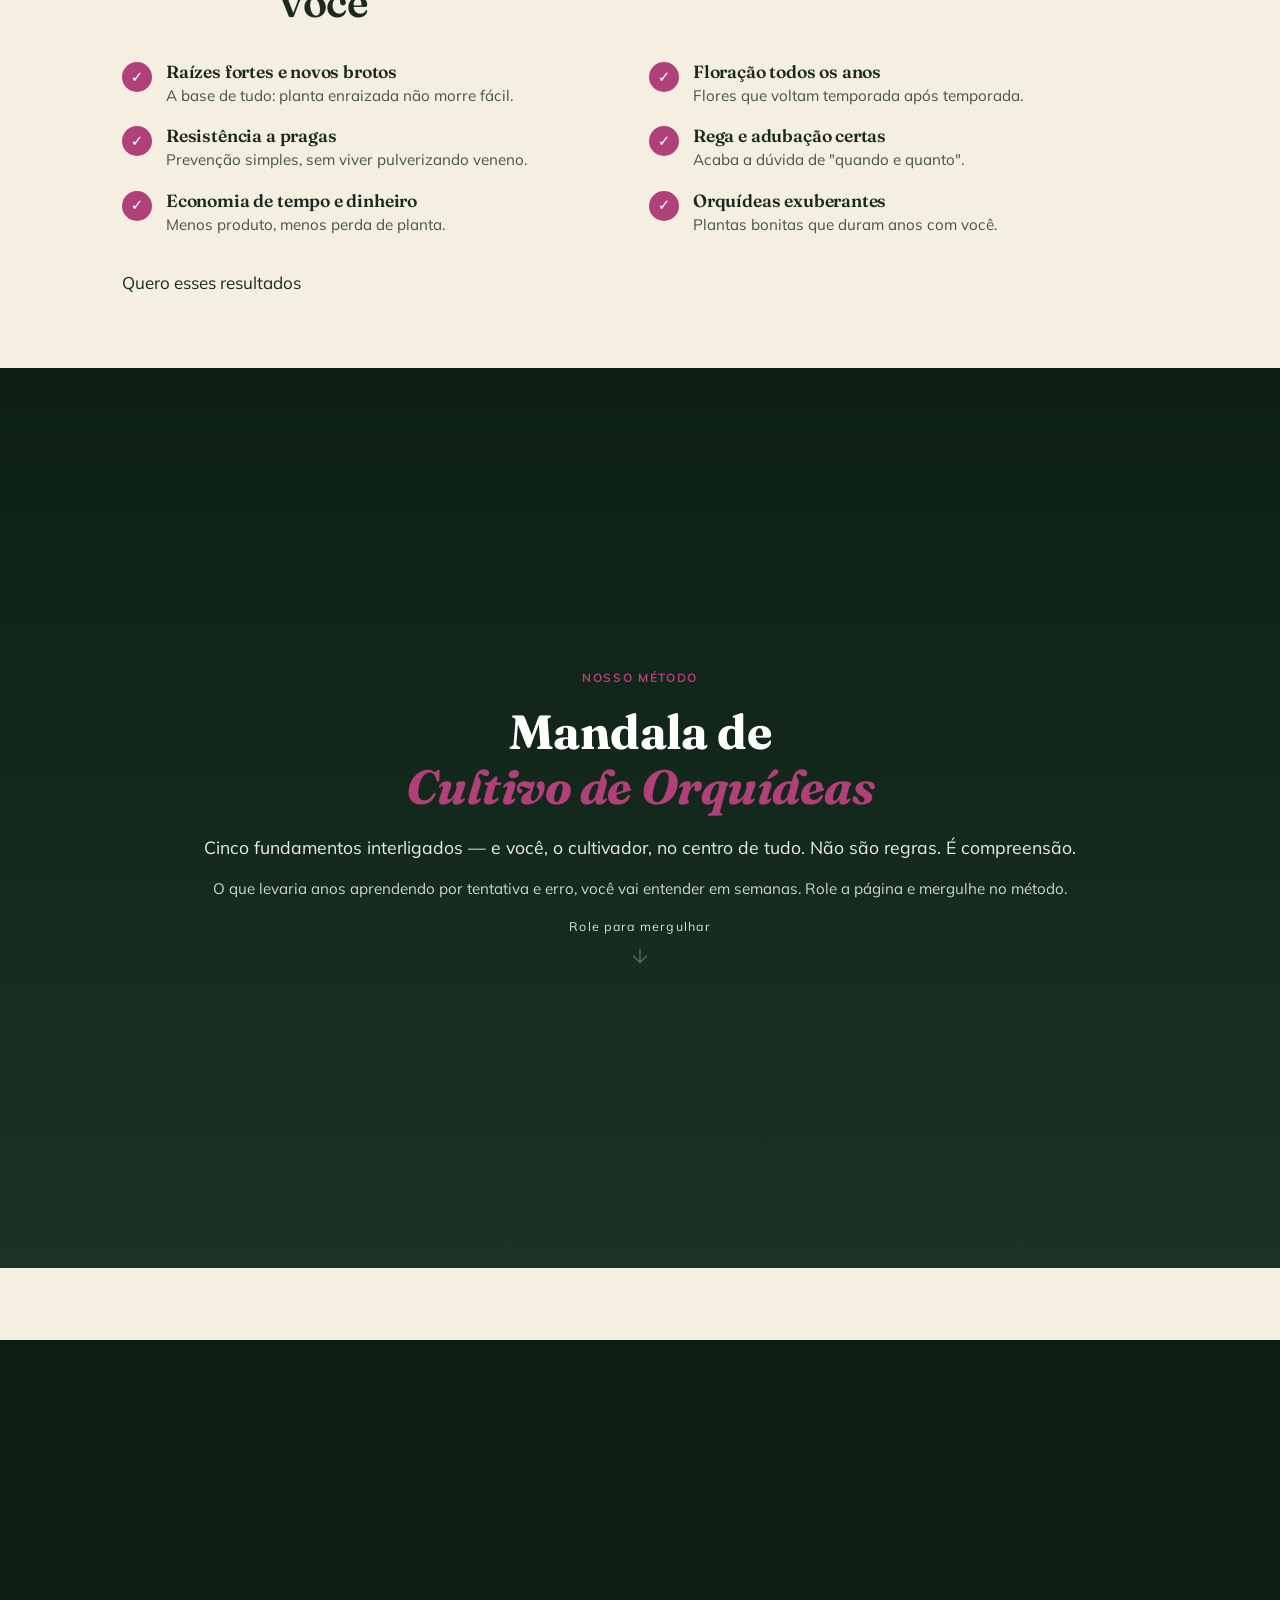
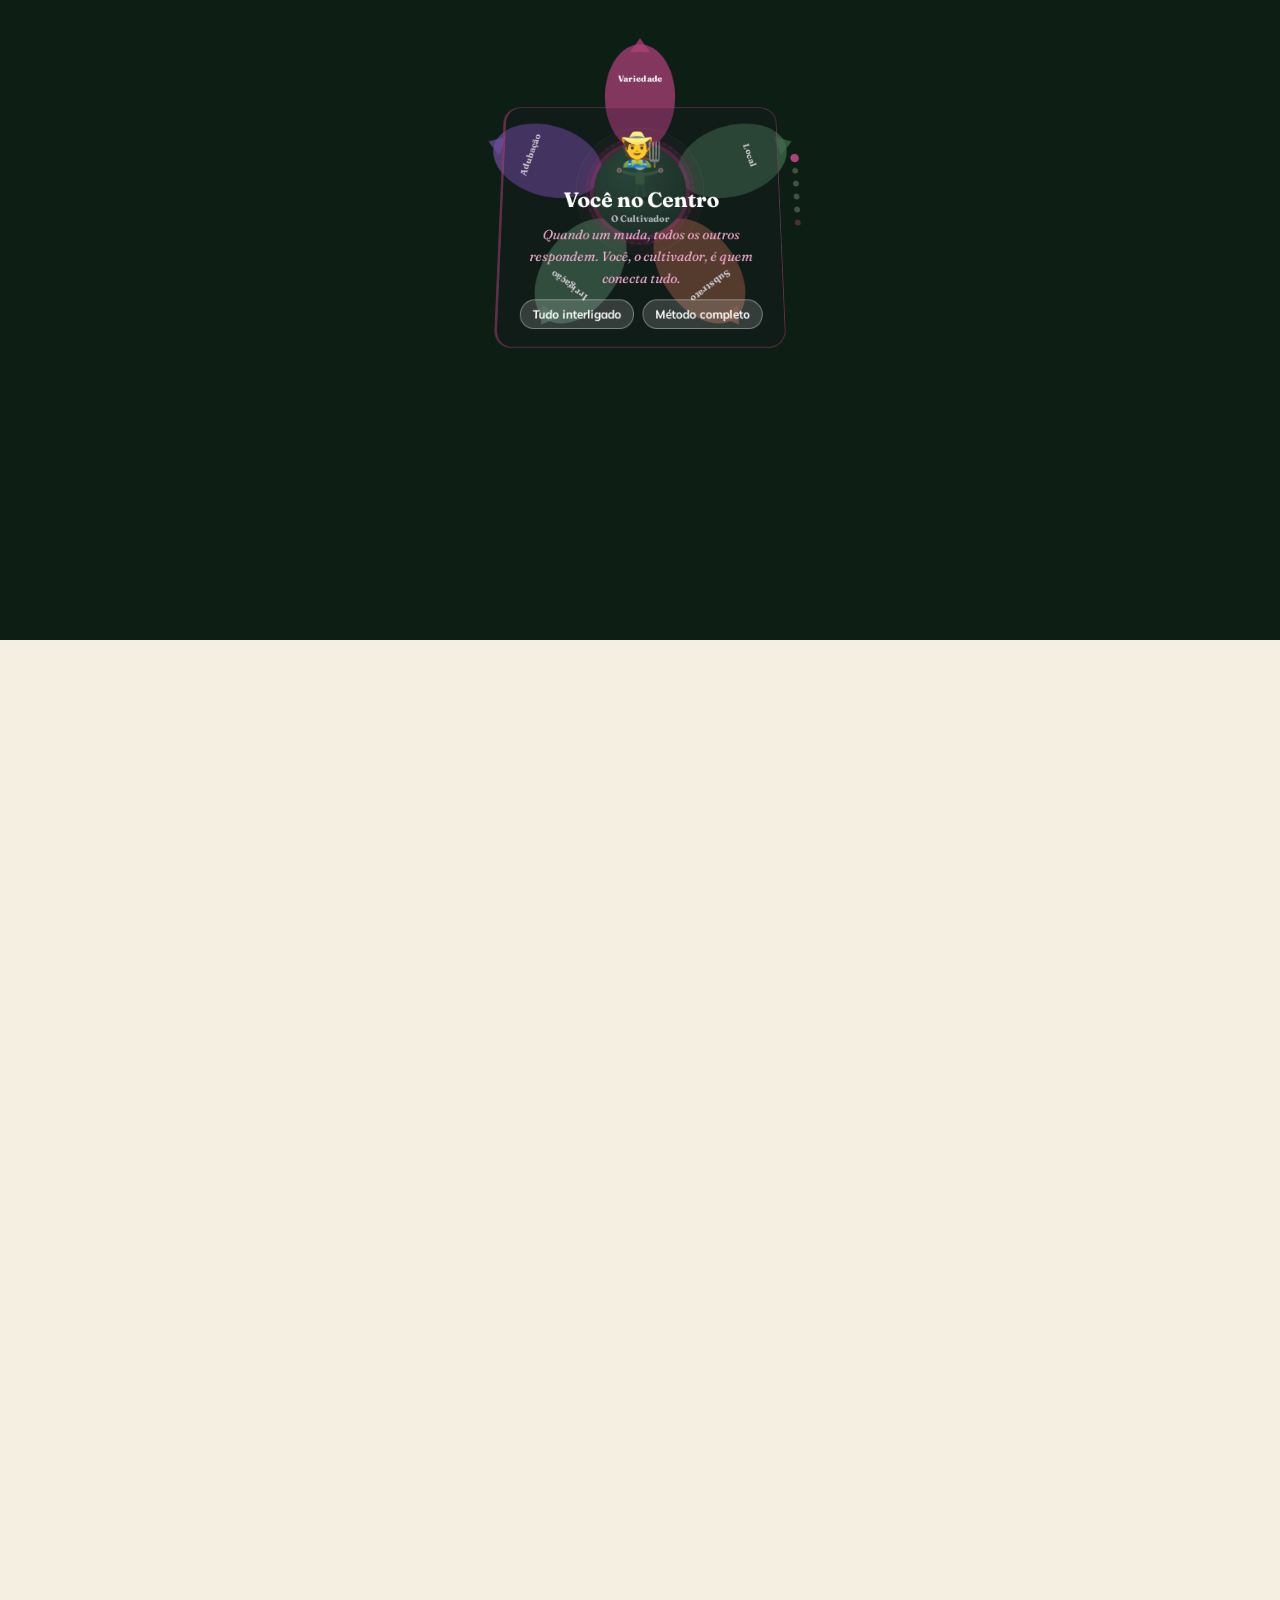
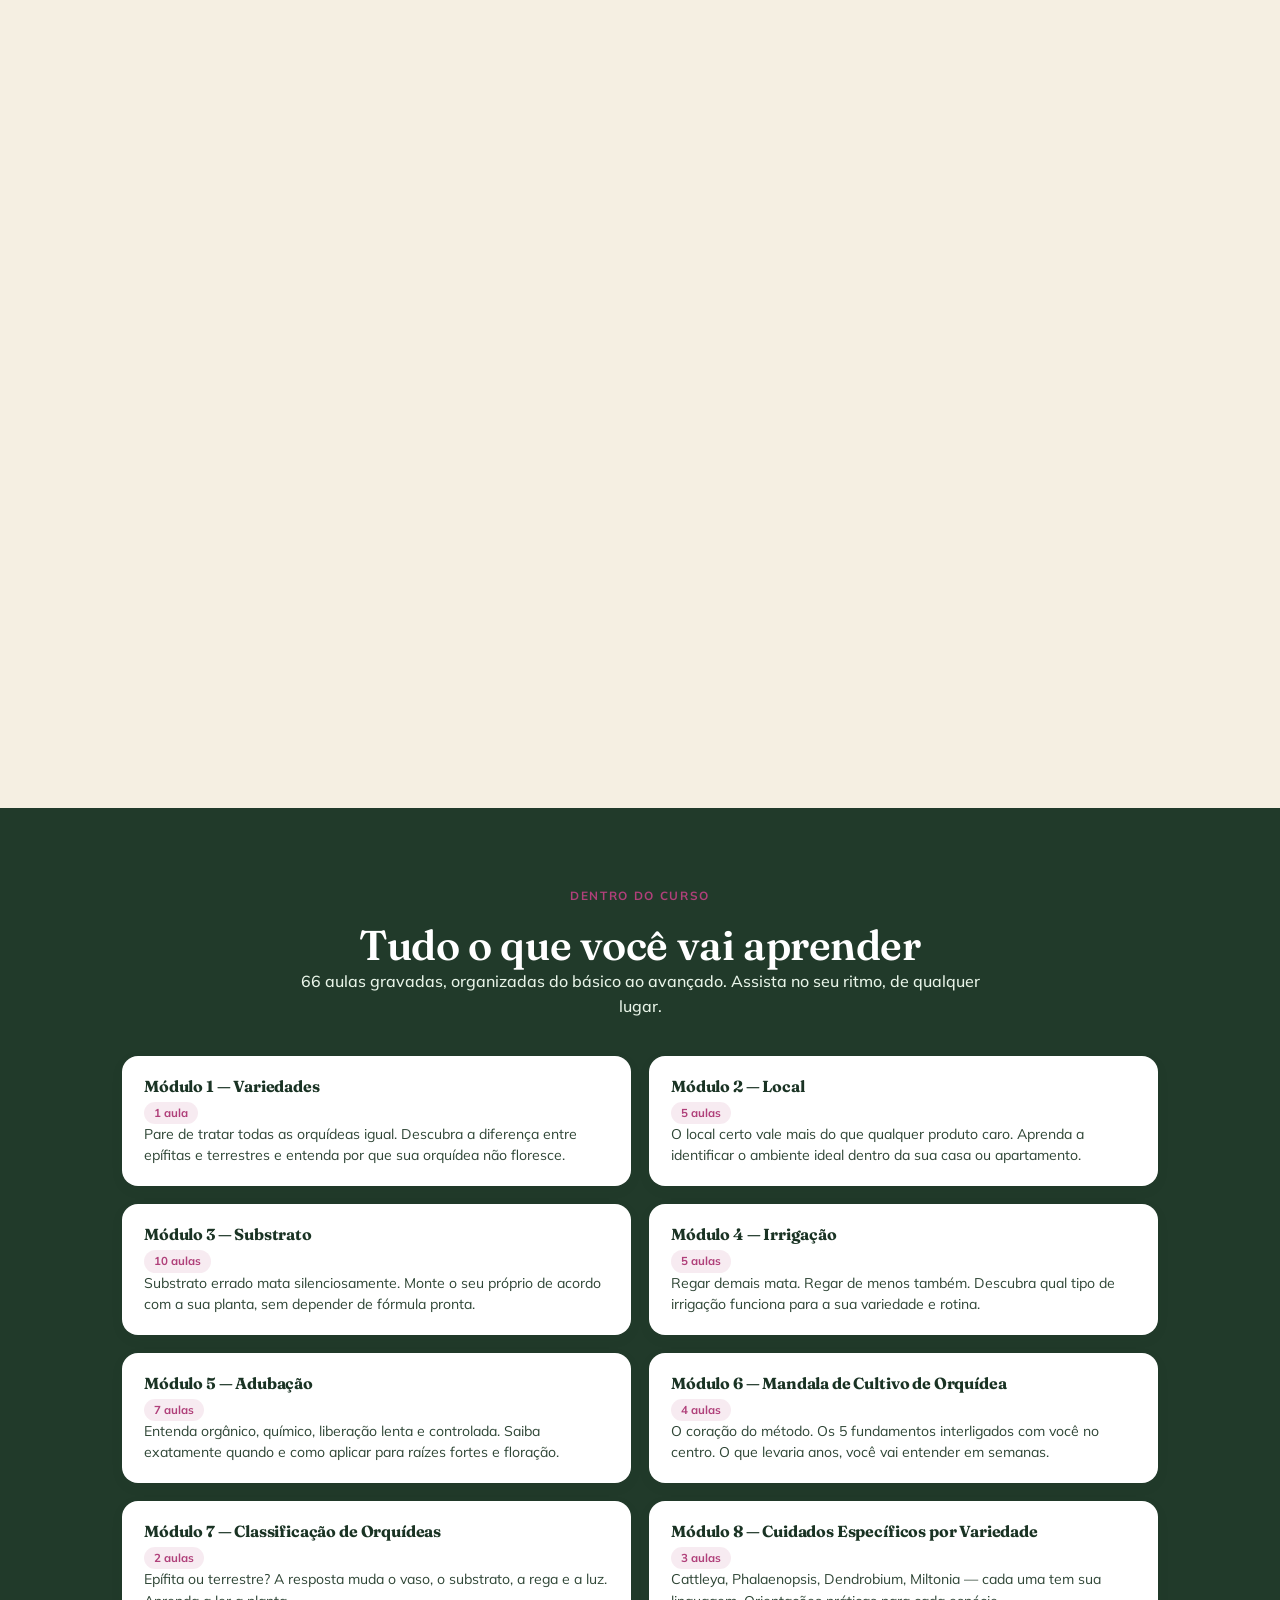
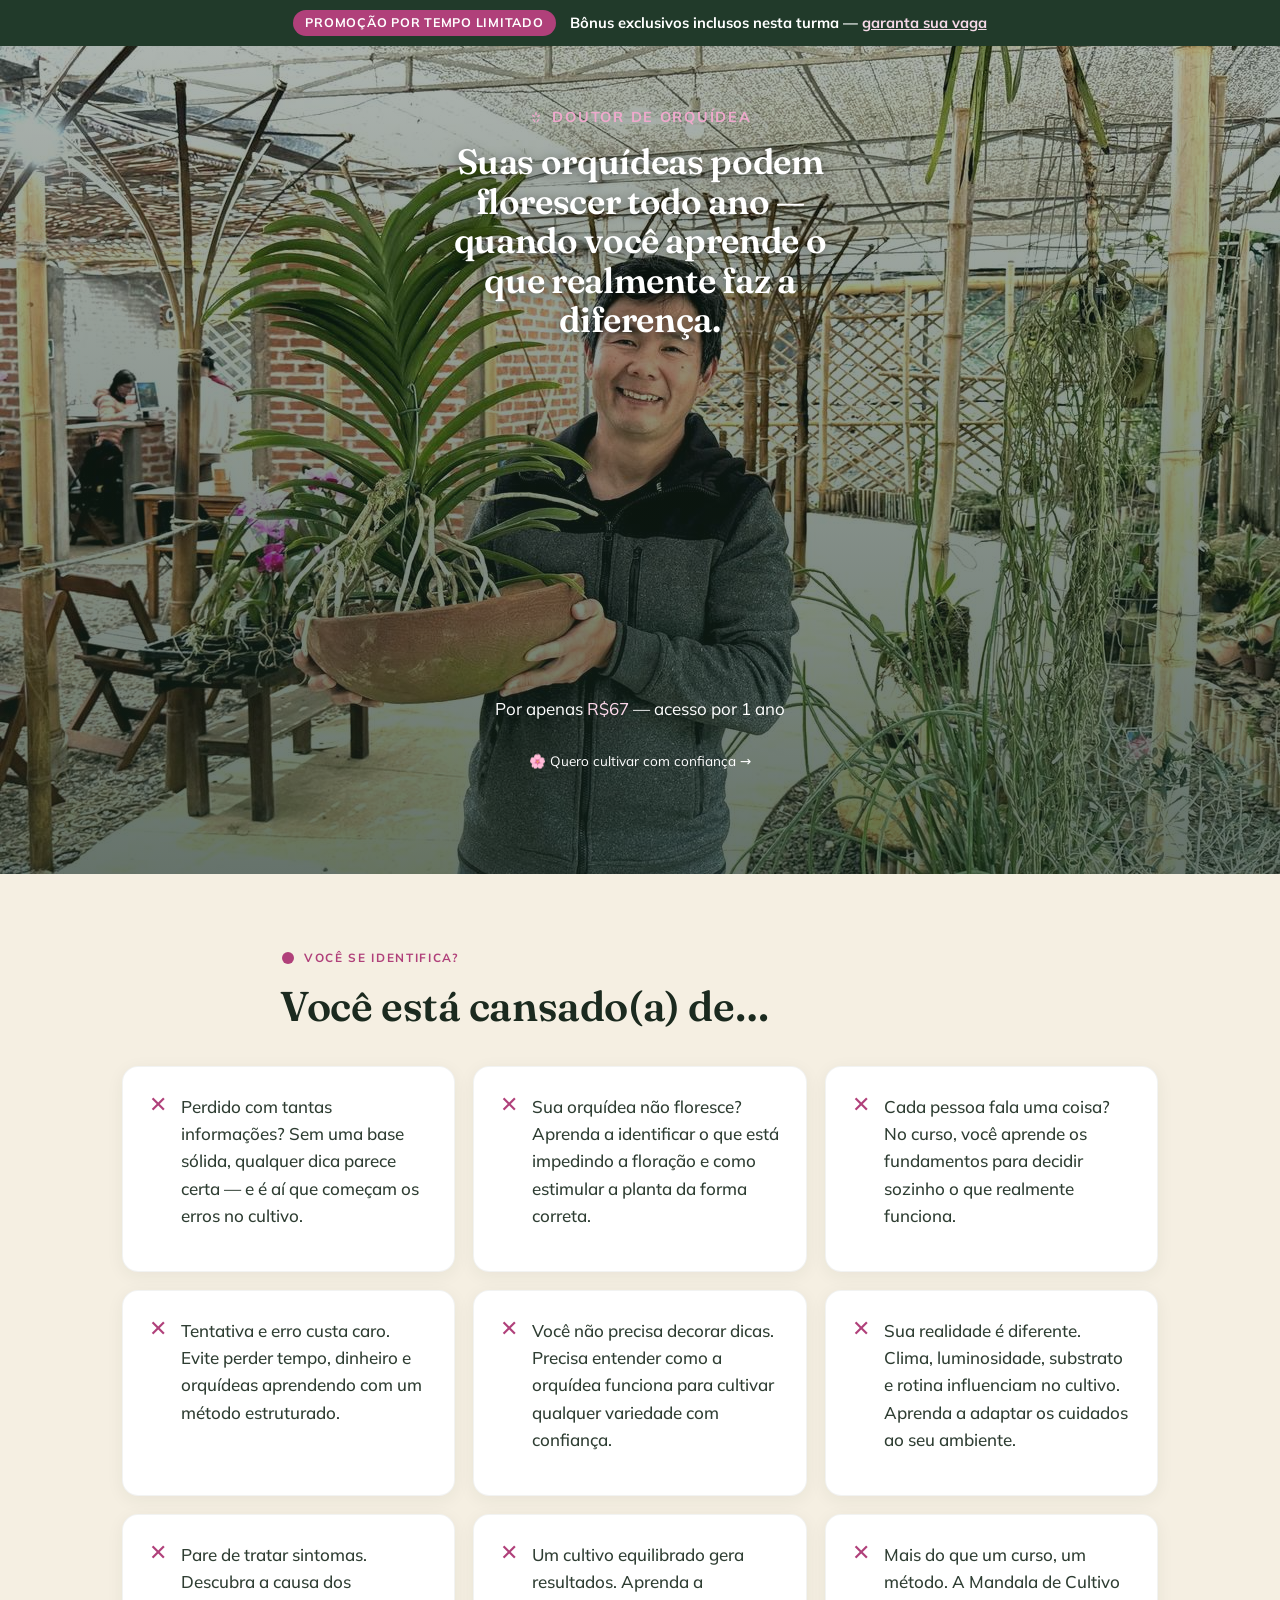
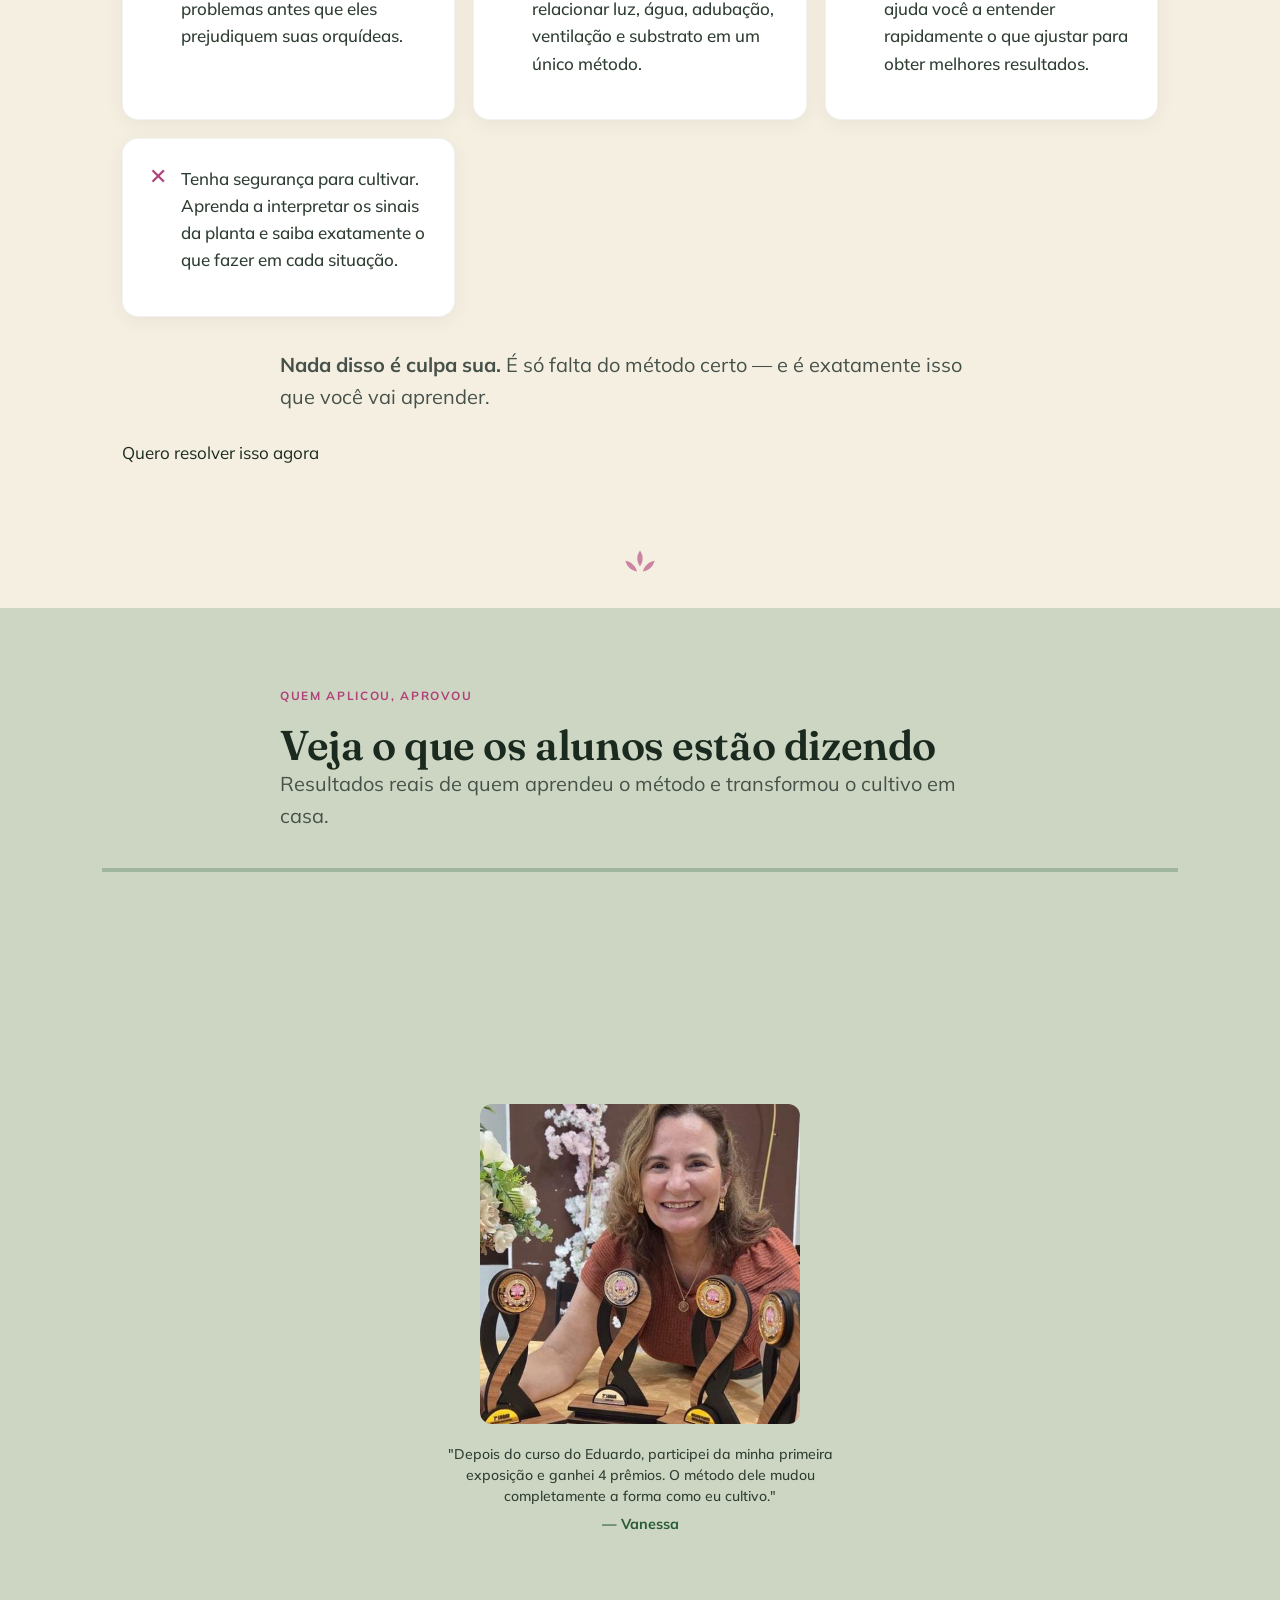
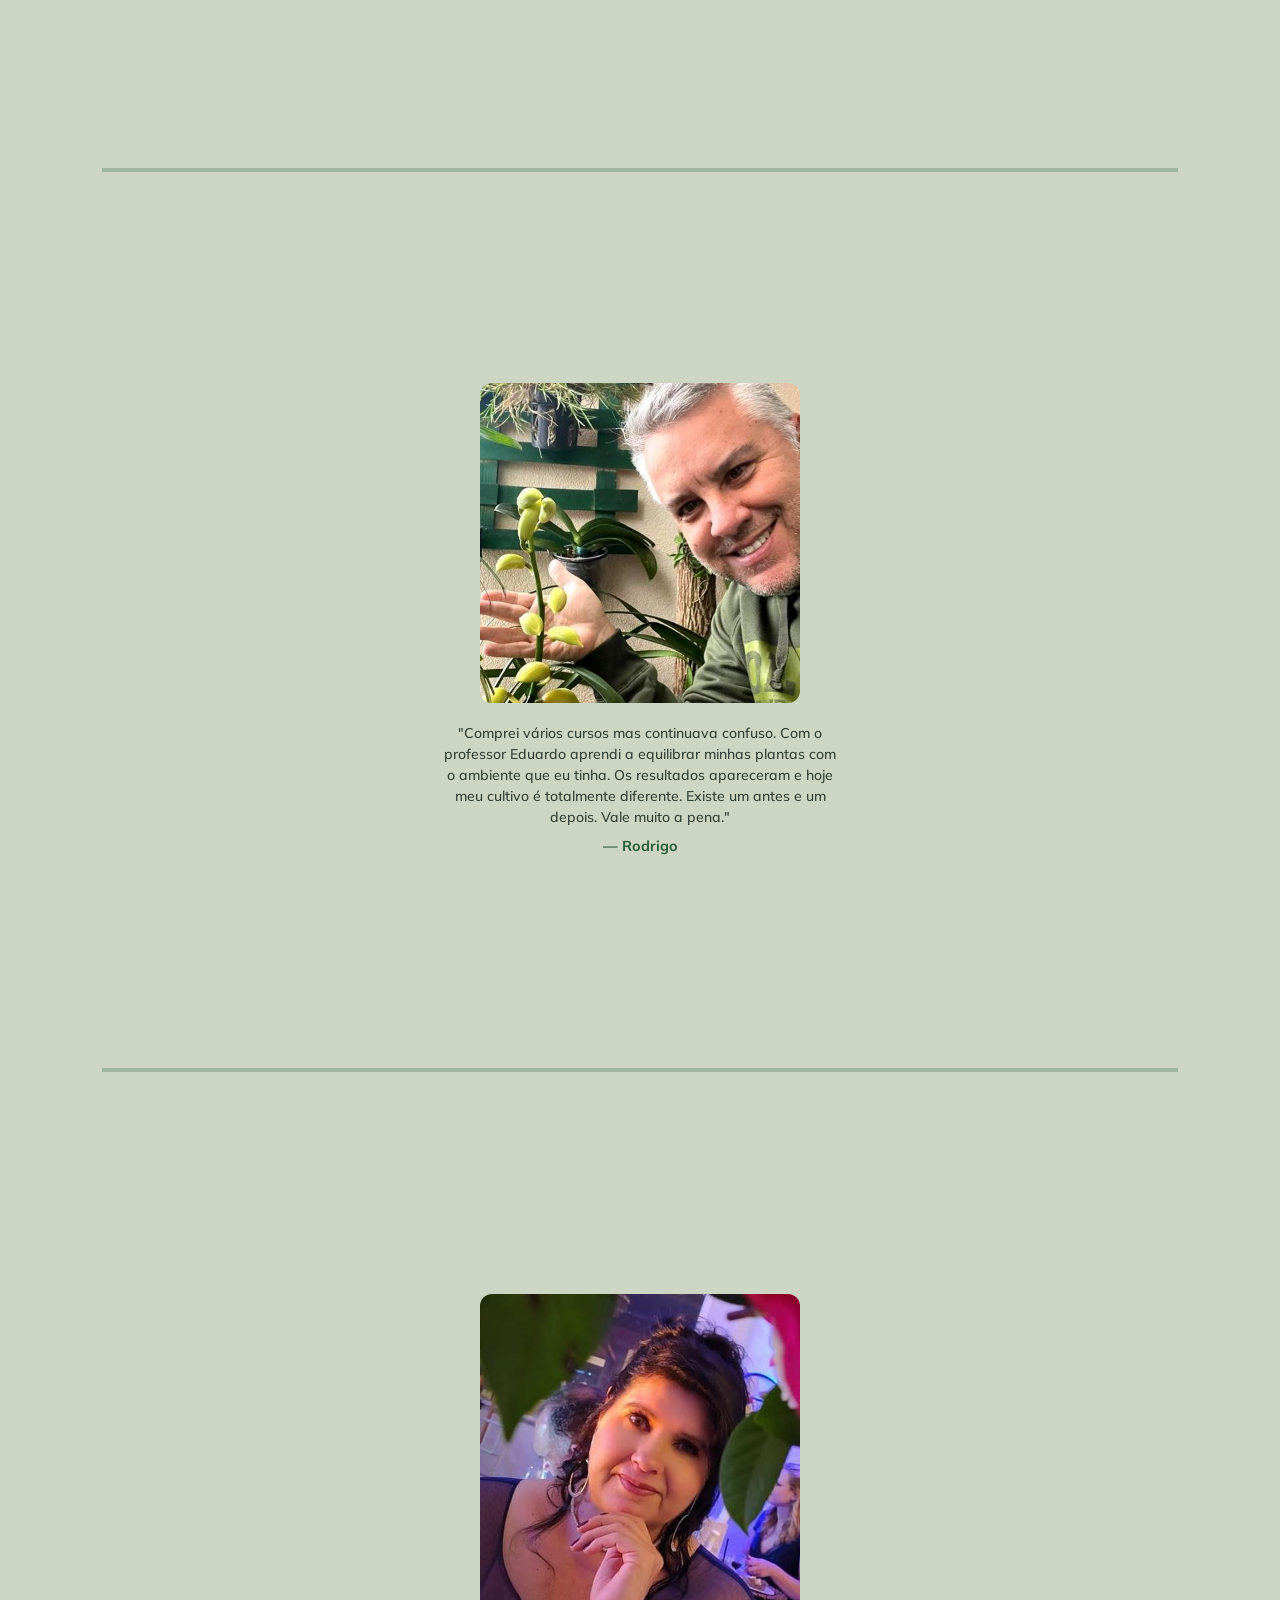
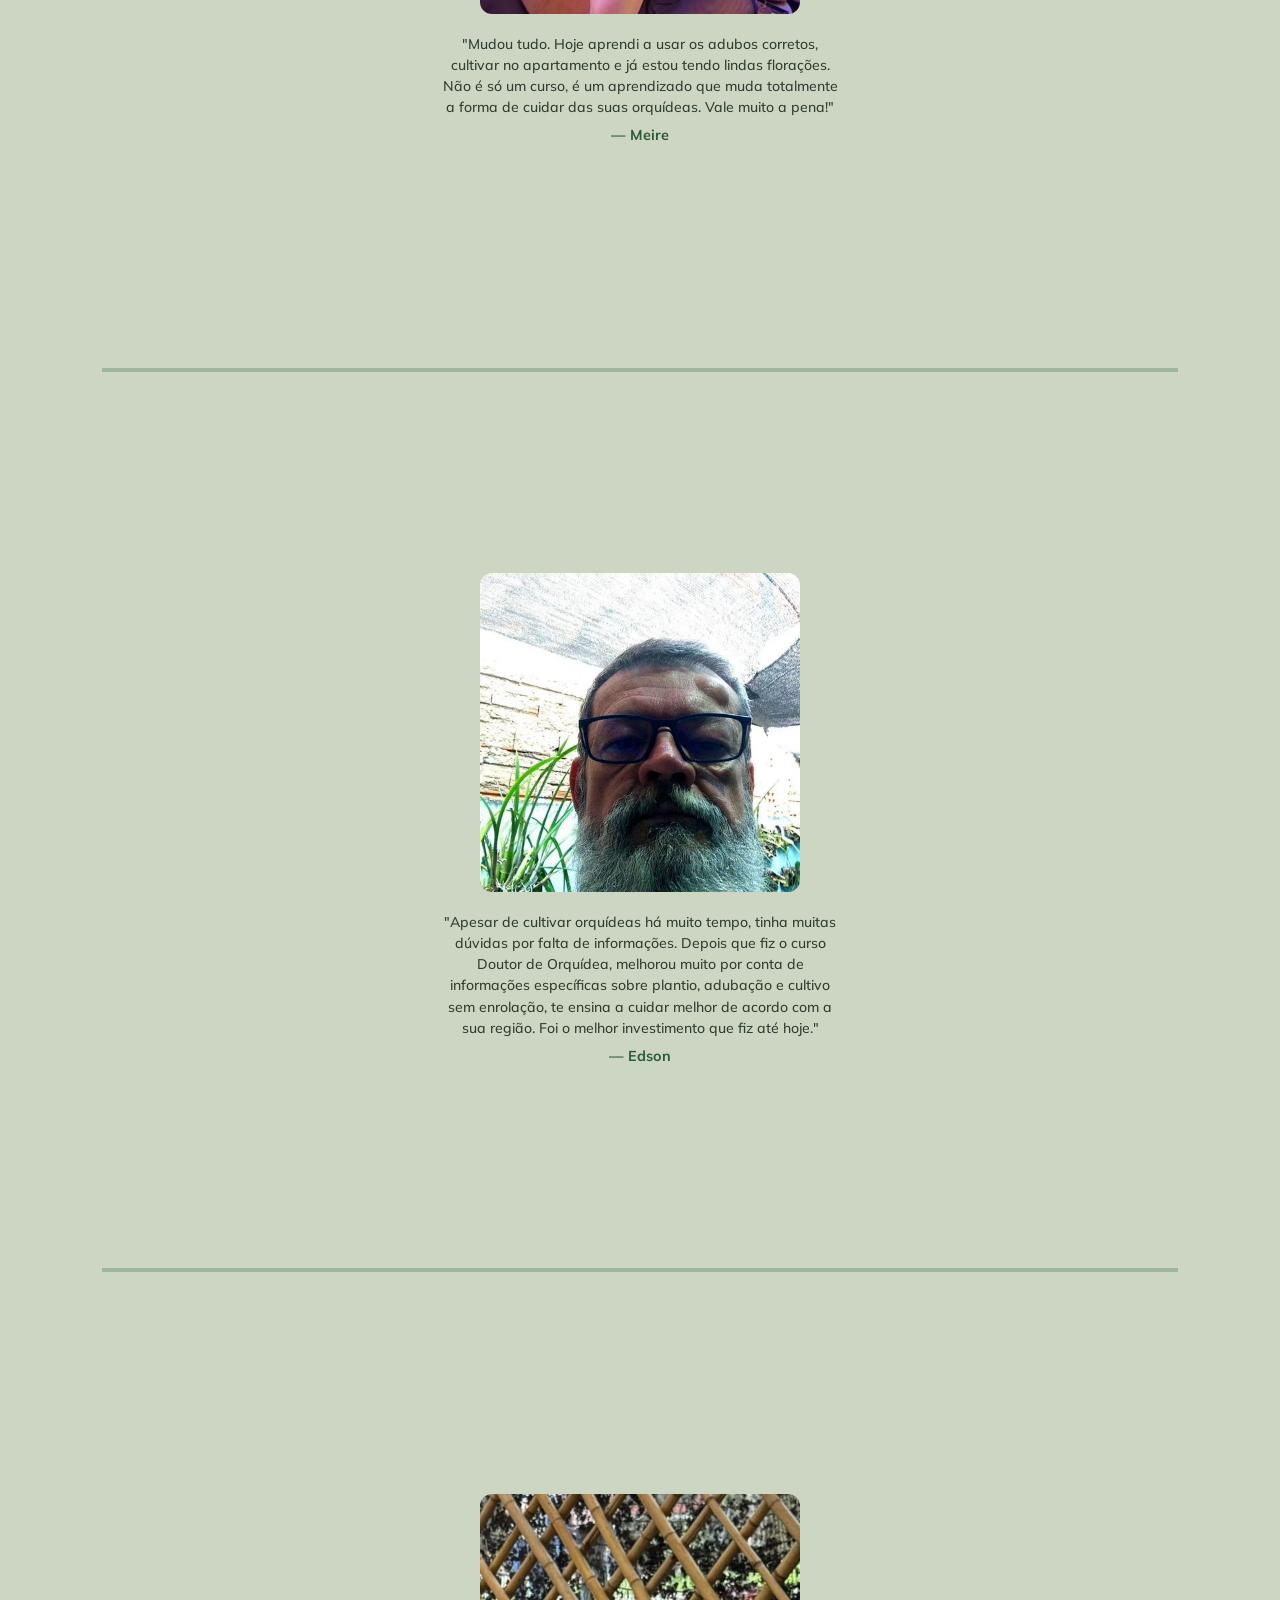
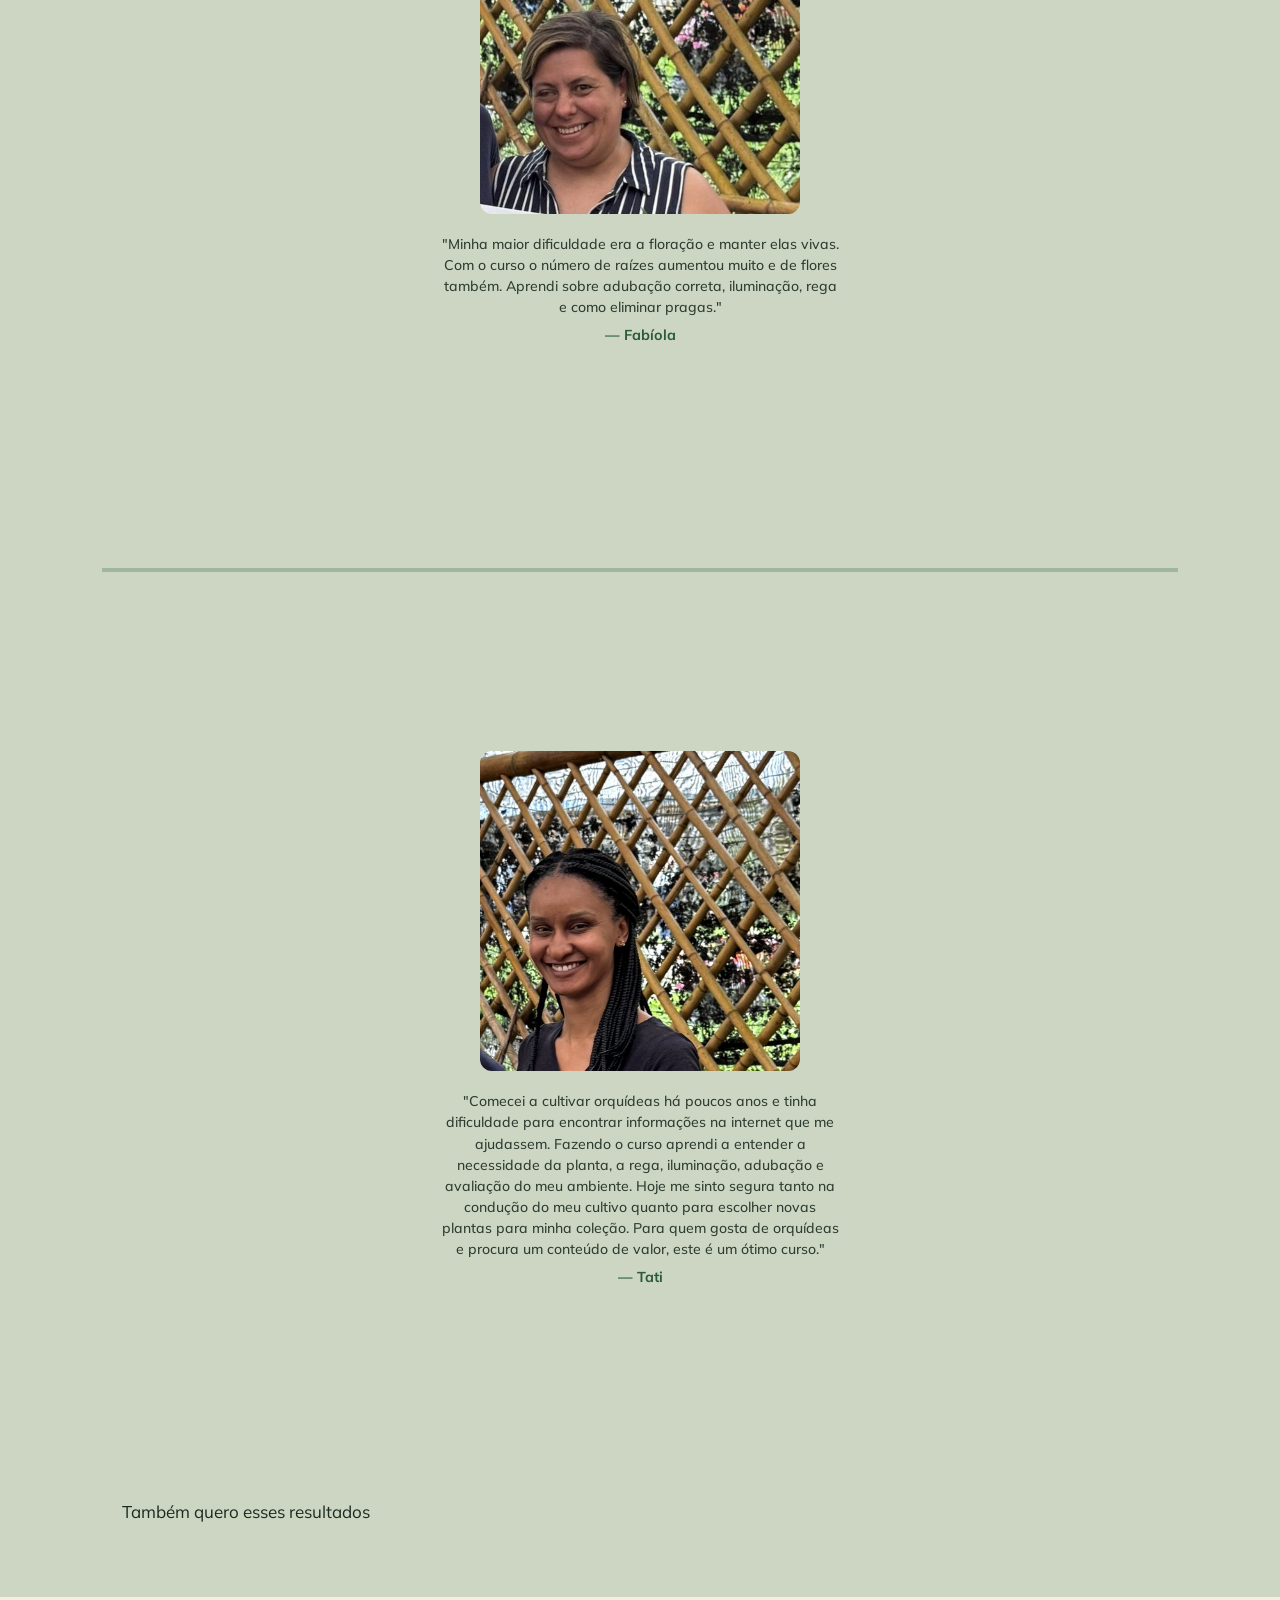
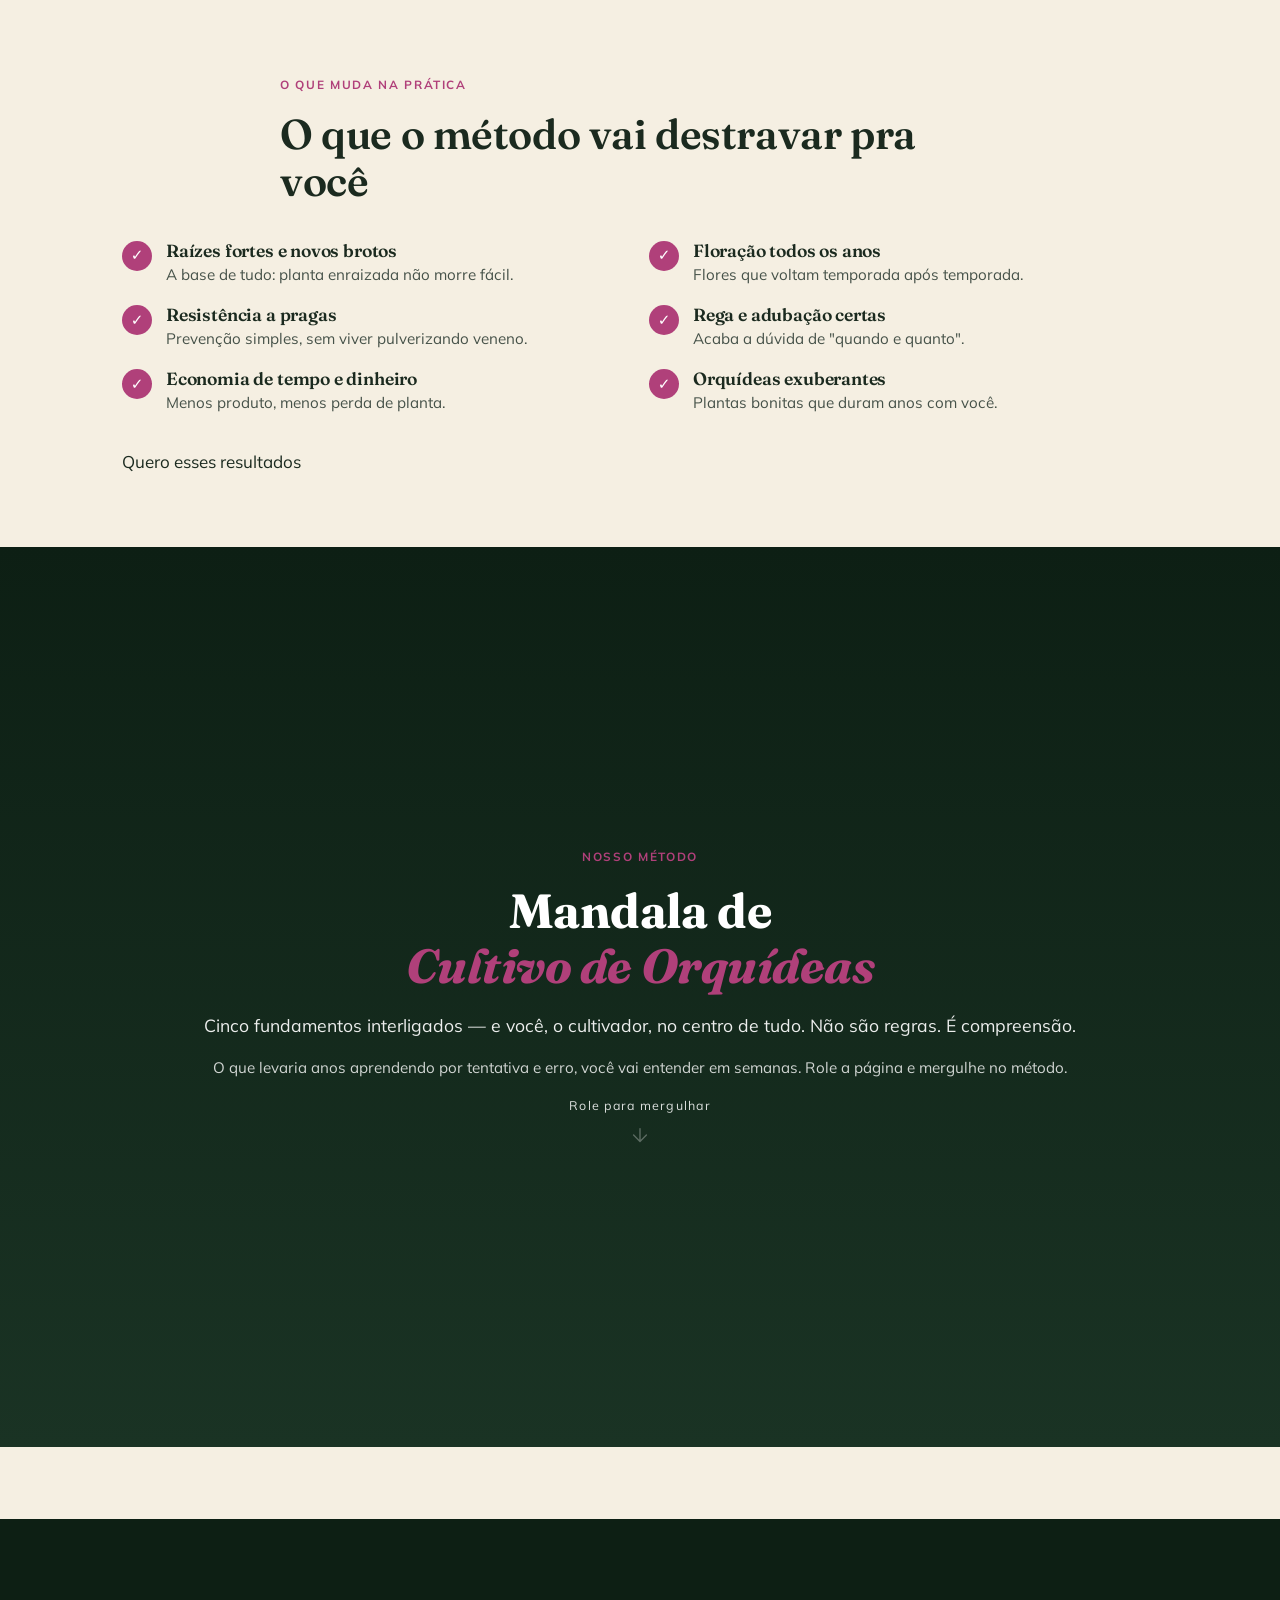
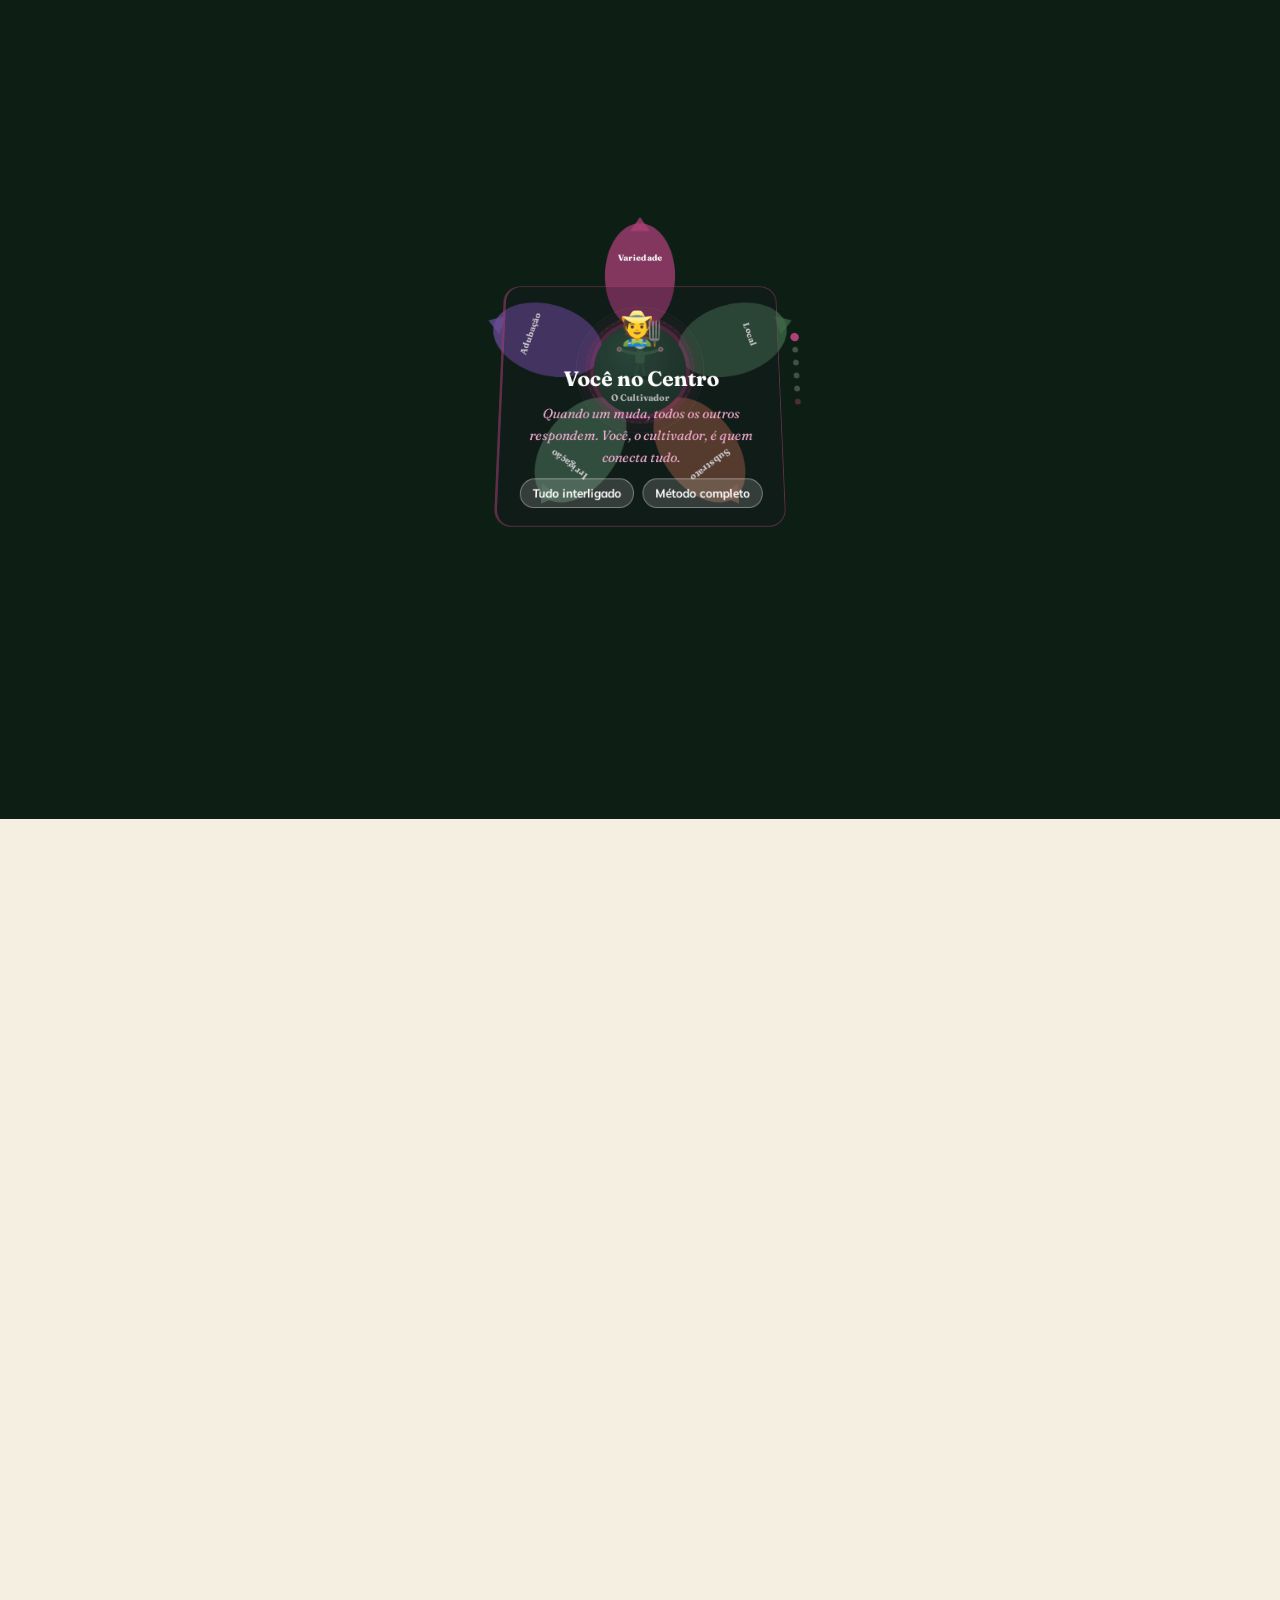
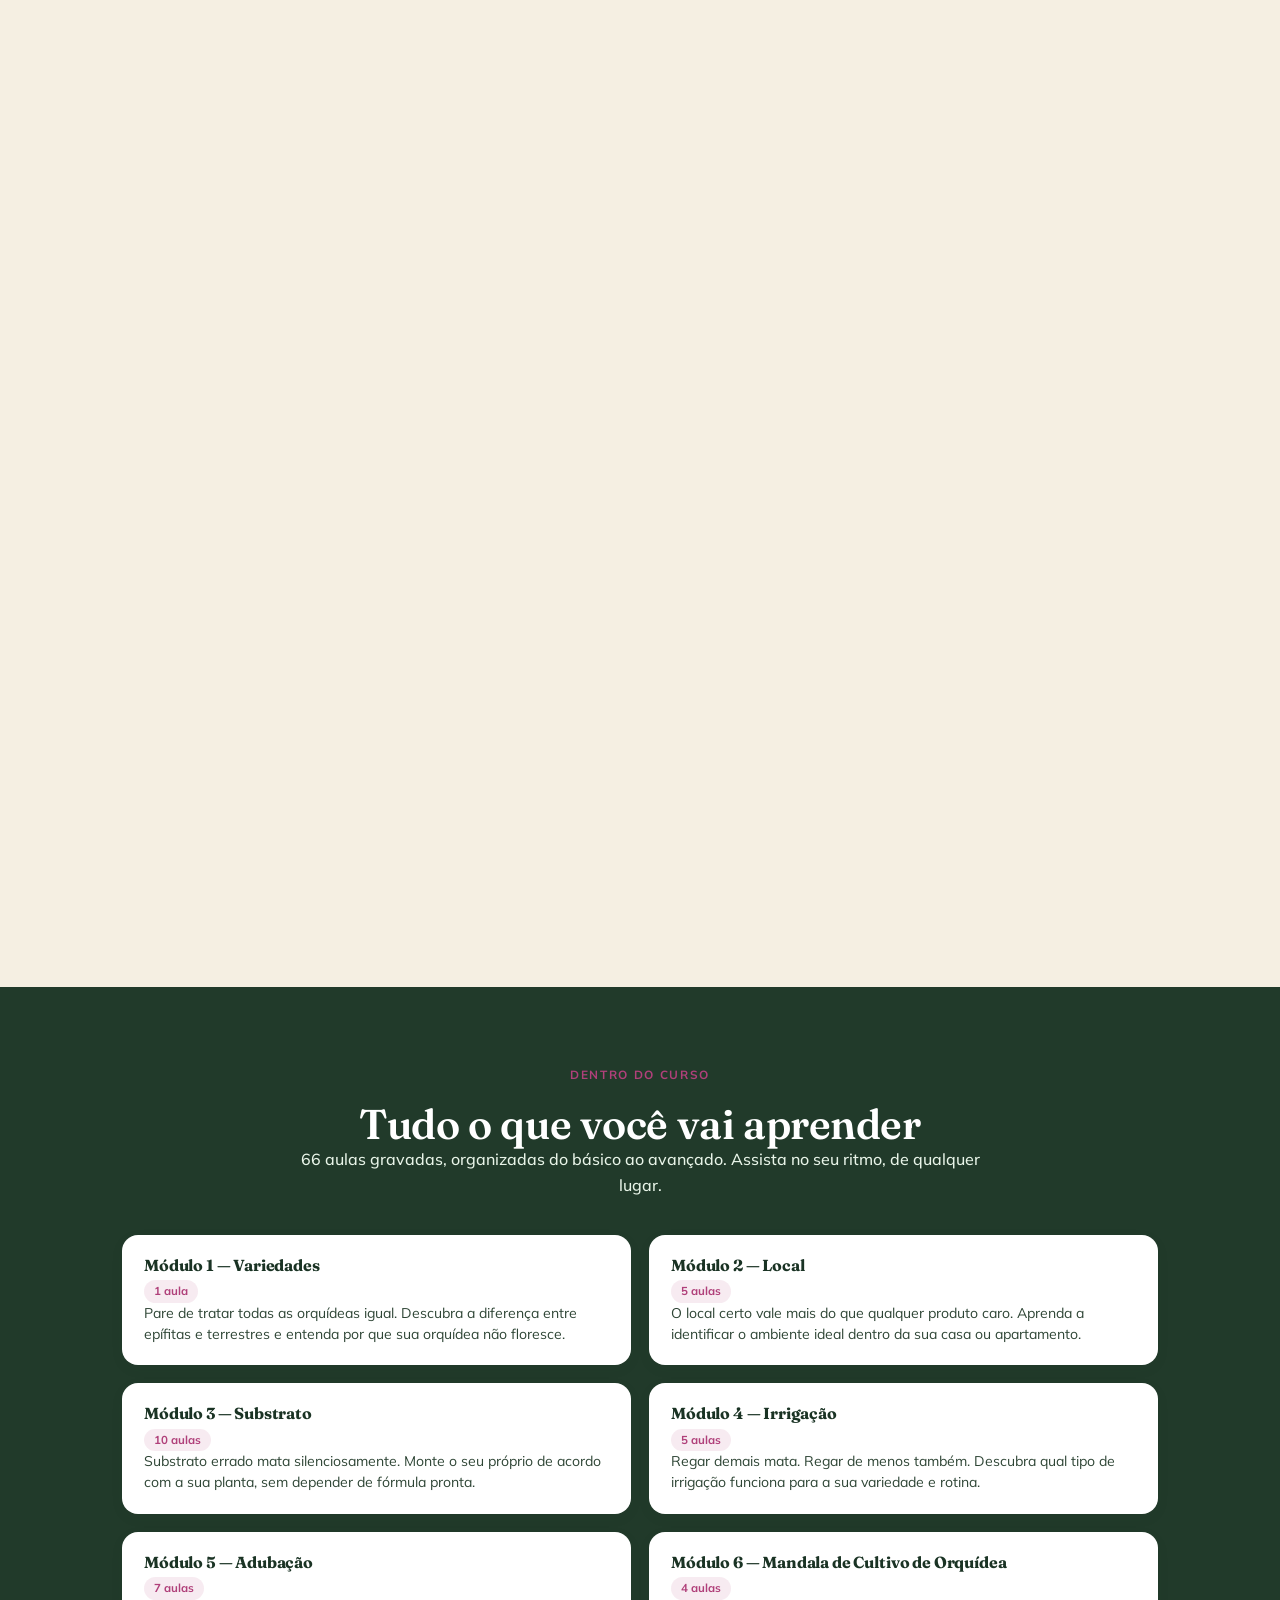
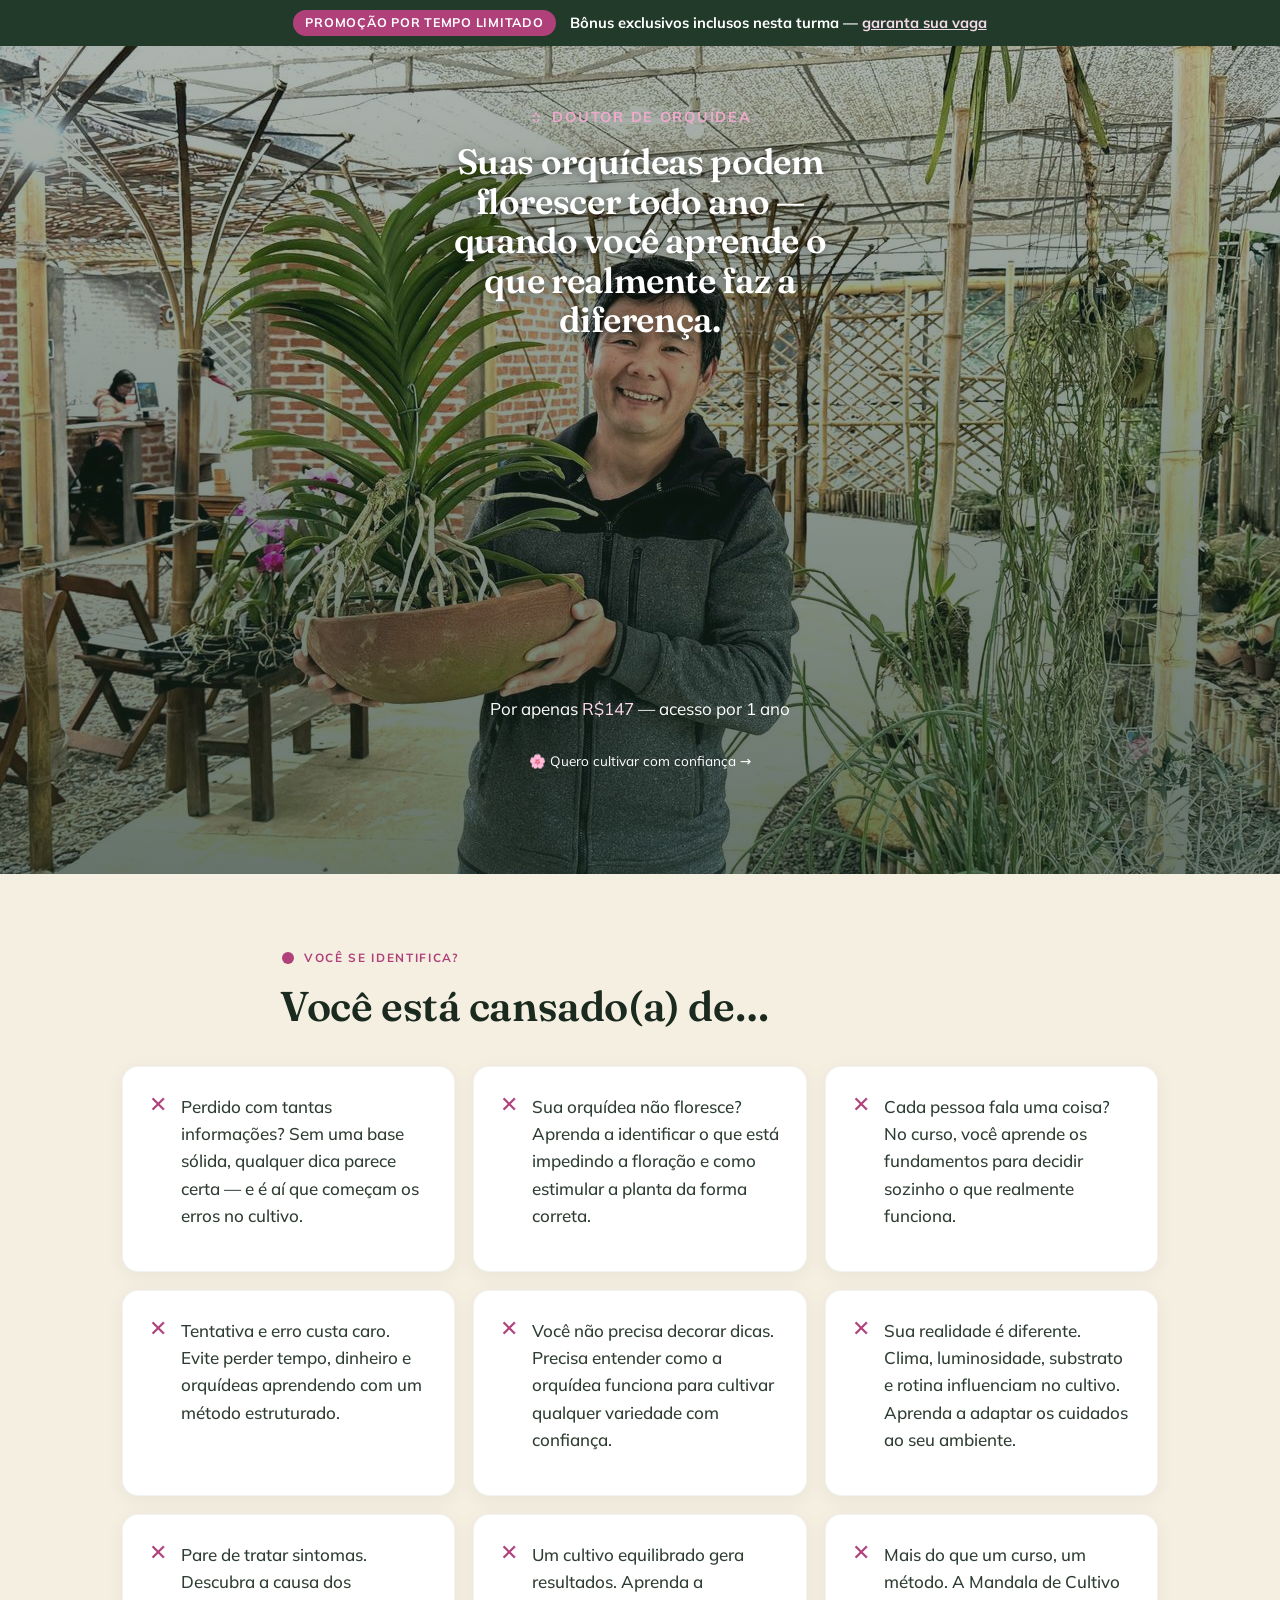
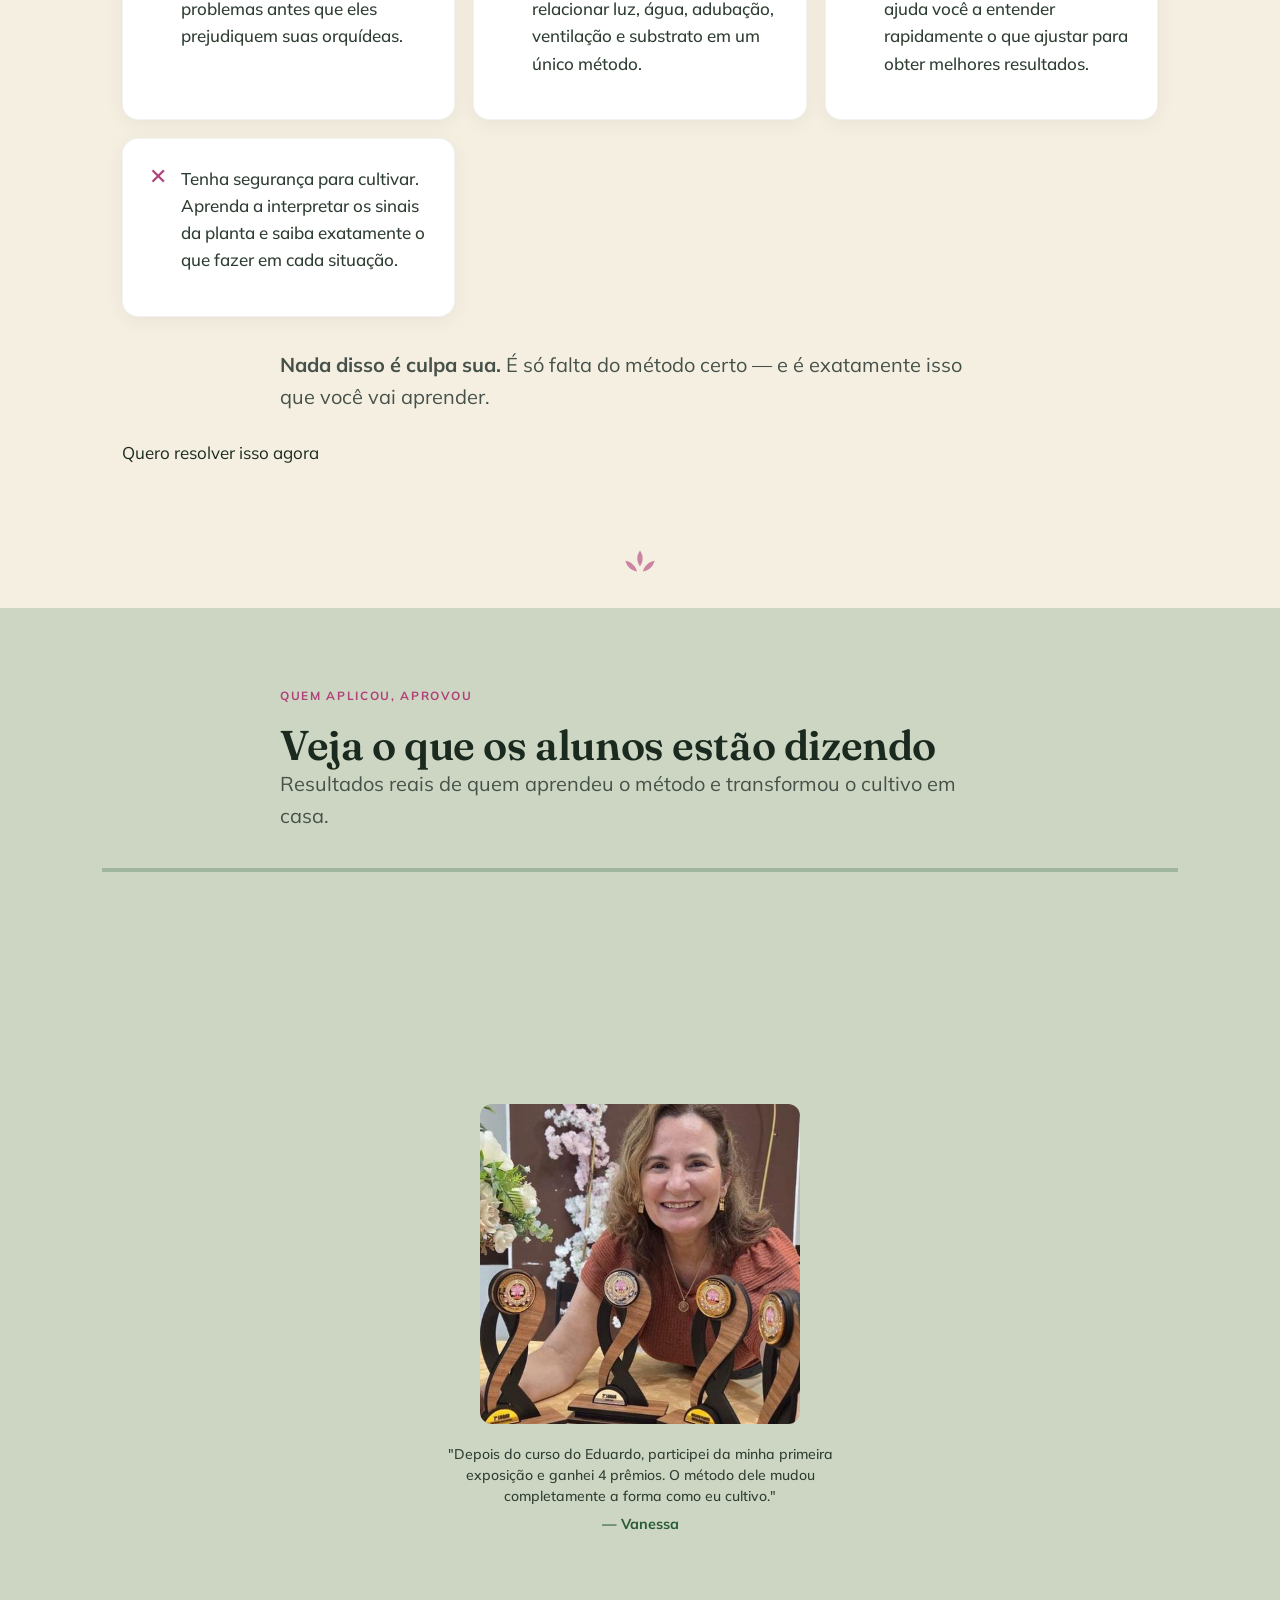
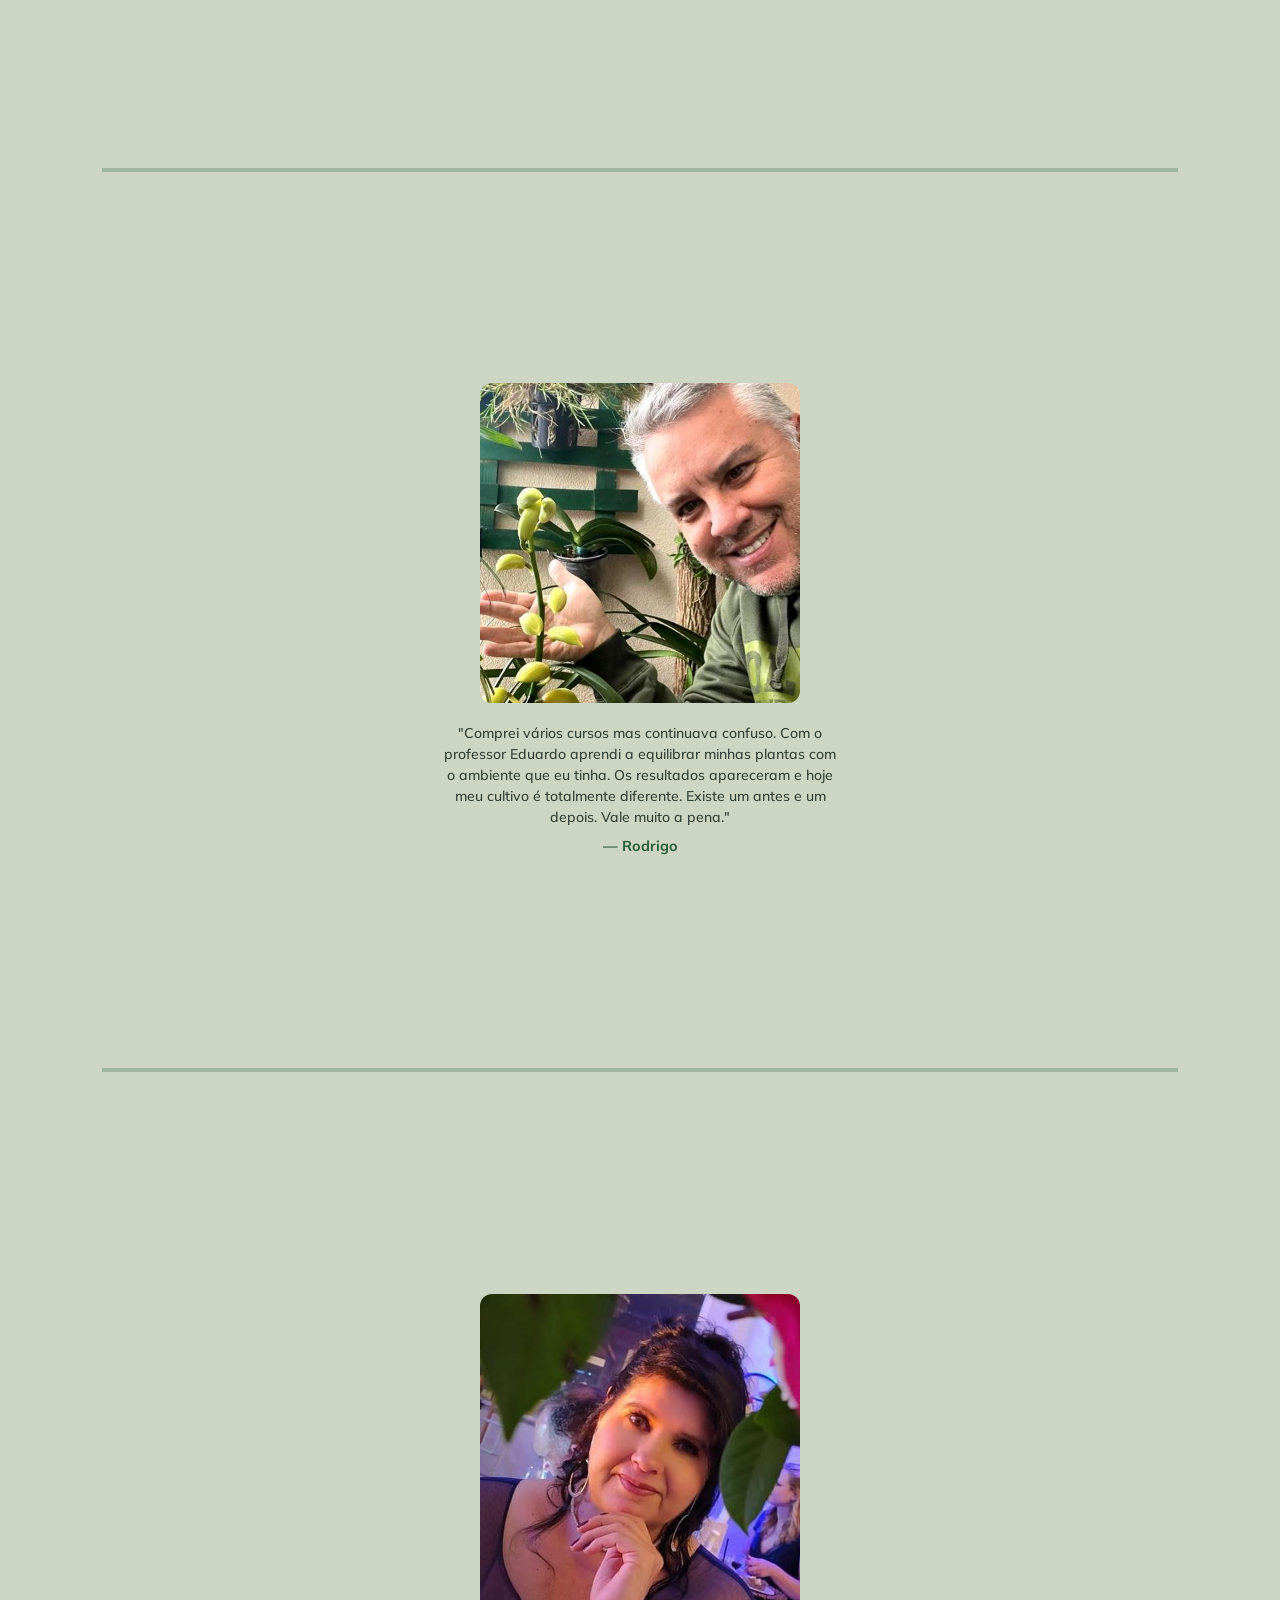
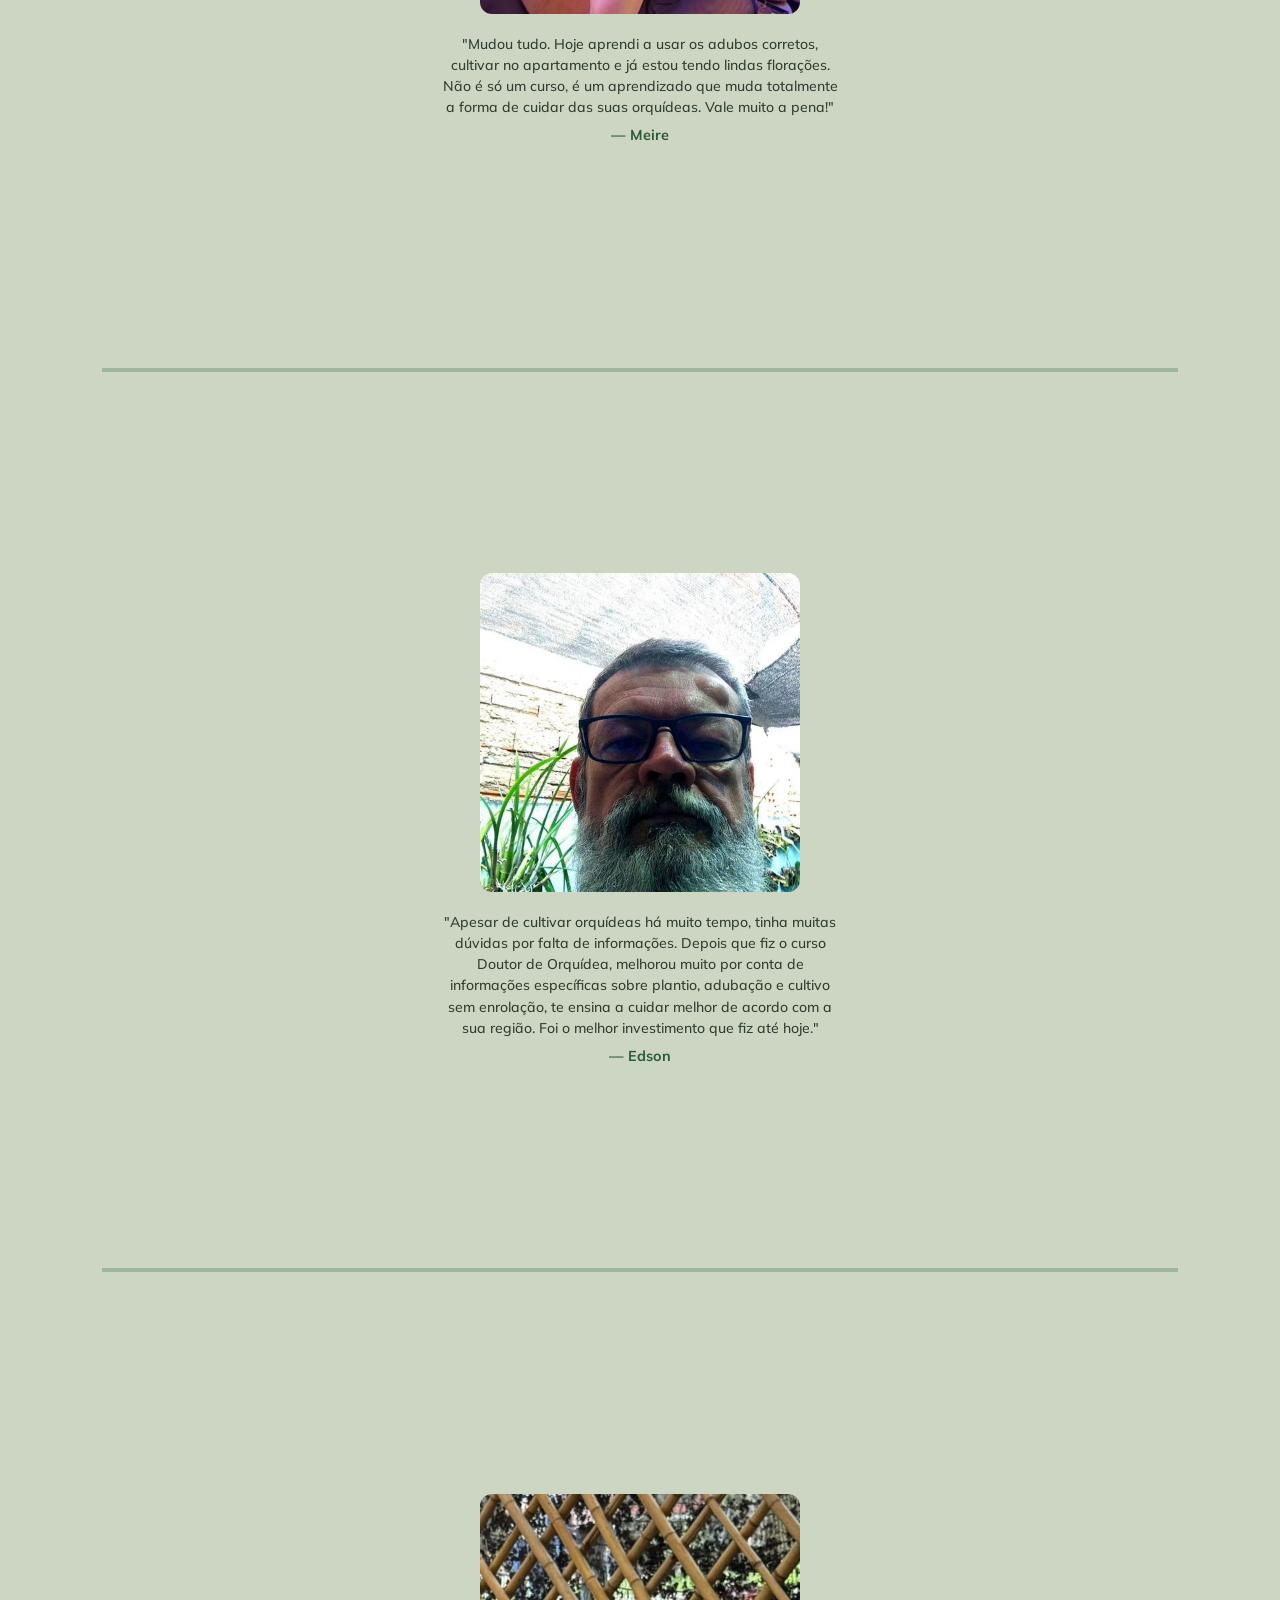
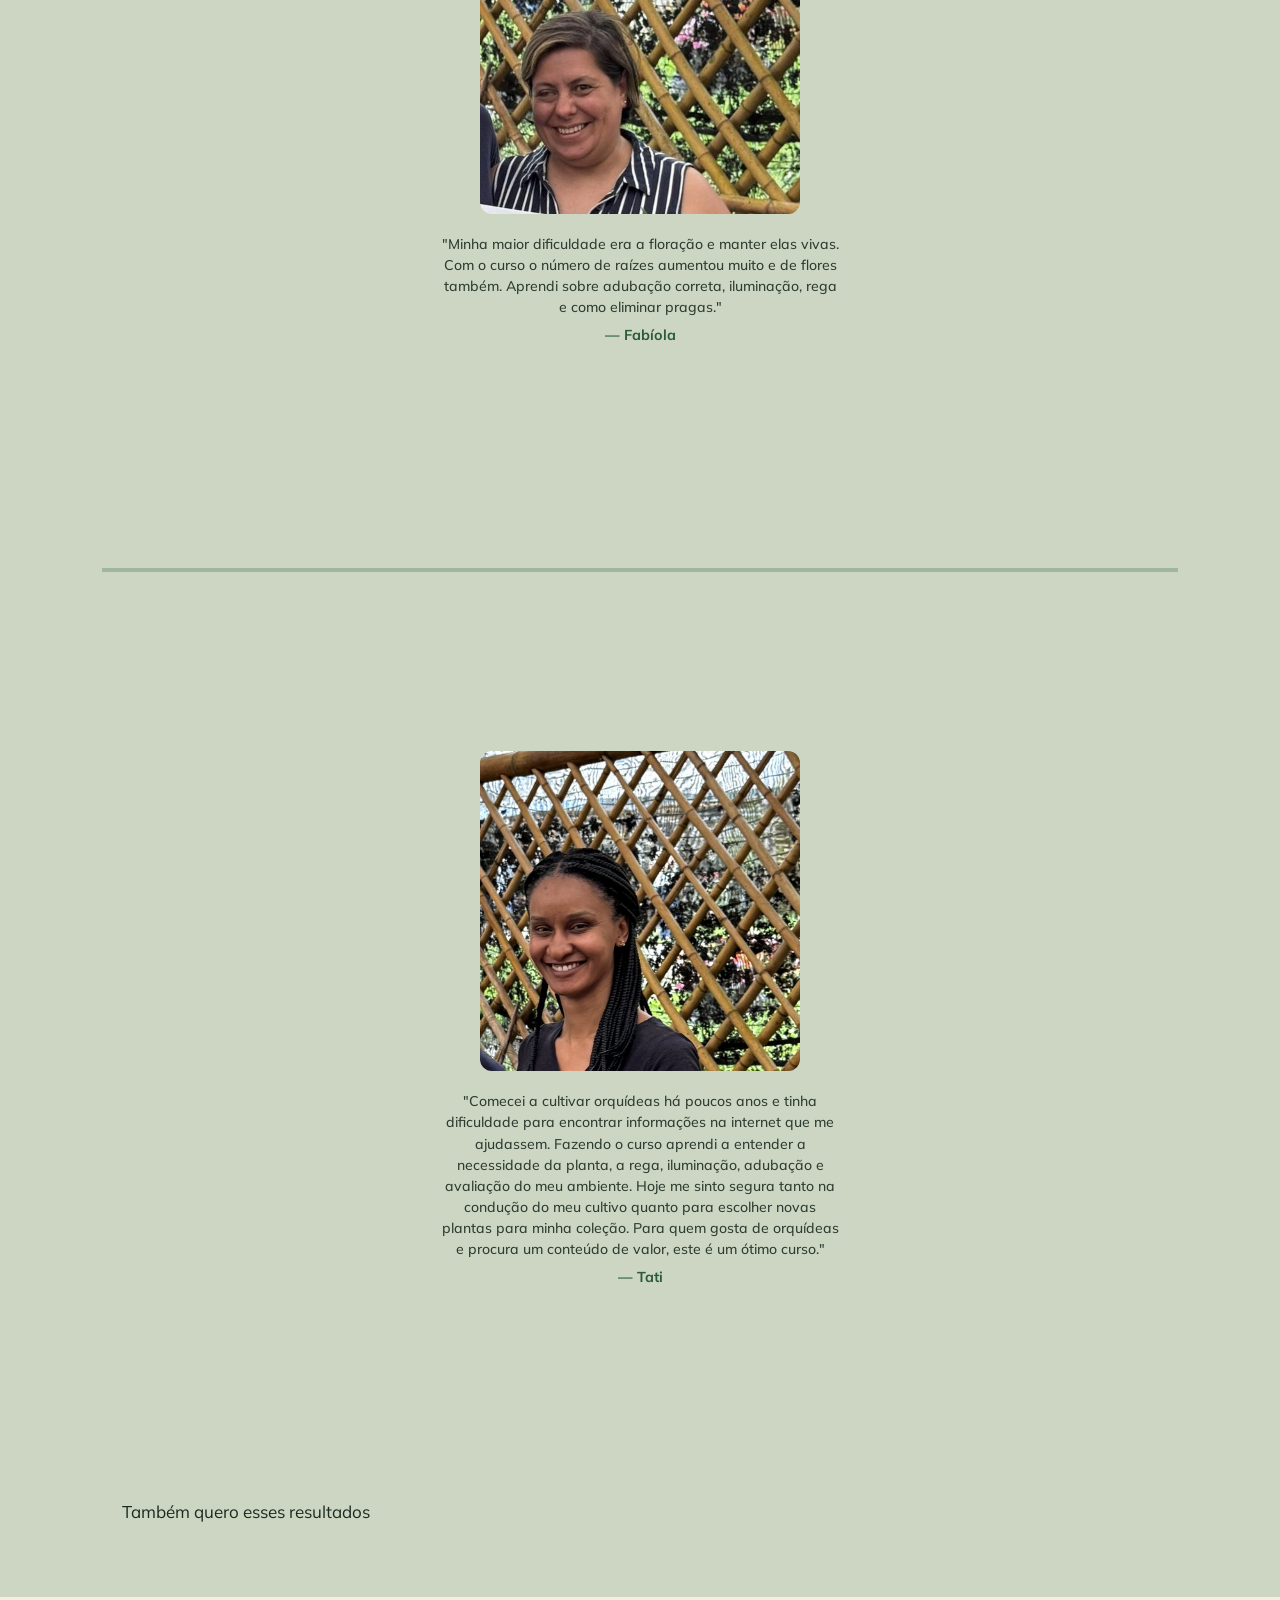
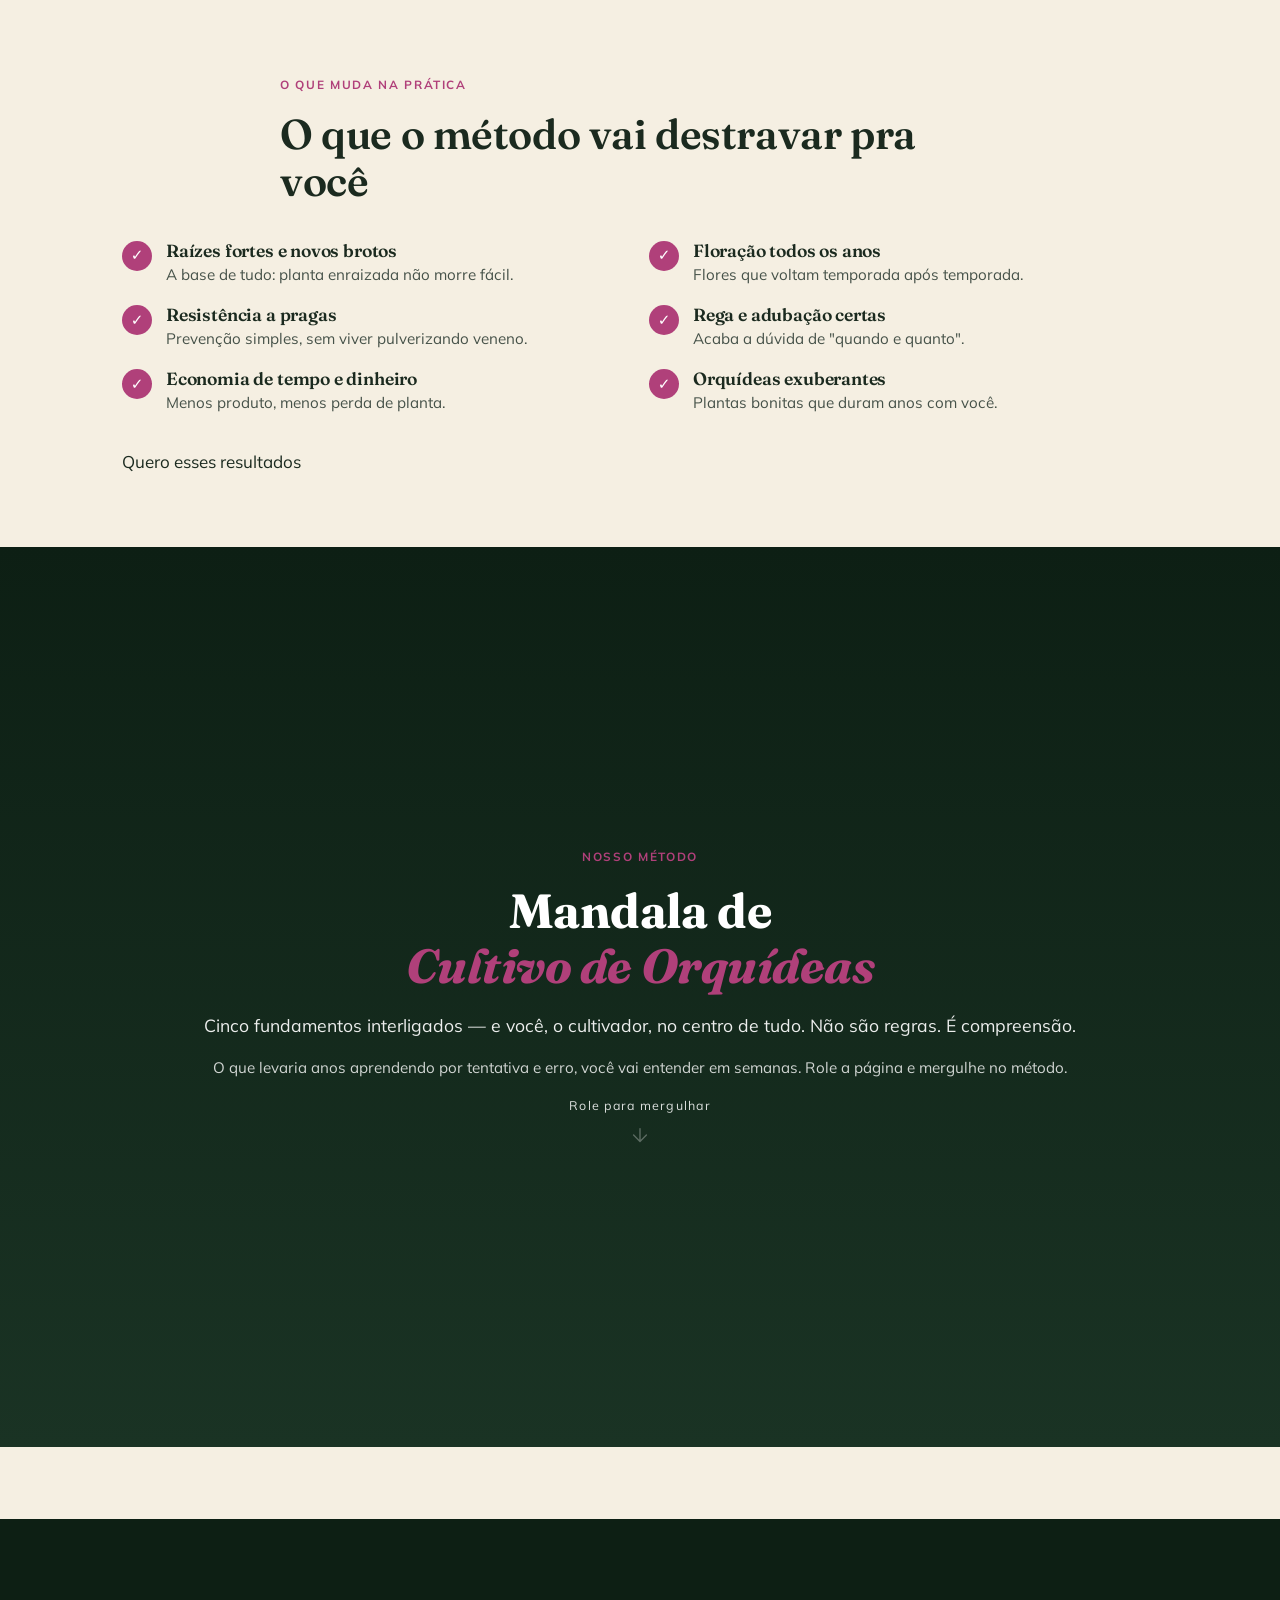
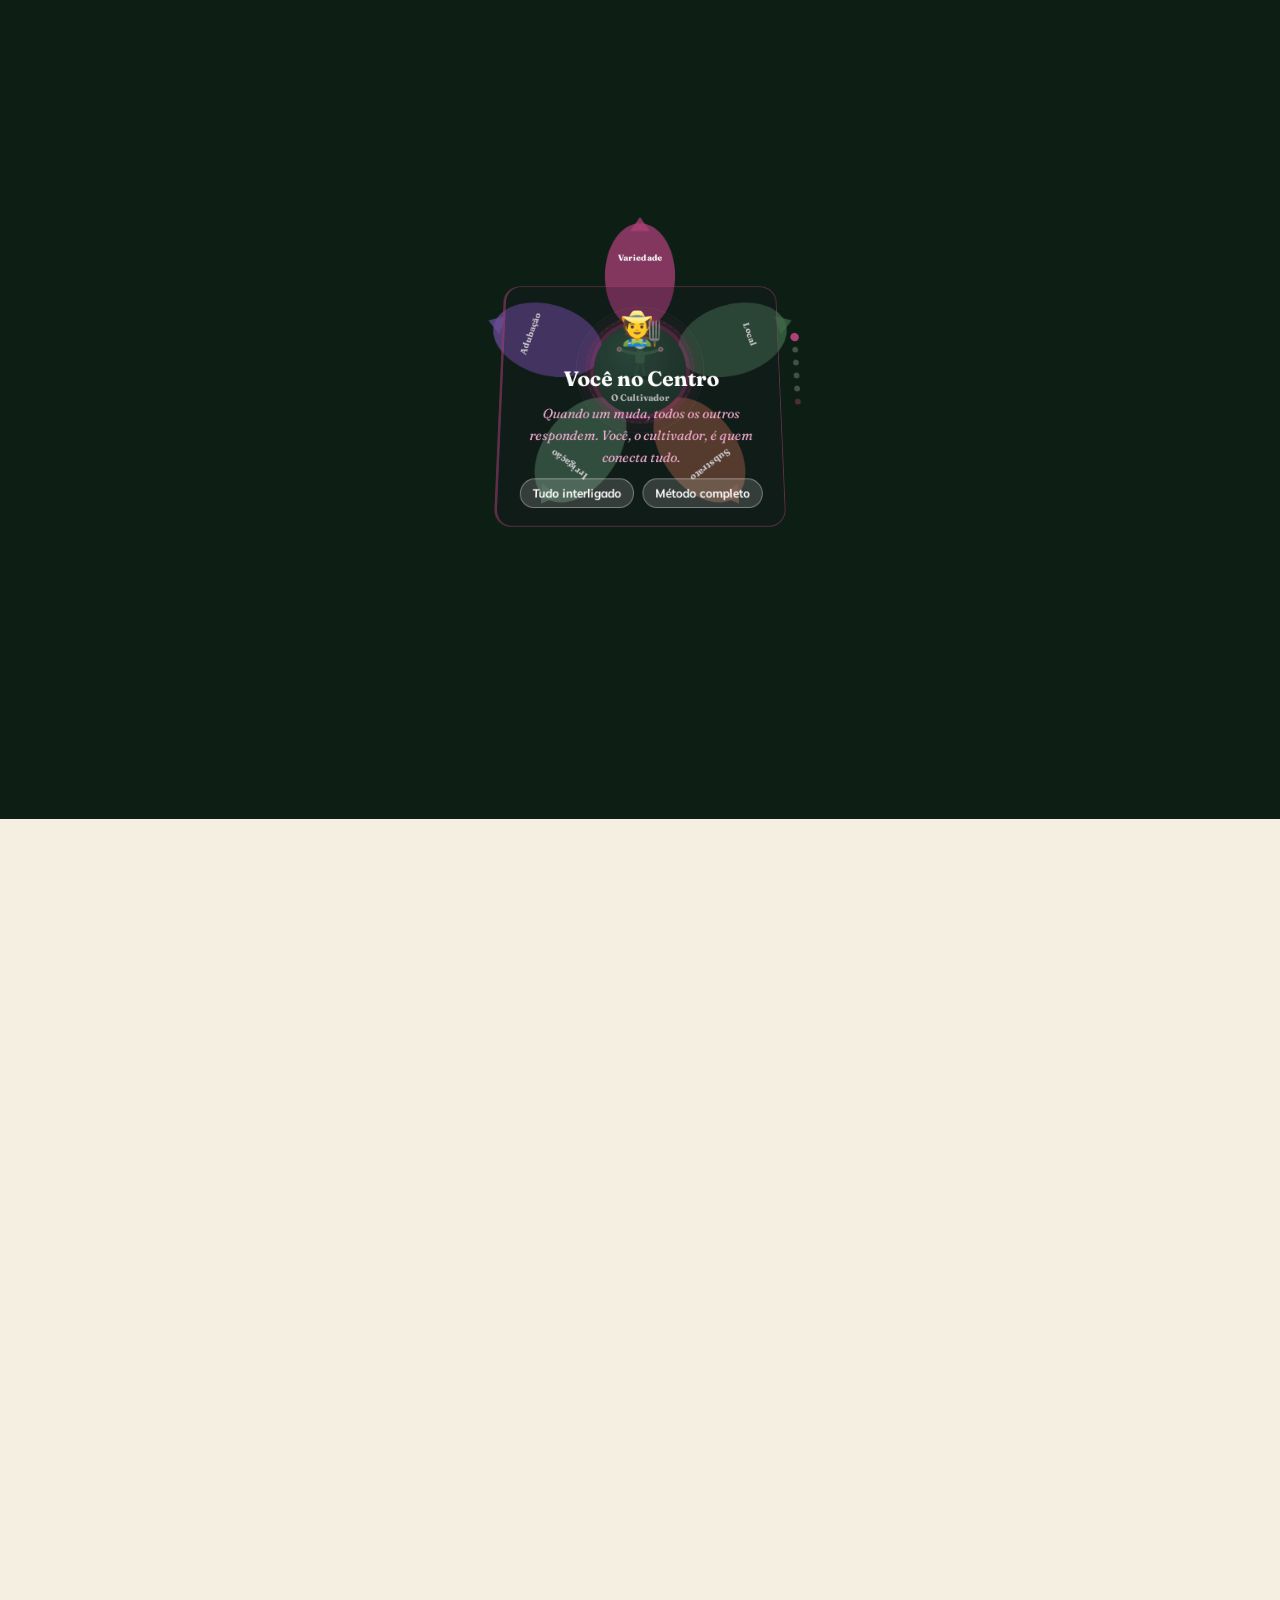
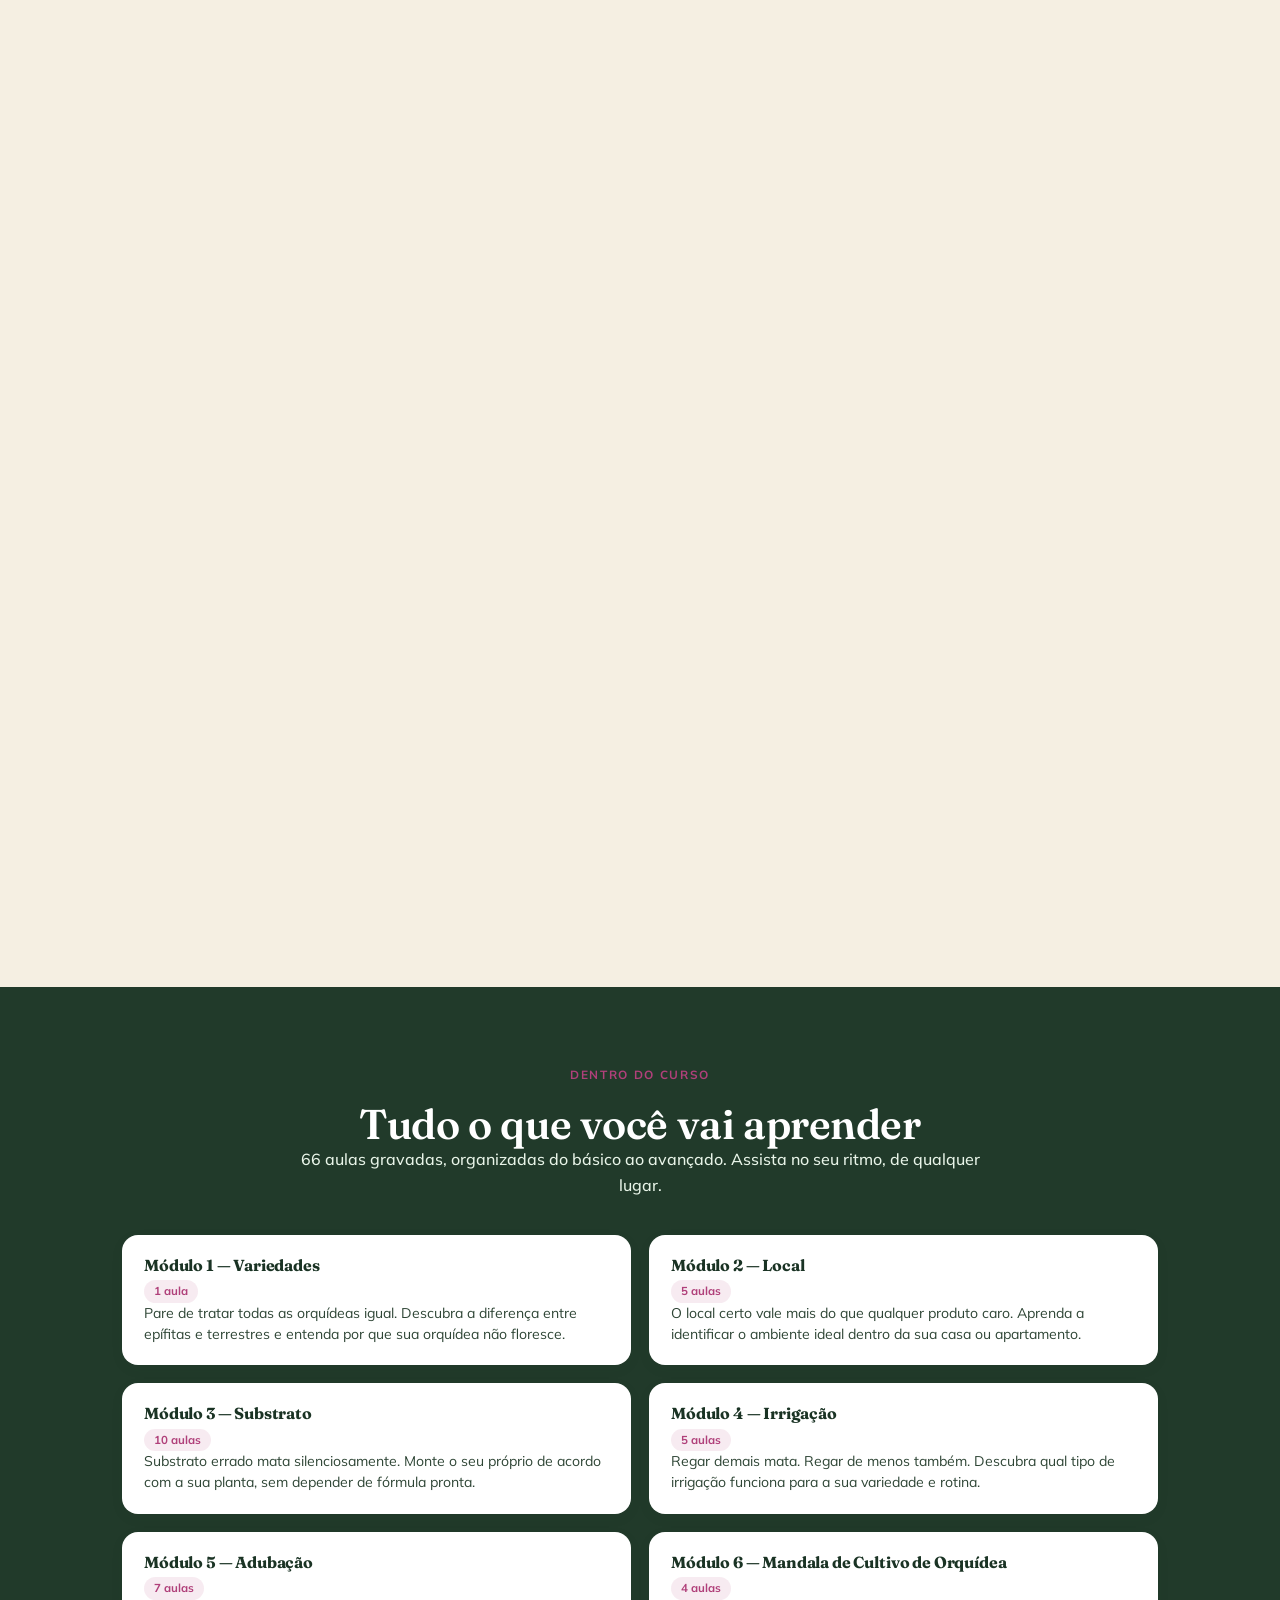
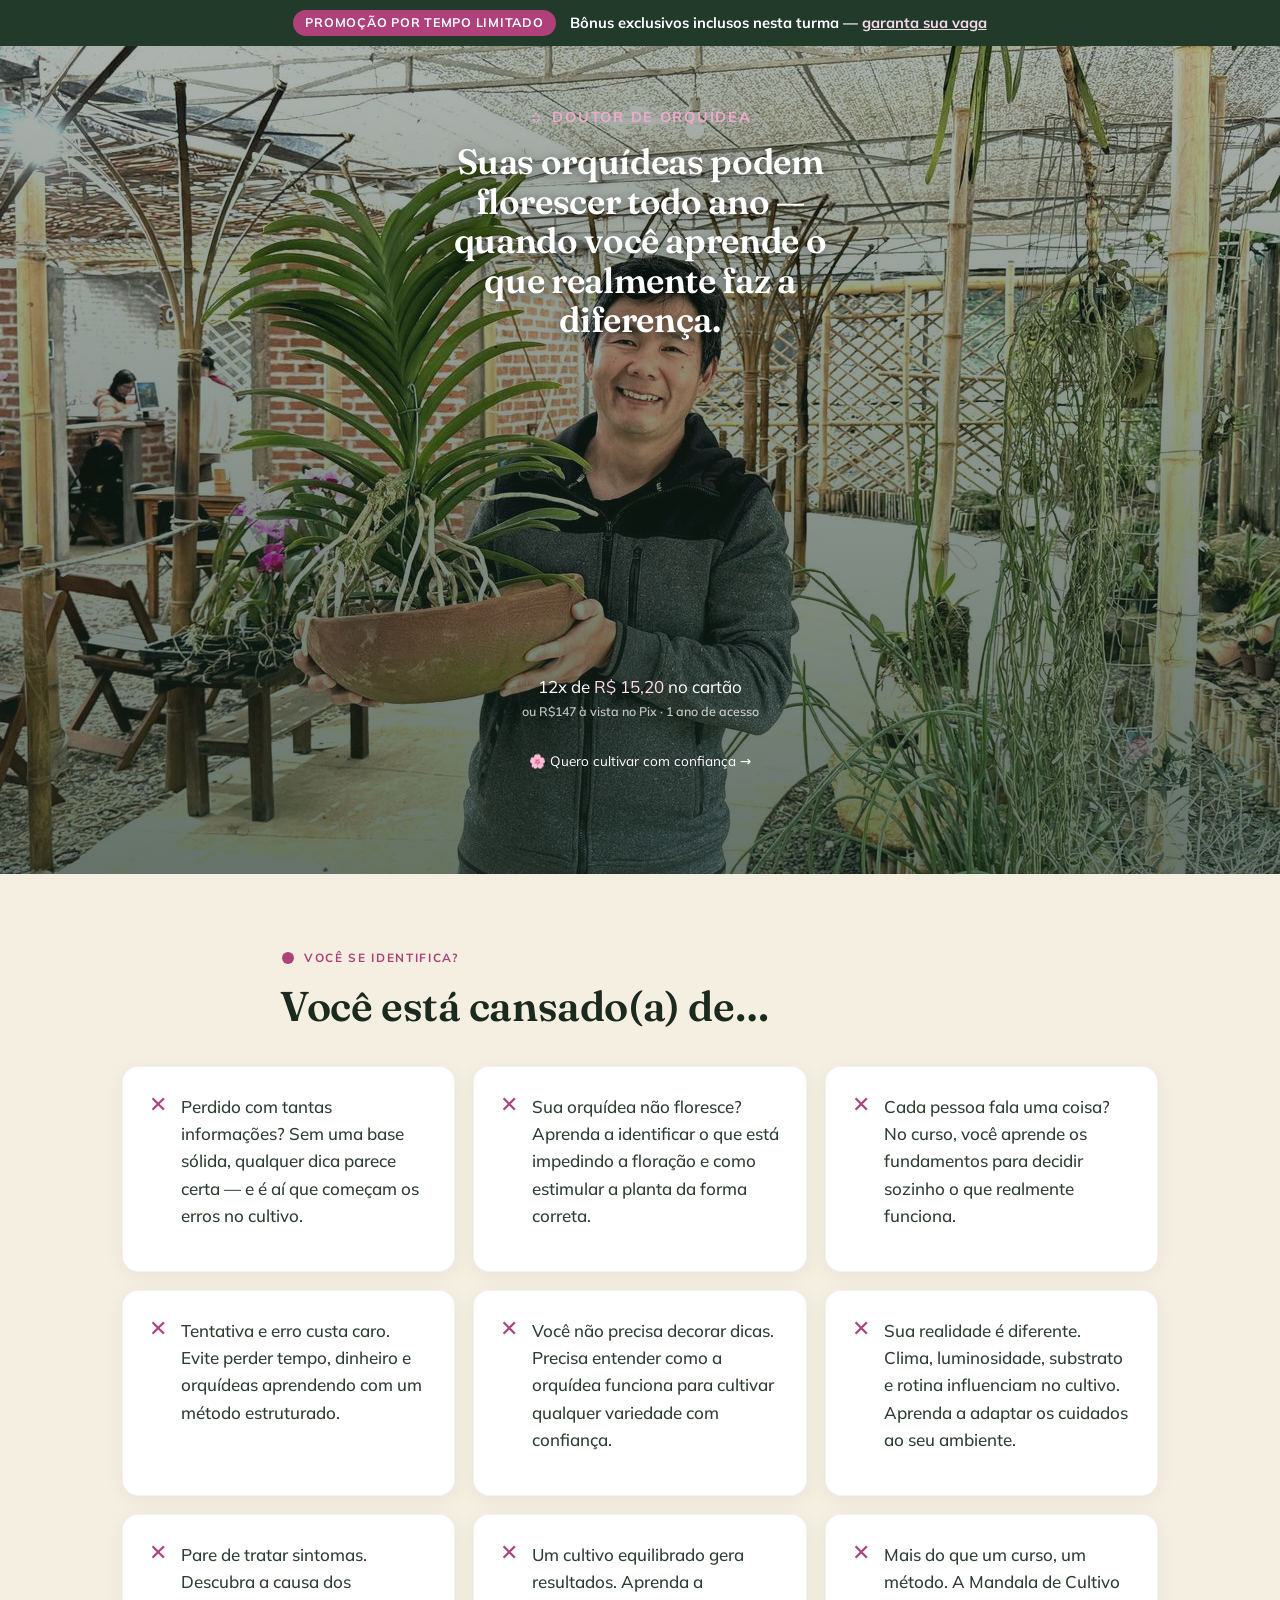
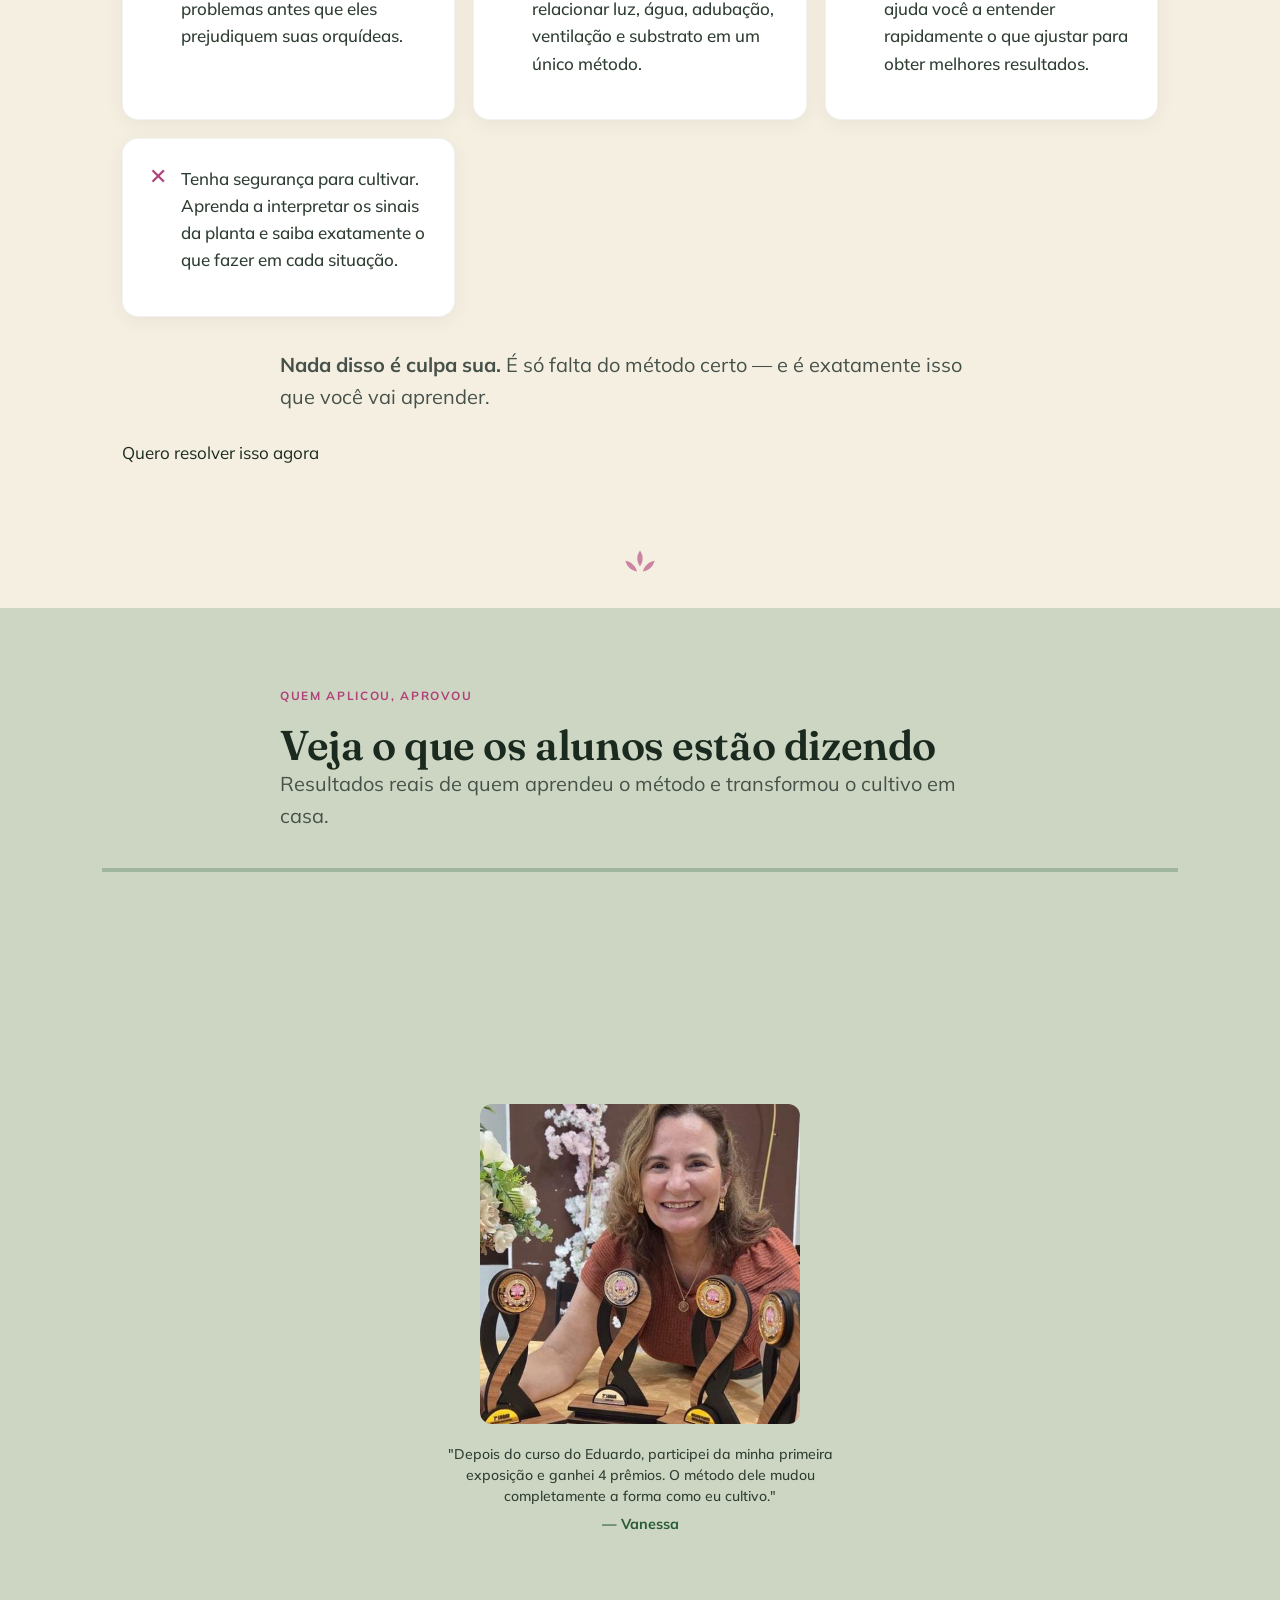
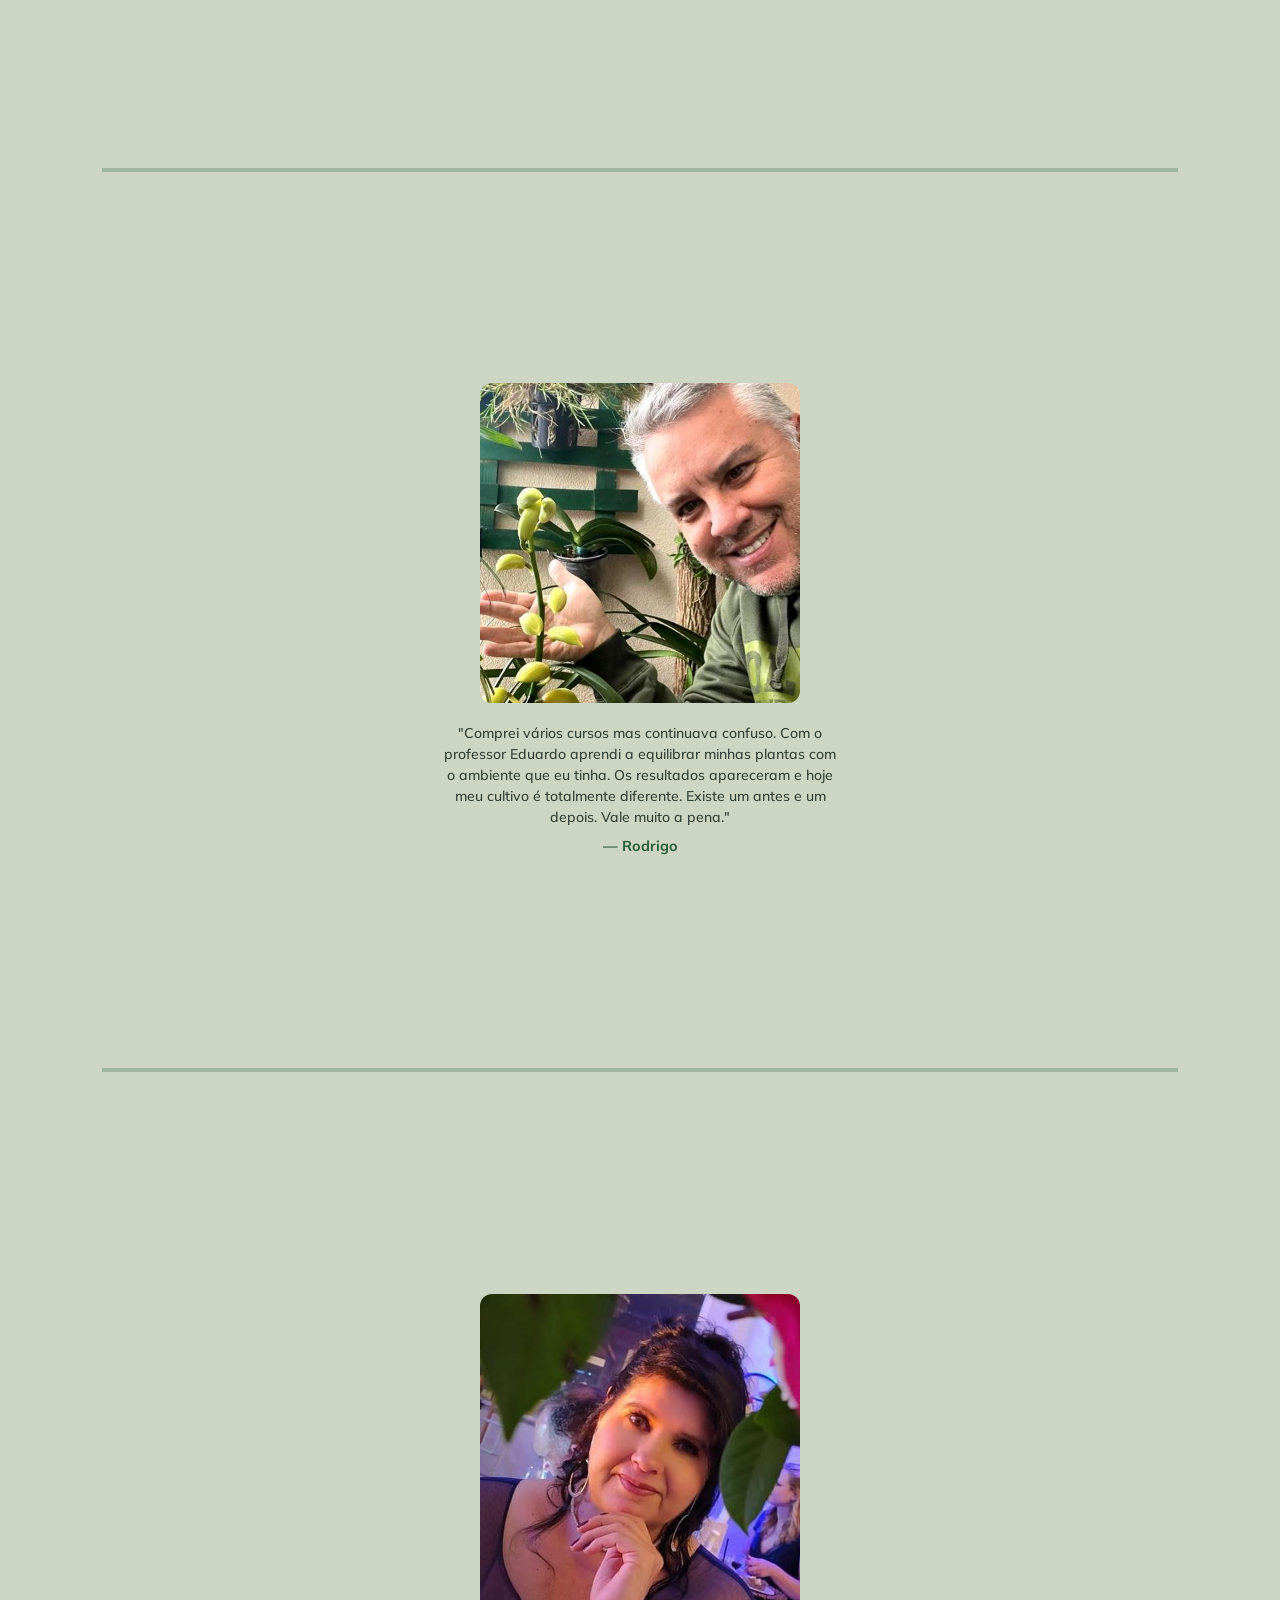
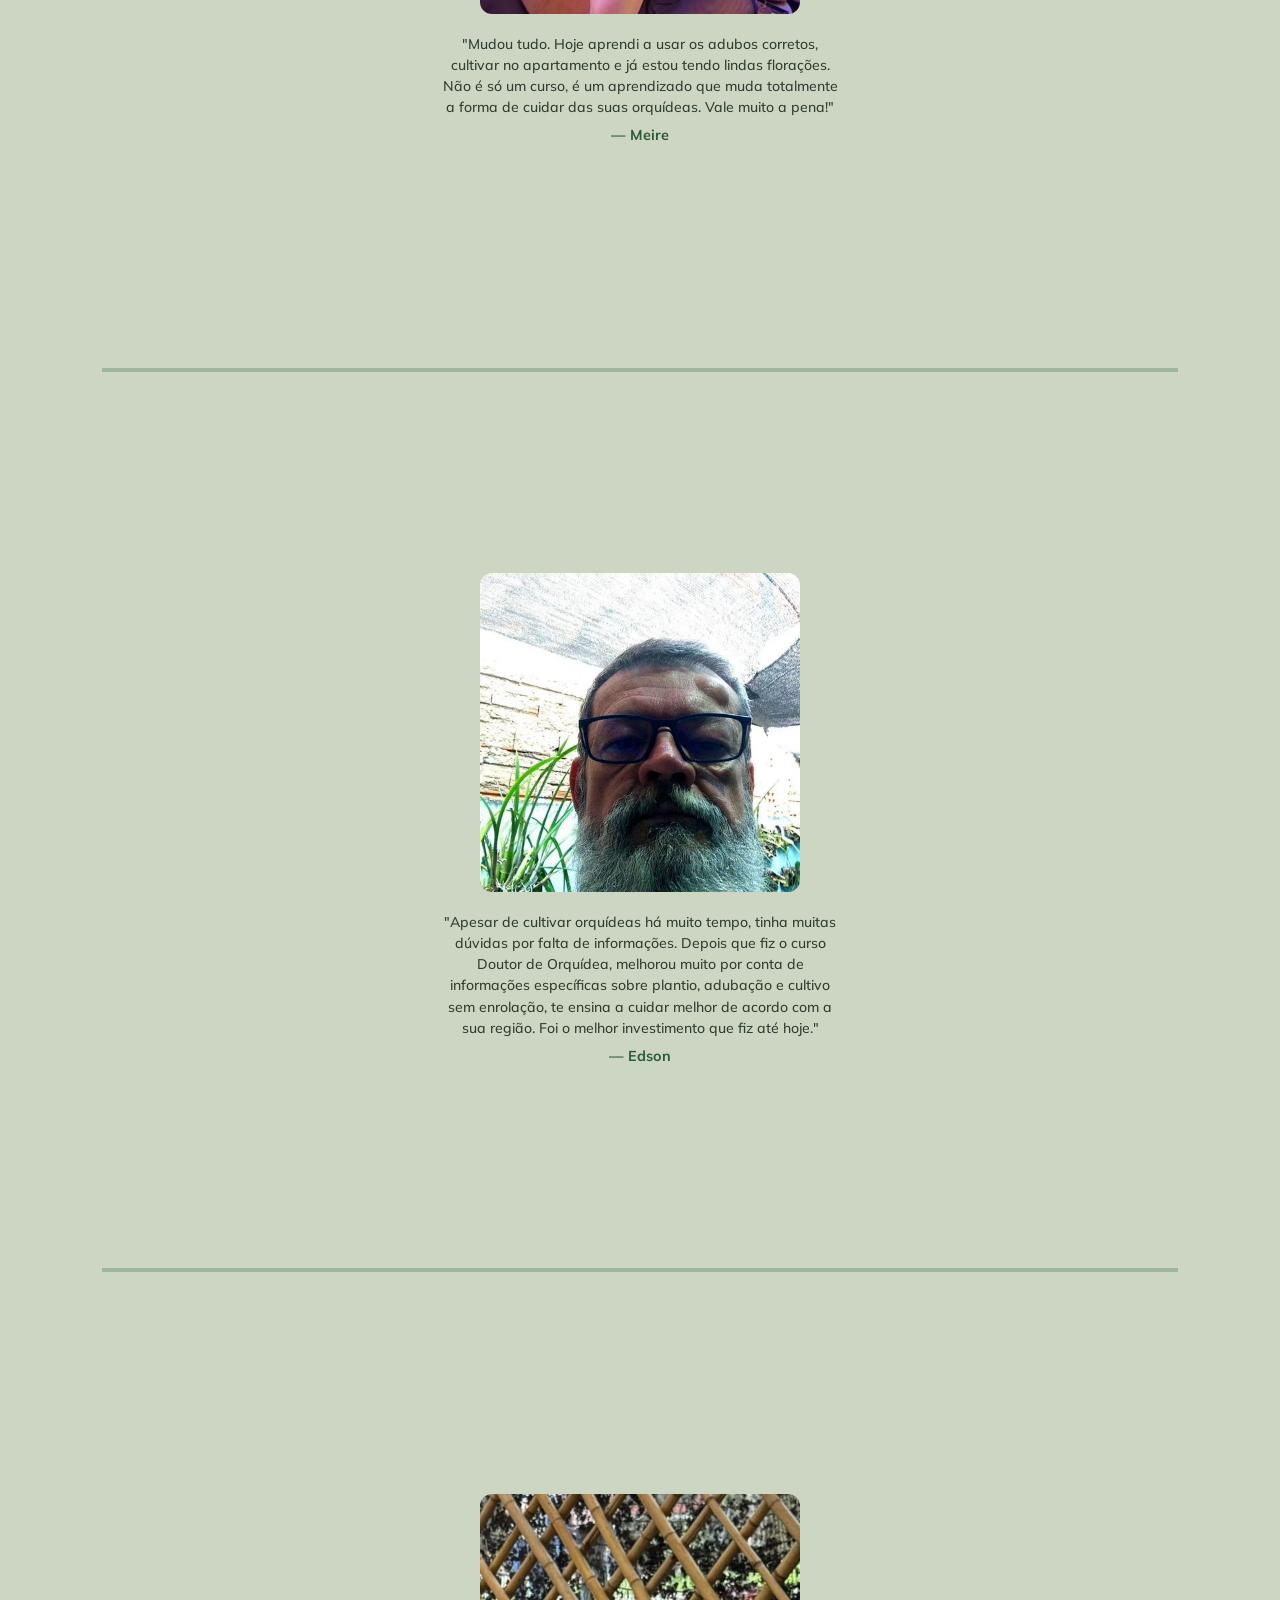
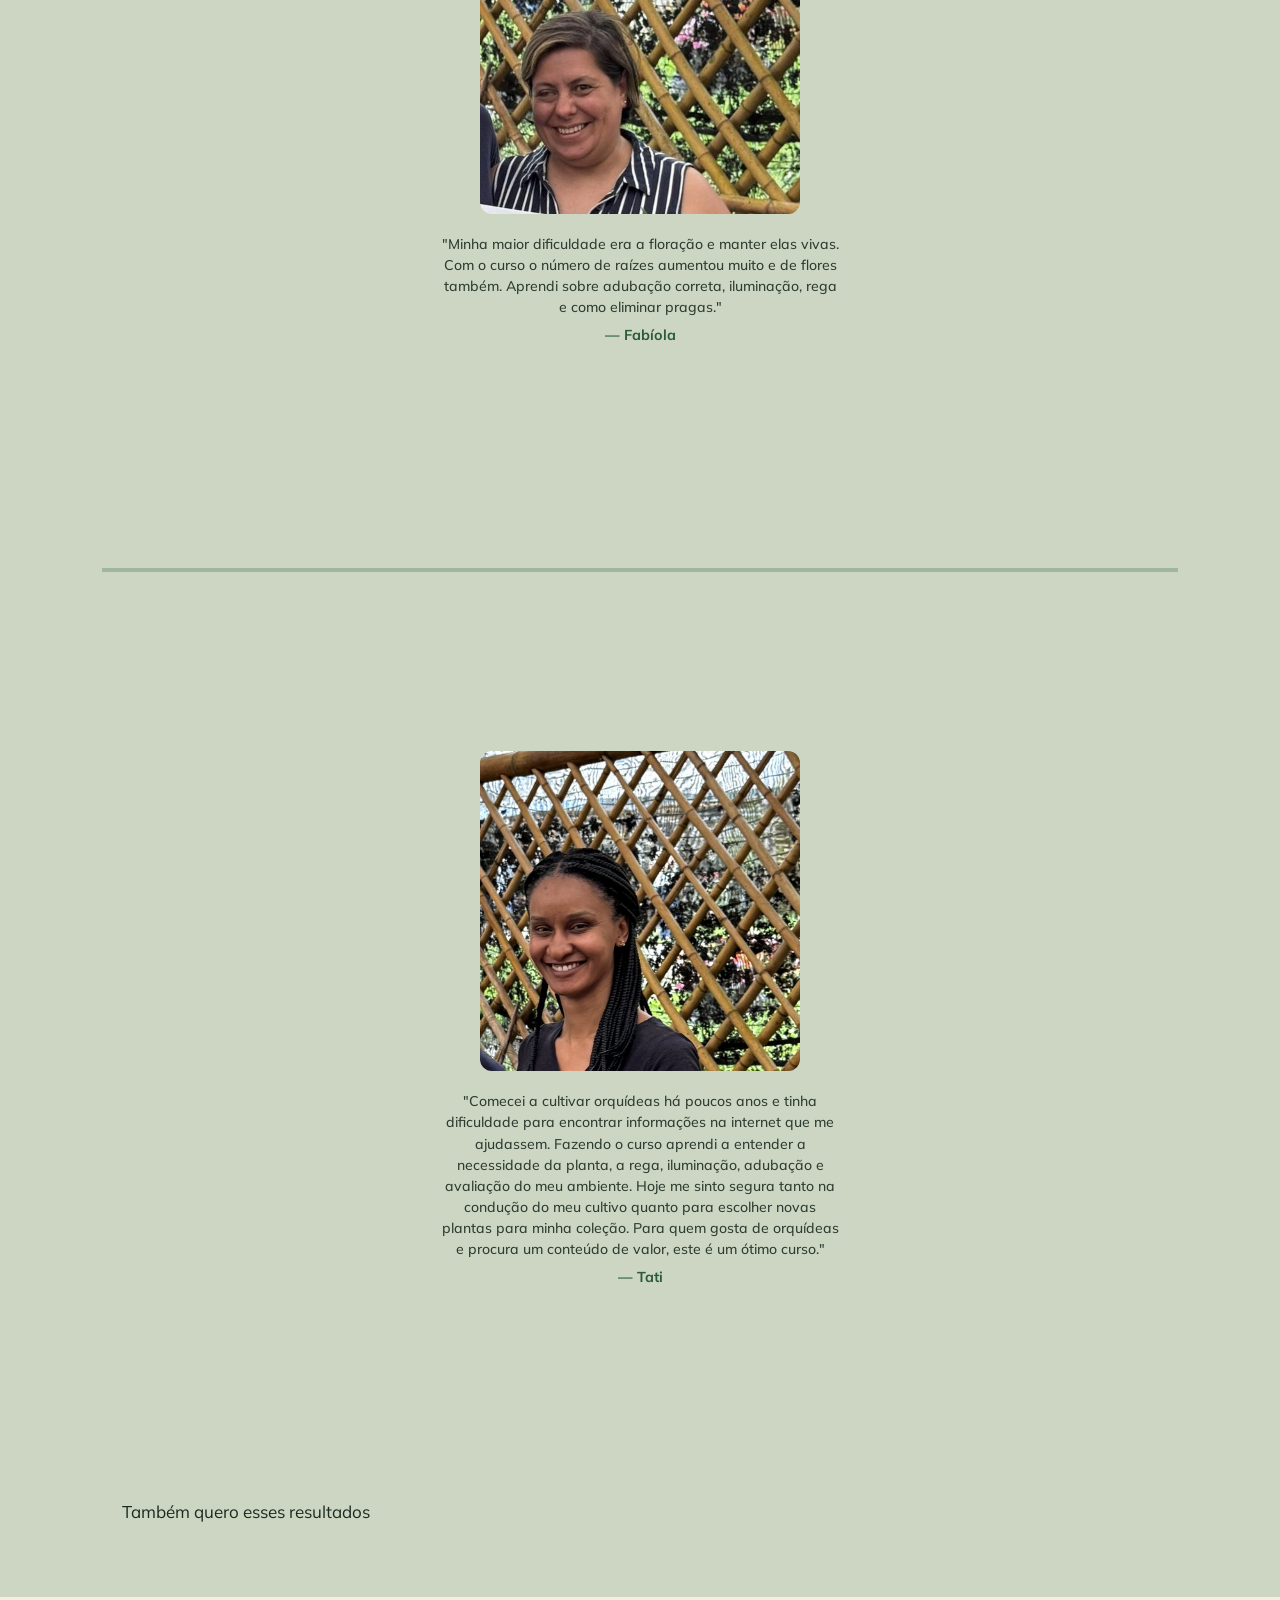
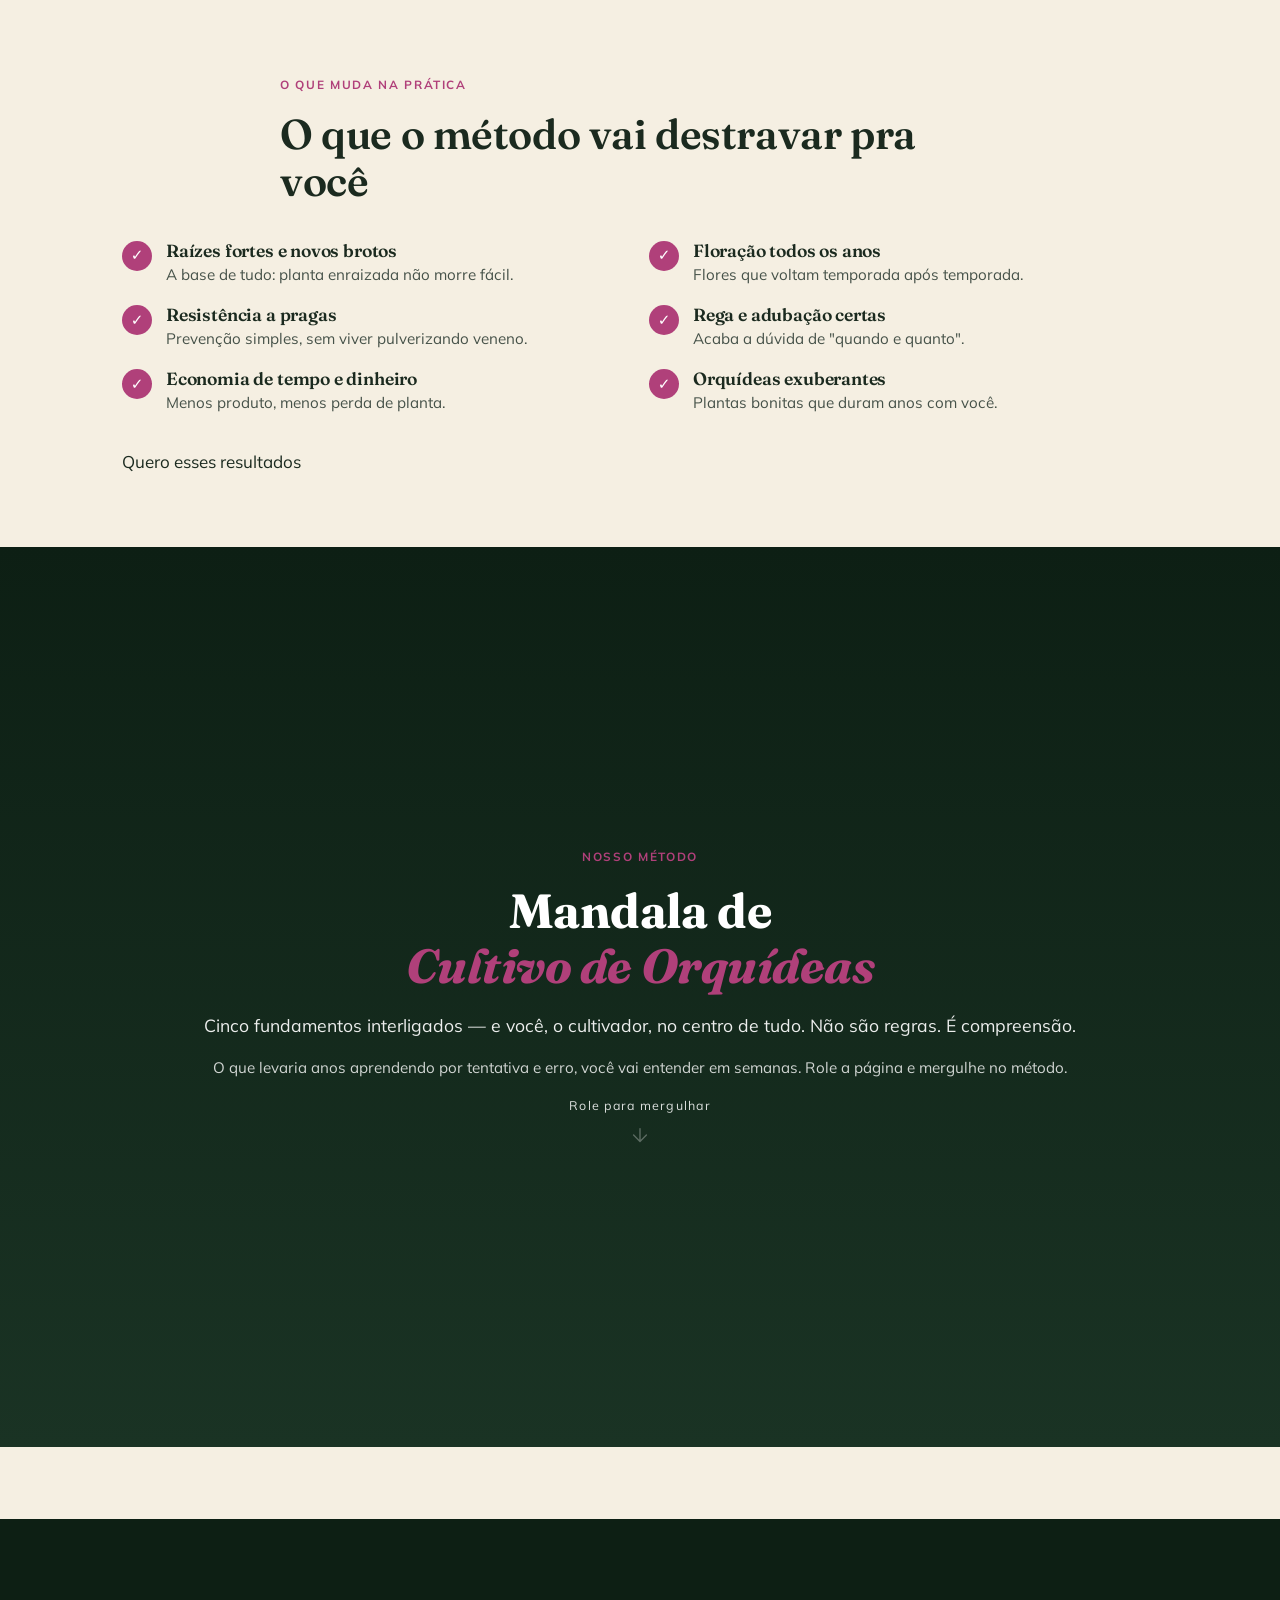
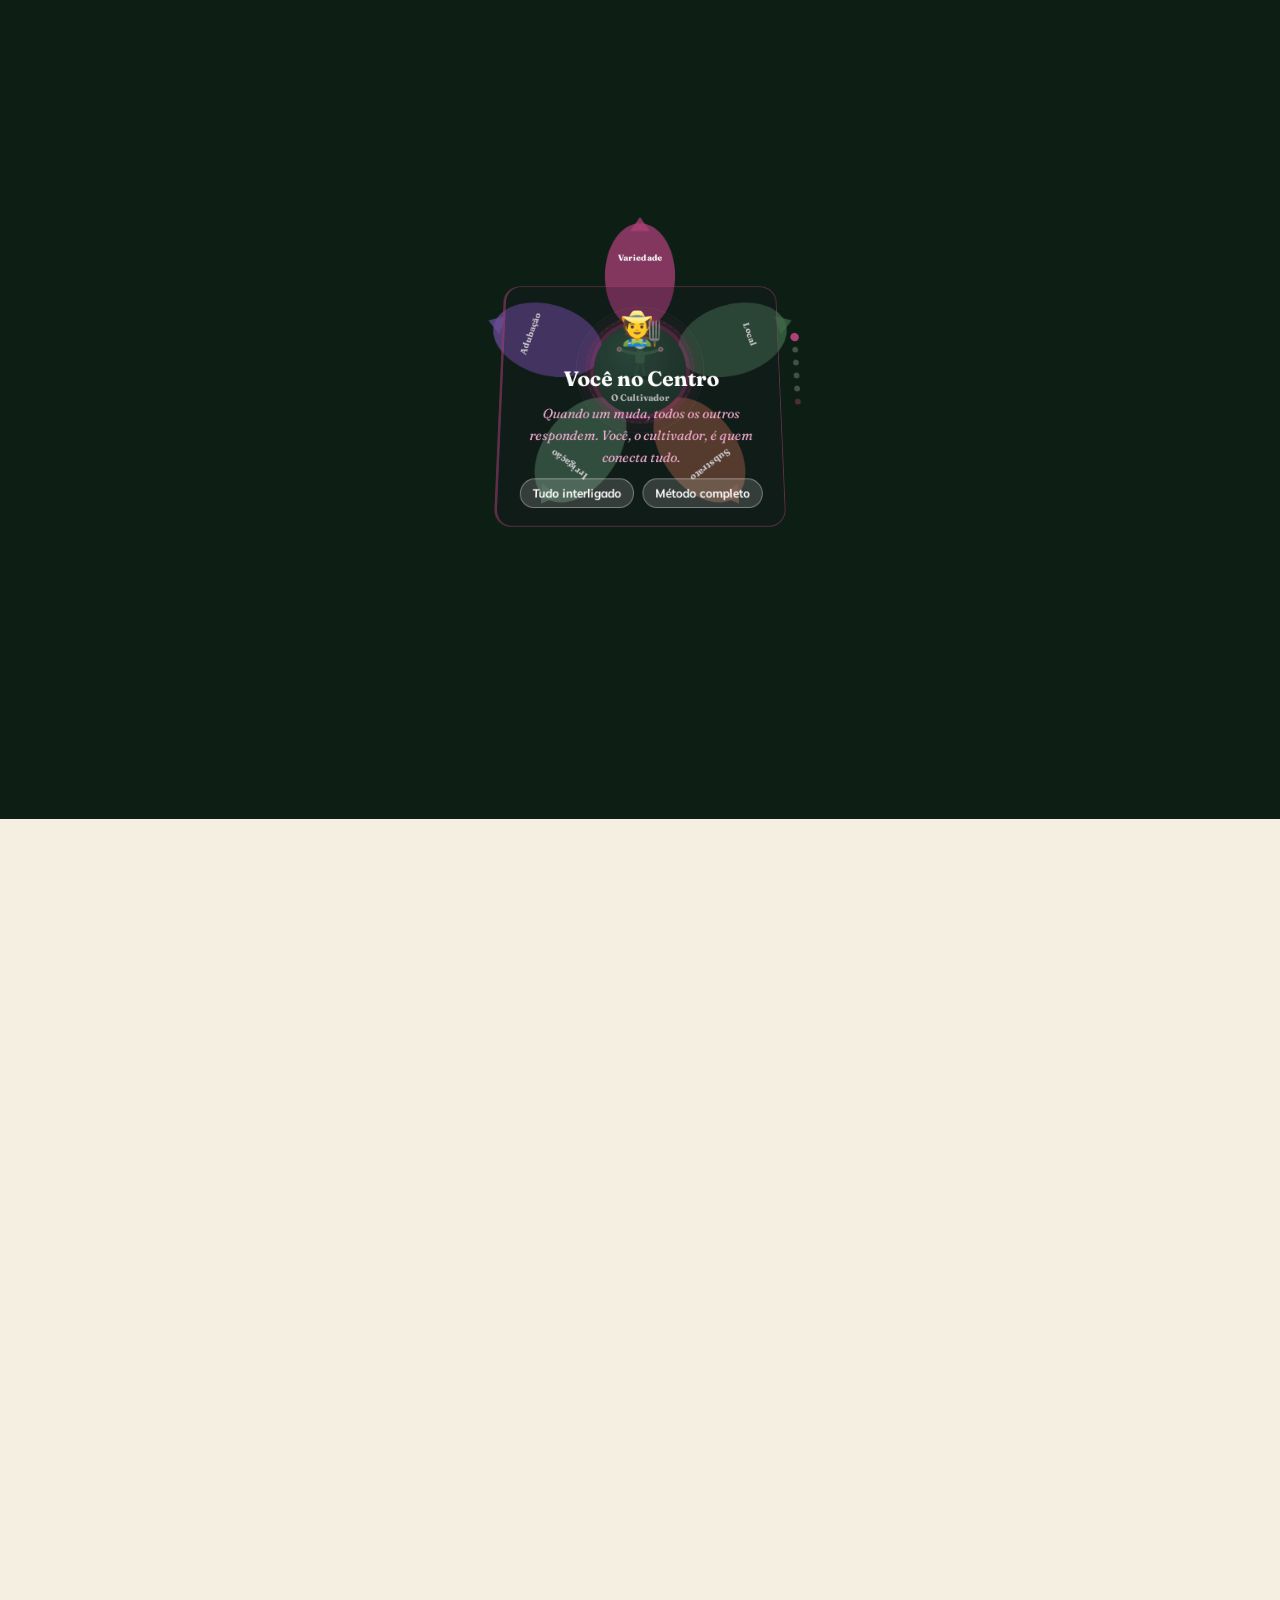
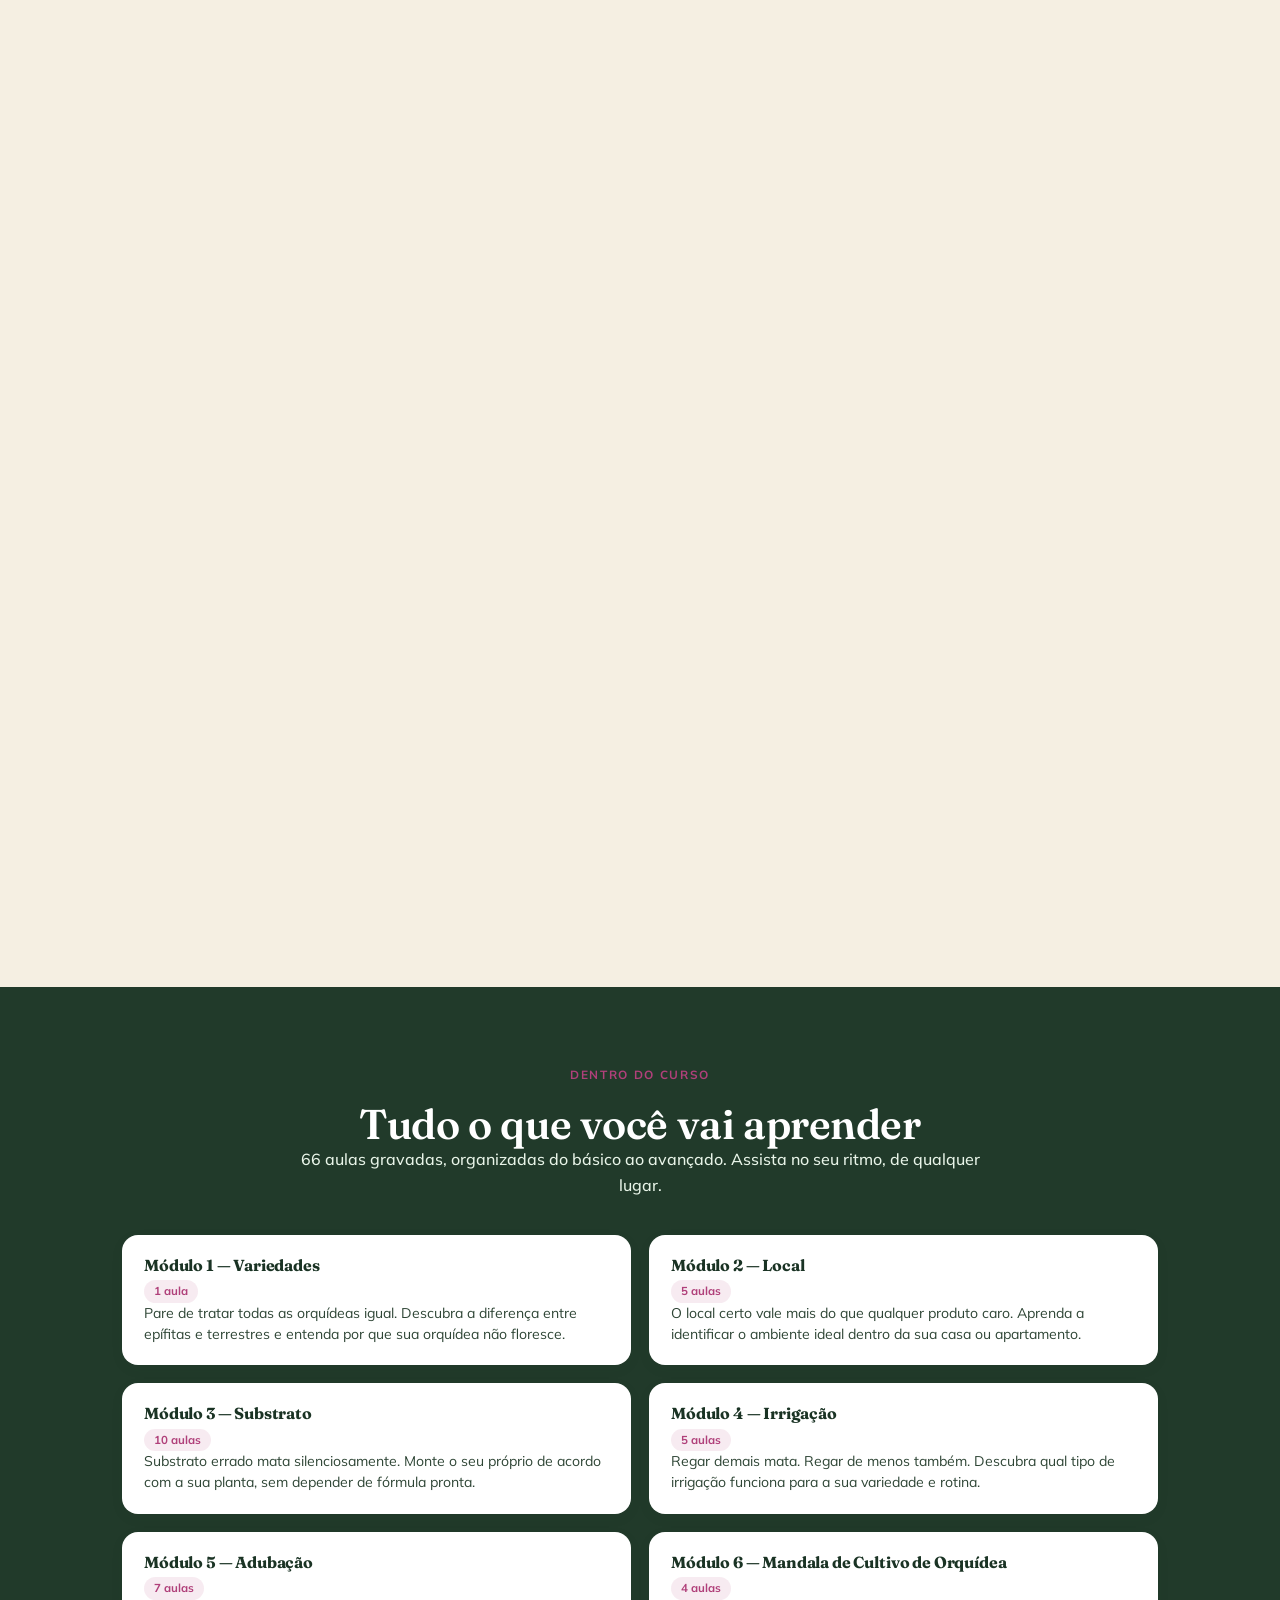
